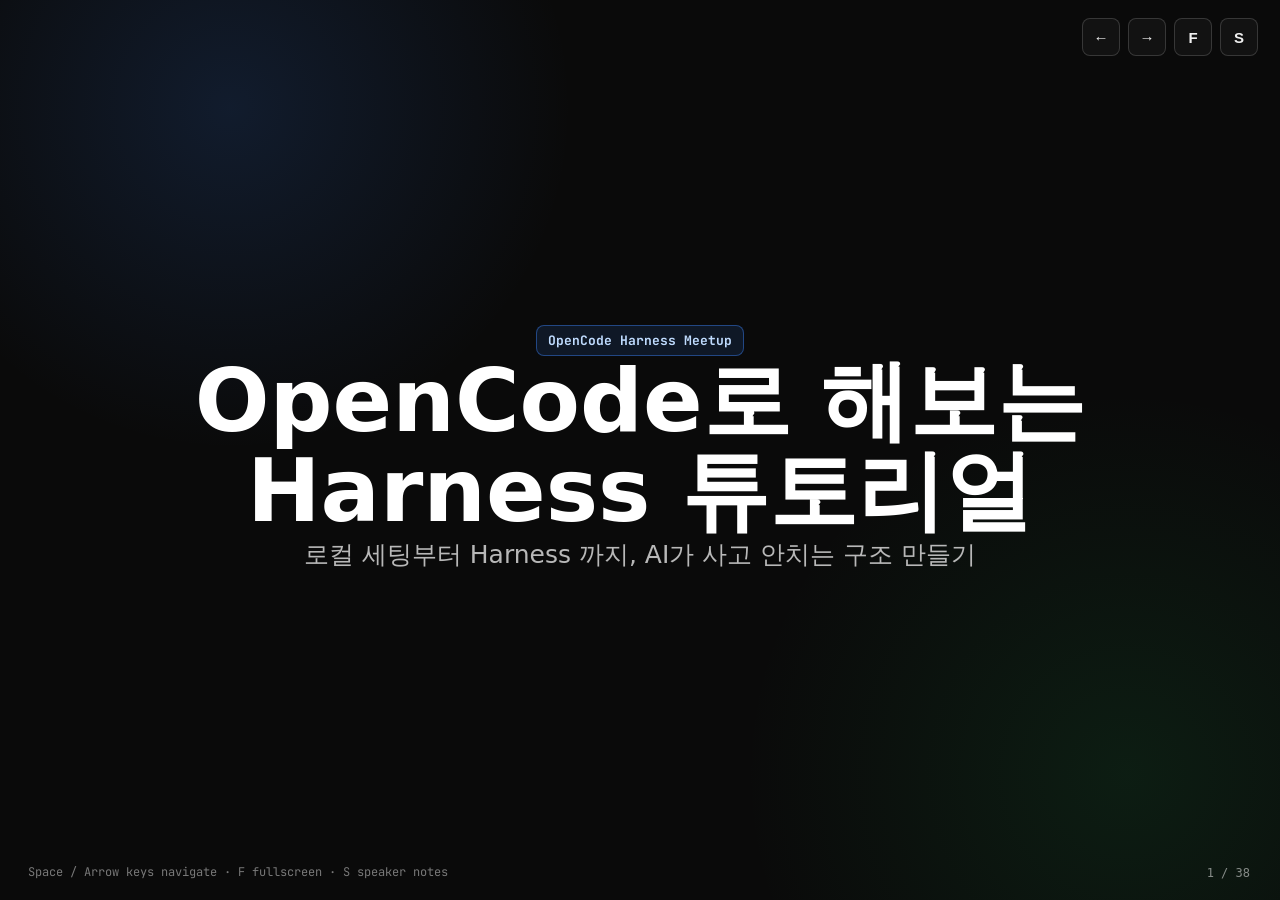
==== slides/index.html @ 9f8519ff "Balance slide layout and humanize copy" ====
<!doctype html>
<html lang="ko">
<head>
  <meta charset="utf-8">
  <meta name="viewport" content="width=device-width, initial-scale=1">
  <title>Phase 기반 OpenCode Harness</title>
  <link rel="preconnect" href="https://fonts.googleapis.com">
  <link rel="preconnect" href="https://fonts.gstatic.com" crossorigin>
  <link href="https://fonts.googleapis.com/css2?family=JetBrains+Mono:wght@400;600;700&family=Pretendard:wght@400;500;600;700;800;900&display=swap" rel="stylesheet">
  <style>
    :root {
      --bg: #0a0a0a;
      --surface: #151515;
      --surface-2: #1f1f1f;
      --border: #2a2a2a;
      --text: #f0f0f0;
      --muted: #909090;
      --muted-2: #b8b8b8;
      --accent: #3b82f6;
      --accent-2: #22c55e;
      --accent-3: #f59e0b;
      --danger: #ef4444;
      --code: #111111;
      --shadow: rgba(0, 0, 0, 0.46);
      color-scheme: dark;
    }

    * {
      box-sizing: border-box;
    }

    html,
    body {
      width: 100%;
      height: 100%;
      margin: 0;
      overflow: hidden;
      background: var(--bg);
      color: var(--text);
      font-family: Pretendard, "Noto Sans KR", "Malgun Gothic", system-ui, sans-serif;
    }

    body::before {
      content: "";
      position: fixed;
      inset: 0;
      pointer-events: none;
      background:
        linear-gradient(rgba(255, 255, 255, 0.018) 1px, transparent 1px),
        linear-gradient(90deg, rgba(255, 255, 255, 0.018) 1px, transparent 1px);
      background-size: 56px 56px;
      mask-image: linear-gradient(to bottom, rgba(0, 0, 0, 0.85), transparent 82%);
      z-index: 0;
    }

    .deck {
      position: relative;
      width: 100vw;
      height: 100vh;
      background:
        radial-gradient(circle at 18% 12%, rgba(59, 130, 246, 0.15), transparent 26%),
        radial-gradient(circle at 88% 86%, rgba(34, 197, 94, 0.1), transparent 28%),
        var(--bg);
      isolation: isolate;
    }

    .progress {
      position: fixed;
      top: 0;
      left: 0;
      height: 3px;
      background: var(--accent, #0066cc);
      z-index: 100;
      transition: width 0.3s ease;
    }

    .counter {
      position: fixed;
      bottom: 20px;
      right: 30px;
      font-size: 12px;
      color: rgba(255,255,255,0.5);
      font-family: monospace;
      z-index: 100;
    }

    .controls {
      position: fixed;
      top: 18px;
      right: 22px;
      z-index: 80;
      display: flex;
      gap: 8px;
      align-items: center;
    }

    .control-btn {
      width: 38px;
      height: 38px;
      border: 1px solid rgba(255, 255, 255, 0.16);
      border-radius: 8px;
      background: rgba(21, 21, 21, 0.78);
      color: var(--text);
      font-size: 15px;
      font-weight: 800;
      cursor: pointer;
      backdrop-filter: blur(12px);
    }

    .control-btn:hover {
      border-color: var(--accent);
      color: #ffffff;
    }

    .hint {
      position: fixed;
      left: 28px;
      bottom: 20px;
      z-index: 80;
      color: rgba(255, 255, 255, 0.45);
      font-family: "JetBrains Mono", monospace;
      font-size: 12px;
    }

    .slide {
      position: absolute;
      inset: 0;
      display: flex;
      flex-direction: column;
      justify-content: center;
      align-items: center;
      text-align: center;
      padding: 60px 80px;
      opacity: 0;
      pointer-events: none;
      transition: opacity 0.3s ease;
    }

    .slide.active {
      opacity: 1;
      pointer-events: auto;
      z-index: 2;
    }

    .slide.active .a {
      opacity: 0;
      animation: fadeInUp 0.4s ease forwards;
    }

    .a:nth-child(1) { animation-delay: 0.05s; }
    .a:nth-child(2) { animation-delay: 0.1s; }
    .a:nth-child(3) { animation-delay: 0.15s; }
    .a:nth-child(4) { animation-delay: 0.2s; }
    .a:nth-child(5) { animation-delay: 0.25s; }
    .a:nth-child(6) { animation-delay: 0.3s; }

    @keyframes fadeInUp {
      from { opacity: 0; transform: translateY(16px); }
      to { opacity: 1; transform: translateY(0); }
    }

    .slide.wide {
      align-items: flex-start;
      text-align: left;
      padding: 72px 86px 64px;
    }

    .slide.center {
      text-align: center;
    }

    .slide.balanced {
      align-items: center;
    }

    .slide.balanced h2,
    .slide.balanced .lead {
      text-align: center;
    }

    .slide.balanced .content {
      margin-left: auto;
      margin-right: auto;
    }

    .slide.section {
      align-items: flex-start;
      text-align: left;
      justify-content: center;
      padding-top: 82px;
      padding-bottom: 82px;
    }

    .slide h1,
    .slide h2,
    .slide h3,
    .slide p {
      margin: 0;
    }

    .eyebrow {
      display: inline-flex;
      align-items: center;
      min-height: 30px;
      padding: 6px 11px;
      border: 1px solid rgba(59, 130, 246, 0.45);
      border-radius: 8px;
      color: #bfdbfe;
      background: rgba(59, 130, 246, 0.12);
      font-family: "JetBrains Mono", monospace;
      font-size: 13px;
      font-weight: 700;
      letter-spacing: 0;
    }

    h1 {
      max-width: 980px;
      color: #ffffff;
      font-size: clamp(52px, 7vw, 88px);
      font-weight: 900;
      line-height: 1.02;
      letter-spacing: 0;
    }

    h2 {
      width: 100%;
      color: #ffffff;
      font-size: clamp(38px, 5vw, 64px);
      font-weight: 850;
      line-height: 1.12;
      letter-spacing: 0;
    }

    h3 {
      color: #ffffff;
      font-size: 28px;
      font-weight: 800;
      line-height: 1.2;
      letter-spacing: 0;
    }

    .subtitle {
      max-width: 860px;
      margin-top: 24px;
      color: var(--muted-2);
      font-size: 25px;
      line-height: 1.55;
      font-weight: 500;
    }

    .meta {
      margin-top: 38px;
      color: var(--muted);
      font-family: "JetBrains Mono", monospace;
      font-size: 15px;
    }

    .content {
      width: min(1120px, 100%);
      margin-top: 34px;
    }

    .lead {
      max-width: 980px;
      color: var(--muted-2);
      font-size: 27px;
      line-height: 1.5;
    }

    .big {
      font-size: 36px;
      line-height: 1.35;
      font-weight: 800;
    }

    .accent {
      color: #93c5fd;
    }

    .ok {
      color: #86efac;
    }

    .warn {
      color: #fcd34d;
    }

    .bad {
      color: #fca5a5;
    }

    .grid {
      display: grid;
      gap: 18px;
      width: 100%;
    }

    .cols-2 {
      grid-template-columns: repeat(2, minmax(0, 1fr));
    }

    .cols-3 {
      grid-template-columns: repeat(3, minmax(0, 1fr));
    }

    .cols-4 {
      grid-template-columns: repeat(4, minmax(0, 1fr));
    }

    .card {
      min-height: 150px;
      padding: 24px;
      border: 1px solid var(--border);
      border-radius: 8px;
      background: linear-gradient(180deg, rgba(255, 255, 255, 0.035), rgba(255, 255, 255, 0.012));
      box-shadow: 0 18px 36px var(--shadow);
    }

    .card.compact {
      min-height: 112px;
      padding: 20px;
    }

    .card strong {
      display: block;
      margin-bottom: 10px;
      color: #ffffff;
      font-size: 23px;
      line-height: 1.25;
    }

    .card span,
    .card p {
      color: var(--muted-2);
      font-size: 19px;
      line-height: 1.5;
    }

    .number {
      display: inline-grid;
      place-items: center;
      width: 42px;
      height: 42px;
      margin-bottom: 14px;
      border-radius: 8px;
      background: var(--accent);
      color: #ffffff;
      font-family: "JetBrains Mono", monospace;
      font-size: 17px;
      font-weight: 800;
    }

    .section-num {
      color: var(--accent);
      font-family: "JetBrains Mono", monospace;
      font-size: clamp(88px, 13vw, 168px);
      font-weight: 800;
      line-height: 0.82;
    }

    .bullets {
      display: grid;
      gap: 14px;
      margin: 0;
      padding: 0;
      list-style: none;
    }

    .bullets li {
      position: relative;
      min-height: 34px;
      padding-left: 31px;
      color: var(--text);
      font-size: 25px;
      line-height: 1.45;
    }

    .bullets li::before {
      content: "";
      position: absolute;
      left: 0;
      top: 14px;
      width: 11px;
      height: 11px;
      border-radius: 999px;
      background: var(--accent);
    }

    .bullets.small li {
      font-size: 21px;
    }

    .flow {
      display: flex;
      align-items: stretch;
      gap: 12px;
      width: 100%;
    }

    .flow .step {
      flex: 1;
      min-width: 0;
      padding: 20px 16px;
      border: 1px solid var(--border);
      border-radius: 8px;
      background: var(--surface);
      text-align: center;
    }

    .flow .step strong {
      display: block;
      color: #ffffff;
      font-size: 21px;
      line-height: 1.25;
    }

    .flow .step span {
      display: block;
      margin-top: 8px;
      color: var(--muted);
      font-size: 16px;
      line-height: 1.35;
    }

    .flow.control-flow {
      width: min(1260px, 100%);
      margin: 46px auto 0;
      gap: 16px;
    }

    .flow.control-flow .step {
      position: relative;
      min-height: 230px;
      display: grid;
      align-content: center;
      padding: 34px 28px;
      border-color: rgba(59, 130, 246, 0.42);
      background:
        linear-gradient(180deg, rgba(59, 130, 246, 0.12), rgba(255, 255, 255, 0.025)),
        var(--surface);
      box-shadow: 0 18px 42px rgba(0, 0, 0, 0.38);
    }

    .flow.control-flow .step::before {
      content: "";
      position: absolute;
      inset: -1px -1px auto -1px;
      height: 3px;
      border-radius: 8px 8px 0 0;
      background: var(--accent);
    }

    .flow.control-flow .step:nth-of-type(3)::before {
      background: #8b5cf6;
    }

    .flow.control-flow .step:nth-of-type(5)::before {
      background: var(--accent-2);
    }

    .flow.control-flow .step:nth-of-type(7)::before {
      background: var(--accent-3);
    }

    .flow.control-flow .phase-label {
      display: block;
      margin-bottom: 13px;
      color: #93c5fd;
      font-family: "JetBrains Mono", monospace;
      font-size: 14px;
      font-weight: 800;
      text-transform: uppercase;
    }

    .flow.control-flow .step strong {
      font-size: 30px;
    }

    .flow.control-flow .step span {
      margin-top: 12px;
      color: var(--muted-2);
      font-size: 19px;
      line-height: 1.45;
    }

    .flow.control-flow .step em {
      display: block;
      margin-top: 8px;
      color: var(--muted);
      font-size: 16px;
      font-style: normal;
      line-height: 1.45;
    }

    .flow.control-flow .arrow {
      font-size: 32px;
    }

    .control-evolution-slide h2 {
      text-align: center;
    }

    .control-evolution-slide .lead {
      width: 100%;
      margin-top: 20px;
      text-align: center;
    }

    .arrow {
      display: grid;
      place-items: center;
      color: var(--muted);
      font-size: 24px;
      font-weight: 800;
    }

    pre {
      width: 100%;
      margin: 0;
      padding: 24px 26px;
      border: 1px solid var(--border);
      border-left: 4px solid var(--accent);
      border-radius: 8px;
      background: var(--code);
      color: #e5e7eb;
      box-shadow: 0 18px 36px var(--shadow);
      overflow: hidden;
    }

    code {
      font-family: "JetBrains Mono", "D2Coding", Consolas, monospace;
      font-size: 19px;
      line-height: 1.55;
      white-space: pre-wrap;
    }

    table {
      width: 100%;
      border-collapse: collapse;
      overflow: hidden;
      border: 1px solid var(--border);
      border-radius: 8px;
      background: var(--surface);
      box-shadow: 0 18px 36px var(--shadow);
    }

    th,
    td {
      padding: 17px 18px;
      border-bottom: 1px solid var(--border);
      color: var(--muted-2);
      font-size: 20px;
      line-height: 1.42;
      vertical-align: top;
    }

    th {
      color: #ffffff;
      font-size: 18px;
      font-weight: 800;
      text-align: left;
      background: rgba(59, 130, 246, 0.12);
    }

    tr:last-child td {
      border-bottom: 0;
    }

    .compare {
      display: grid;
      grid-template-columns: repeat(2, minmax(0, 1fr));
      gap: 22px;
      width: 100%;
    }

    .compare .pane {
      padding: 28px;
      border: 1px solid var(--border);
      border-radius: 8px;
      background: var(--surface);
    }

    .pane h3 {
      margin-bottom: 18px;
    }

    .harness-choice {
      position: relative;
      display: grid;
      grid-template-columns: minmax(0, 1fr) 64px minmax(0, 1fr);
      gap: 22px;
      width: min(1180px, 100%);
      align-items: stretch;
    }

    .harness-option {
      position: relative;
      min-height: 420px;
      padding: 34px;
      border: 1px solid var(--border);
      border-radius: 8px;
      background:
        linear-gradient(180deg, rgba(255, 255, 255, 0.035), rgba(255, 255, 255, 0.012)),
        var(--surface);
      box-shadow: 0 20px 44px var(--shadow);
    }

    .harness-option.focused {
      border-color: rgba(139, 92, 246, 0.78);
      background:
        linear-gradient(180deg, rgba(139, 92, 246, 0.16), rgba(59, 130, 246, 0.05)),
        #121225;
    }

    .harness-badge {
      position: absolute;
      top: -18px;
      right: 24px;
      padding: 8px 14px;
      border-radius: 999px;
      background: #7c3aed;
      color: #ffffff;
      font-size: 13px;
      font-weight: 900;
    }

    .harness-icon {
      display: grid;
      place-items: center;
      width: 52px;
      height: 52px;
      margin-bottom: 24px;
      border-radius: 8px;
      background: rgba(59, 130, 246, 0.15);
      color: #bfdbfe;
      font-size: 28px;
      font-weight: 900;
    }

    .harness-option.focused .harness-icon {
      background: rgba(139, 92, 246, 0.24);
      color: #ddd6fe;
    }

    .harness-option h3 {
      margin: 0 0 10px;
      color: #ffffff;
      font-size: 30px;
      line-height: 1.22;
    }

    .harness-option p {
      margin: 0 0 22px;
      color: var(--muted);
      font-size: 18px;
      line-height: 1.45;
    }

    .harness-list {
      display: grid;
      gap: 14px;
      margin: 0;
      padding: 0;
      list-style: none;
    }

    .harness-list li {
      color: var(--muted-2);
      font-size: 19px;
      line-height: 1.45;
    }

    .harness-list li::before {
      content: "✓";
      margin-right: 10px;
      color: #86efac;
      font-weight: 900;
    }

    .harness-list li.tradeoff::before {
      content: "–";
      color: var(--muted);
    }

    .vs-mark {
      display: grid;
      place-items: center;
      color: var(--muted);
      font-family: "JetBrains Mono", monospace;
      font-size: 22px;
      font-weight: 900;
      text-transform: uppercase;
    }

    .image-compare .pane {
      display: flex;
      min-height: 540px;
      flex-direction: column;
      gap: 18px;
    }

    .slide-image {
      width: 100%;
      height: 320px;
      display: block;
      object-fit: contain;
      border: 1px solid var(--border);
      border-radius: 8px;
      background: #ffffff;
    }

    .image-caption {
      margin: 0;
      color: var(--muted-2);
      font-size: 21px;
      line-height: 1.5;
    }

    .image-caption strong {
      color: #ffffff;
      font-weight: 800;
    }

    .reference-link {
      display: block;
      min-height: 172px;
      padding: 24px;
      border: 1px solid var(--border);
      border-radius: 8px;
      background:
        linear-gradient(135deg, rgba(59, 130, 246, 0.18), rgba(34, 197, 94, 0.08)),
        var(--surface);
      color: inherit;
      text-decoration: none;
      box-shadow: 0 18px 36px var(--shadow);
    }

    .reference-link:hover {
      border-color: var(--accent);
      text-decoration: none;
    }

    .reference-link strong {
      display: block;
      color: #ffffff;
      font-size: 25px;
      line-height: 1.25;
    }

    .reference-link span {
      display: block;
      margin-top: 12px;
      color: var(--muted-2);
      font-size: 19px;
      line-height: 1.45;
    }

    .source-grid {
      display: grid;
      grid-template-columns: repeat(2, minmax(0, 1fr));
      gap: 22px;
      width: 100%;
      align-items: stretch;
    }

    .source-grid.three {
      grid-template-columns: repeat(3, minmax(0, 1fr));
      gap: 16px;
    }

    .source-link {
      display: flex;
      min-height: 424px;
      flex-direction: column;
      gap: 16px;
      padding: 22px;
      border: 1px solid var(--border);
      border-radius: 8px;
      background: var(--surface);
      color: inherit;
      text-decoration: none;
      box-shadow: 0 18px 36px var(--shadow);
    }

    .source-grid.three .source-link {
      min-height: 364px;
      padding: 19px;
    }

    .source-link:hover {
      border-color: var(--accent);
      text-decoration: none;
    }

    .source-link img {
      width: 100%;
      height: 228px;
      display: block;
      object-fit: cover;
      object-position: left top;
      border: 1px solid var(--border);
      border-radius: 8px;
      background: #ffffff;
    }

    .source-grid.three .source-link img {
      height: 164px;
    }

    .source-text {
      display: grid;
      min-height: 164px;
      align-content: center;
      gap: 10px;
      padding: 18px;
      border: 1px solid var(--border);
      border-radius: 8px;
      background:
        linear-gradient(135deg, rgba(59, 130, 246, 0.22), rgba(34, 197, 94, 0.1)),
        #111111;
    }

    .source-text em {
      color: var(--muted-2);
      font-family: "JetBrains Mono", monospace;
      font-size: 13px;
      font-style: normal;
      font-weight: 700;
      text-transform: uppercase;
    }

    .source-text b {
      color: #ffffff;
      font-size: 24px;
      line-height: 1.18;
    }

    .source-link strong {
      color: #ffffff;
      font-size: 25px;
      line-height: 1.25;
    }

    .source-grid.three .source-link strong {
      font-size: 21px;
    }

    .source-link span {
      color: var(--muted-2);
      font-size: 20px;
      line-height: 1.45;
    }

    .source-grid.three .source-link span {
      font-size: 17px;
    }

    .overlap-wall {
      position: relative;
      width: min(1040px, 100%);
      height: 460px;
      margin-top: 34px;
    }

    .stack-shot {
      position: absolute;
      width: 640px;
      border: 1px solid rgba(255, 255, 255, 0.2);
      border-radius: 8px;
      background: #ffffff;
      box-shadow: 0 24px 54px rgba(0, 0, 0, 0.48);
      overflow: hidden;
    }

    .stack-shot img {
      width: 100%;
      height: 100%;
      display: block;
      object-fit: cover;
      object-position: left top;
    }

    .stack-shot.one {
      top: 0;
      left: 0;
      height: 246px;
      transform: rotate(-1.5deg);
      z-index: 1;
    }

    .stack-shot.two {
      top: 86px;
      right: 0;
      height: 270px;
      transform: rotate(1deg);
      z-index: 3;
    }

    .stack-shot.three {
      left: 128px;
      bottom: 0;
      height: 258px;
      transform: rotate(-0.6deg);
      z-index: 2;
    }

    .spread-note {
      width: min(1040px, 100%);
      margin-top: 4px;
      color: var(--muted-2);
      font-size: 23px;
      line-height: 1.45;
    }

    .quote {
      max-width: 1060px;
      color: #ffffff;
      font-size: 48px;
      font-weight: 800;
      line-height: 1.25;
    }

    .quote small {
      display: block;
      margin-top: 28px;
      color: var(--muted);
      font-size: 20px;
      font-weight: 600;
    }

    .timeline {
      display: grid;
      gap: 16px;
      width: 100%;
    }

    .timeline-row {
      display: grid;
      grid-template-columns: 190px minmax(0, 1fr);
      gap: 22px;
      align-items: start;
    }

    .timeline-row strong {
      padding-top: 5px;
      color: #ffffff;
      font-family: "JetBrains Mono", monospace;
      font-size: 20px;
    }

    .timeline-row span {
      padding: 17px 20px;
      border: 1px solid var(--border);
      border-radius: 8px;
      background: var(--surface);
      color: var(--muted-2);
      font-size: 22px;
      line-height: 1.45;
    }

    .footer-note {
      position: absolute;
      left: 86px;
      bottom: 34px;
      color: rgba(255, 255, 255, 0.42);
      font-family: "JetBrains Mono", monospace;
      font-size: 12px;
    }

    @media print {
      .progress, .counter, .controls, nav, button, [class*="hint"], [class*="btn"] {
        display: none !important;
      }
      .slide {
        page-break-after: always;
        position: relative !important;
        opacity: 1 !important;
        display: flex !important;
        width: 100vw;
        height: 100vh;
      }
      @page {
        size: landscape;
        margin: 0;
      }
    }

    @media (max-width: 920px) {
      .slide,
      .slide.wide,
      .slide.section {
        padding: 52px 30px;
      }

      h1 {
        font-size: 48px;
      }

      h2 {
        font-size: 36px;
      }

      .cols-4,
      .cols-3,
      .cols-2,
      .compare,
      .source-grid,
      .harness-choice {
        grid-template-columns: 1fr;
      }

      .flow {
        display: grid;
      }

      .arrow {
        display: none;
      }

      .vs-mark {
        min-height: 30px;
      }

      .bullets li,
      .lead {
        font-size: 20px;
      }

      .hint {
        display: none;
      }

      .source-link {
        min-height: 0;
      }

      .overlap-wall {
        display: grid;
        height: auto;
        gap: 14px;
      }

      .stack-shot,
      .stack-shot.one,
      .stack-shot.two,
      .stack-shot.three {
        position: relative;
        inset: auto;
        width: 100%;
        height: auto;
        transform: none;
      }
    }
  </style>
</head>
<body>
  <div class="deck">
    <div id="progress" class="progress"></div>
    <div class="controls" aria-label="Slide controls">
      <button class="control-btn" type="button" onclick="goTo(current - 1)" aria-label="Previous slide">←</button>
      <button class="control-btn" type="button" onclick="goTo(current + 1)" aria-label="Next slide">→</button>
      <button class="control-btn" type="button" onclick="toggleFullscreen()" aria-label="Fullscreen">F</button>
      <button class="control-btn" type="button" onclick="toggleNotes()" aria-label="Speaker notes">S</button>
    </div>
    <div class="hint">Space / Arrow keys navigate · F fullscreen · S speaker notes</div>
    <div id="counter" class="counter"></div>

    <section class="slide active center" data-notes="오늘 발표의 큰 질문은 단순합니다. AI Agent를 더 많이 쓰는 시대에, 결과를 어떻게 믿을 수 있게 만들 것인가입니다. 이 덱은 Chapter 1부터 3까지의 내용을 하나의 발표 흐름으로 묶었습니다.">
      <div class="eyebrow a">OpenCode Harness Meetup</div>
      <h1 class="a">OpenCode로 해보는<br>Harness 튜토리얼</h1>
      <p class="subtitle a">로컬 세팅부터 Harness 까지, AI가 사고 안치는 구조 만들기</p>
    </section>

    <section class="slide wide" data-notes="먼저 전체 지도를 잡고 시작합니다. 첫 장은 왜 Harness가 필요한지, 두 번째는 OpenCode를 구성하는 기본 부품, 세 번째는 그 부품을 Phase 방식으로 연결하는 방법입니다.">
      <div class="eyebrow a">Agenda</div>
      <h2 class="a">오늘의 흐름</h2>
      <div class="content grid cols-3 a">
        <div class="card">
          <div class="number">01</div>
          <strong>AI Agent의 진화</strong>
          <span>프롬프트를 넘어 통제와 검증이 필요한 이유</span>
        </div>
        <div class="card">
          <div class="number">02</div>
          <strong>OpenCode 핵심 기능</strong>
          <span>Agent, Skill, Command, Tool, Permission의 역할</span>
        </div>
        <div class="card">
          <div class="number">03</div>
          <strong>Phase 기반 Harness</strong>
          <span>Phase 문서, 승인, 실행, 검증, 상태 기록</span>
        </div>
      </div>
    </section>

    <section class="slide section" data-notes="Chapter 1은 배경입니다. AI가 코드를 답하는 도구에서 개발 환경 안에서 행동하는 Agent로 이동했다는 점을 먼저 분명히 하겠습니다.">
      <div class="section-num a">01</div>
      <h2 class="a">AI Agent의 진화와<br>새로운 과제</h2>
      <p class="lead a">AI가 코드를 알려주는 단계에서, 개발환경 안에서 일을 수행하는 단계로.</p>
      <div class="footer-note">Chapter 1 · 13 min</div>
    </section>

    <section class="slide wide" data-notes="과거에는 AI의 답을 사람이 복사하고 실행하고 검증했습니다. 지금의 Code Agent는 저장소를 탐색하고, 파일을 바꾸고, 빌드와 테스트를 돌립니다. 그래서 통제면이 완전히 달라집니다.">
      <div class="eyebrow a">From generator to agent</div>
      <h2 class="a">무엇이 달라졌는가</h2>
      <div class="content compare image-compare a">
        <div class="pane">
          <h3>과거의 AI 코딩 지원</h3>
          <img class="slide-image" src="../meetup_source/img/ch1_img_1.JPG" alt="ChatGPT가 TypeScript 코드 예시를 답변하는 화면">
          <p class="image-caption"><strong>ChatGPT 사용:</strong> AI가 코드 예시를 답하면, 개발자가 복사하고 실행하고 검증한다.</p>
        </div>
        <div class="pane">
          <h3>현재의 Code Agent</h3>
          <img class="slide-image" src="../meetup_source/img/ch1_img_2.JPG" alt="Codex가 프로젝트 파일 변경과 검증 결과를 보여주는 화면">
          <p class="image-caption"><strong>Codex 사용:</strong> Agent가 저장소를 이해하고 파일을 수정하며 Build/Test 결과까지 확인한다.</p>
        </div>
      </div>
    </section>

    <section class="slide wide control-evolution-slide" data-notes="AI 시스템을 다루는 관심사는 점점 확장되었습니다. 좋은 질문만으로는 부족하고, 필요한 맥락과 실행 규칙, 그리고 반복 구조까지 함께 설계해야 합니다.">
      <div class="eyebrow a">Evolution of control</div>
      <h2 class="a">Prompt에서 Loop까지</h2>
      <div class="content flow control-flow a">
        <div class="step"><b class="phase-label">1단계</b><strong>프롬프트<br>엔지니어링</strong><span>“어떻게 말해봐”</span><em>질문을 잘 다듬으면 답이 좋아진다.</em></div>
        <div class="arrow">→</div>
        <div class="step"><b class="phase-label">2단계</b><strong>컨텍스트<br>엔지니어링</strong><span>“이 배경을 알아둬”</span><em>알아야 할 맥락을 미리 제공한다.</em></div>
        <div class="arrow">→</div>
        <div class="step"><b class="phase-label">3단계</b><strong>하네스<br>엔지니어링</strong><span>“환경 자체를 설계하자”</span><em>도구·규칙·검증·흐름까지 체계화한다.</em></div>
        <div class="arrow">→</div>
        <div class="step"><b class="phase-label">4단계</b><strong>루프<br>엔지니어링</strong><span>“목표까지 반복하자”</span><em>평가와 피드백으로 재계획한다.</em></div>
      </div>
    </section>

    <section class="slide wide" data-notes="Harness는 문서 하나나 프롬프트 하나가 아닙니다. Agent가 알아야 할 것, 하면 안 되는 것, 일하는 순서, 완료 판단 기준이 결합된 작업 환경입니다.">
      <div class="eyebrow a">Harness model</div>
      <h2 class="a">Harness의 4대 구성요소</h2>
      <div class="content grid cols-4 a">
        <div class="card compact"><strong>Context</strong><span>Agent가 무엇을 알아야 하는가</span></div>
        <div class="card compact"><strong>Constraints</strong><span>Agent가 무엇을 하면 안 되는가</span></div>
        <div class="card compact"><strong>Workflow</strong><span>어떤 순서로 일해야 하는가</span></div>
        <div class="card compact"><strong>Validation</strong><span>제대로 끝났는지 어떻게 확인하는가</span></div>
      </div>
      <div class="content a">
        <pre><code>AGENTS.md / docs  → Context
Permission / Hook → Constraints
Phase / Runner    → Workflow
Build / Test      → Validation</code></pre>
      </div>
    </section>

    <section class="slide center" data-notes="AI를 막는 방식은 오래 가지 않습니다. AI를 쓰느냐 마느냐보다, 어떤 경계 안에서 일하게 하고 어떤 증거로 완료를 판단할지가 더 중요합니다.">
      <p class="quote a">AI를 막는 것이 아니라,<br><span class="accent">AI가 올바르게 일할 수 있는 환경</span>을 설계해야 한다.</p>
      <p class="subtitle a">생산성은 활용하되, 결과는 검증 가능해야 한다.</p>
    </section>

    <section class="slide wide" data-notes="cURL은 커맨드라인에서 URL로 데이터를 주고받는 도구이자, libcurl이라는 라이브러리로 수많은 제품과 서비스 안에 들어가는 핵심 오픈소스 인프라입니다. 2024년 1월에는 LLM이 만들어낸 그럴듯하지만 틀린 취약점 보고서 문제가 이미 지적됐고, 2025년에는 이것을 AI slop이라는 이름으로 다시 설명했습니다. 2026년 1월에는 16시간 동안 7건, 그 달에 20건이 넘는 제보가 있었지만 실제 취약점은 0건이었다고 공개했습니다. 보고서에 덤프와 재현처럼 보이는 자료가 붙어 있어 유지보수자는 그냥 무시하지 못하고 모두 검수해야 했고, 결국 curl 버그바운티 종료로 이어졌습니다.">
      <div class="eyebrow a">AI slop in security reports</div>
      <h2 class="a">AI SLOP 과 AI 판타지로 고통 받는 현업자들</h2>
      <p class="lead a">cURL 프로젝트는 AI가 만든 저품질 보안 신고가 유지보수자를 소진시키는 과정을 공개했고, 결국 버그바운티 종료를 발표했다.</p>
      <div class="content source-grid three a">
        <a class="source-link" href="https://daniel.haxx.se/blog/2024/01/02/the-i-in-llm-stands-for-intelligence/" target="_blank" rel="noreferrer">
          <img src="../meetup_source/img/ch1_AISlop_0.JPG" alt="The I in LLM stands for intelligence blog screenshot">
          <strong>The I in LLM stands for intelligence</strong>
          <span>그럴듯하지만 틀린 AI 취약점 보고서가 유지보수자를 속이고 검증 시간을 빼앗는다는 초기 경고</span>
        </a>
        <a class="source-link" href="https://daniel.haxx.se/blog/2025/07/14/death-by-a-thousand-slops/" target="_blank" rel="noreferrer">
          <img src="../meetup_source/img/ch1_AISlop_1.JPG" alt="Death by a thousand slops blog screenshot">
          <strong>Death by a thousand slops</strong>
          <span>AI slop 취약점 보고가 curl 팀을 지치게 만든다는 문제 제기</span>
        </a>
        <a class="source-link" href="https://daniel.haxx.se/blog/2026/01/26/the-end-of-the-curl-bug-bounty/" target="_blank" rel="noreferrer">
          <img src="../meetup_source/img/ch1_AISlop_2.JPG" alt="The end of the curl bug-bounty blog screenshot">
          <strong>The end of the curl bug-bounty</strong>
          <span>16시간 동안 7건, 1월에 20건 이상 제보됐지만 실제 취약점은 0건. 덤프까지 첨부된 보고서를 모두 검수해야 했다.</span>
        </a>
      </div>
    </section>

    <section class="slide wide balanced" data-notes="이 문제는 cURL만의 특수한 사건이 아닙니다. Log4j도 AI slop 보안 보고서 문제를 공개적으로 논의했고, Node.js Security WG도 AI 생성 취약점 보고의 높은 볼륨을 다뤘습니다. OSSF에서는 오픈소스 유지보수자를 위한 대응 관행을 논의할 정도로 문제의 범위가 생태계와 플랫폼 차원으로 커졌습니다.">
      <div class="eyebrow a">Not only cURL</div>
      <h2 class="a">cURL만의 특수한 문제가 아니다</h2>
      <p class="lead a">Log4j와 Node.js도 같은 피해를 공개했고, 생태계·플랫폼 차원의 대응을 논의할 정도로 확산된 문제다.</p>
      <div class="overlap-wall a" aria-label="AI slop 피해 사례 스크린샷 모음">
        <div class="stack-shot one">
          <img src="../meetup_source/img/ch1_AISlop_3.JPG" alt="Log4j AI-slop security reports discussion screenshot">
        </div>
        <div class="stack-shot two">
          <img src="../meetup_source/img/ch1_AISlop_4.JPG" alt="OSSF AI-SLOP best current practises issue screenshot">
        </div>
        <div class="stack-shot three">
          <img src="../meetup_source/img/ch1_AISlop_5.JPG" alt="Node.js AI-generated vulnerability reports issue screenshot">
        </div>
      </div>
      <p class="spread-note a">AI가 결과를 만드는 속도보다, 사람이 검증해야 하는 비용이 더 큰 병목이 된다.</p>
    </section>

    <section class="slide wide" data-notes="Chapter 1의 결론입니다. 이 이야기는 AI를 배척하자는 말이 절대 아닙니다. AI가 중요하고 좋은 도구라는 점은 분명합니다. 다만 AI가 모든 문제를 다 해결해 줄 거라는 판타지에 기대면, 현업자는 AI가 만든 보안 부채와 검증 부채를 치우게 됩니다. 앞으로 각광받는 사람은 AI가 모든 걸 해결해 준다고 말하는 사람이 아니라, AI도 잘 쓰고 자기 전문 영역의 지식도 갖춘 사람일 가능성이 큽니다. 그래서 AI를 잘 쓴다는 말은 많이 생성한다는 뜻이 아니라, 검증 가능한 결과를 만들게 한다는 뜻에 가깝습니다.">
      <div class="eyebrow a">Chapter 1 takeaway</div>
      <h2 class="a">AI를 배척하자는 이야기가 아니다</h2>
      <p class="lead a">AI는 정말 중요하고 강력한 도구다. 문제는 도구의 가능성을 넘어, 모든 것을 해결해 줄 거라는 <span class="warn">AI 판타지</span>에 빠지는 순간이다.</p>
      <div class="content grid cols-3 a">
        <div class="card compact">
          <strong>AI는 활용해야 한다</strong>
          <span>생성 속도와 보조 능력은 이미 현업의 중요한 생산성 도구다.</span>
        </div>
        <div class="card compact">
          <strong>부채는 누군가 치운다</strong>
          <span>AI가 만든 보안 부채와 검증 부채는 결국 사람이 확인한다.</span>
        </div>
        <div class="card compact">
          <strong>전문성이 차이를 만든다</strong>
          <span>AI를 잘 쓰면서 자기 영역의 지식을 갖춘 사람이 문제를 해결한다.</span>
        </div>
      </div>
      <p class="quote a" style="margin-top: 34px; font-size: 38px;">AI를 잘 쓴다는 것은 많이 생성하는 것이 아니라<br><span class="ok">검증 가능한 결과</span>를 만들게 하는 것이다.</p>
    </section>

    <section class="slide section" data-notes="Chapter 2에서는 OpenCode의 핵심 구성요소를 빠르게 잡습니다. Phase Harness를 이해하려면 Agent가 어떤 부품으로 움직이는지 알아야 합니다.">
      <div class="section-num a">02</div>
      <h2 class="a">OpenCode의 핵심 구성요소</h2>
      <p class="lead a">Phase기반 Harness를 이해하려면 OpenCode의 구성요소와 운영 원칙을 알아야 한다.</p>
      <div class="footer-note">Chapter 2 · 10 min</div>
    </section>

    <section class="slide wide balanced" data-notes="각 구성요소가 Harness에서 어떤 역할을 하는지 한 장으로 정리합니다. 특히 AGENTS.md는 지식과 규칙, Permission과 Hook은 통제와 검증에 가깝습니다.">
      <div class="eyebrow a">Core components</div>
      <h2 class="a">OpenCode 주요 구성요소</h2>
      <div class="content a">
        <table>
          <thead>
            <tr><th>구성요소</th><th>역할</th><th>Harness 활용</th></tr>
          </thead>
          <tbody>
            <tr><td>AGENTS.md</td><td>프로젝트 지식과 작업 규칙</td><td>개발 표준, 금지사항, 빌드 방법</td></tr>
            <tr><td>Agent</td><td>역할과 권한을 가진 작업자</td><td>분석, 구현, 리뷰 역할 분리</td></tr>
            <tr><td>Skill / Command</td><td>재사용 지침과 반복 작업 진입점</td><td>Phase 생성, 실행, 검토</td></tr>
            <tr><td>Tool / Permission</td><td>실제 작업 수단과 허용 범위</td><td>파일 수정, Shell 실행, 위험 명령 제한</td></tr>
            <tr><td>Plugin / Hook</td><td>이벤트 기반 확장과 검증</td><td>실행 전후 검사, Build/Test</td></tr>
          </tbody>
        </table>
      </div>
      <p class="quote a" style="margin-top: 34px; font-size: 20px;">더 자세한 내용은 <a href="https://opencode.ai/docs" target="_blank" rel="noreferrer">OpenCode docs</a>에서 확인할 수 있습니다.</p>
    </section>


    <section class="slide wide" data-notes="여기서 빠뜨리면 안 되는 문서가 AGENTS.md입니다. OpenCode에서는 AGENTS.md가 Agent에게 프로젝트 지식과 작업 규칙을 전달하는 가장 앞단의 문서입니다. Claude Code 생태계에서는 CLAUDE.md가 비슷한 역할을 합니다. 예시로 multica-ai의 andrej-karpathy-skills 저장소에 있는 CLAUDE.md를 보면, LLM 코딩 실수를 줄이기 위한 행동 지침을 프로젝트 지침으로 정리합니다. 핵심은 가정 드러내기, 단순하게 구현하기, 필요한 부분만 바꾸기, 검증 가능한 목표로 실행하기입니다.">
      <div class="eyebrow a">Project instructions</div>
      <h2 class="a">AGENTS.md는 <br>Agent가 먼저 읽는 프로젝트 헌법</h2>
      <p class="lead a">Agent에게 “이 프로젝트에서는 어떻게 생각하고, 어디까지 바꾸고, 무엇으로 완료를 판단할지”를 알려주는 문서다.</p>
      <div class="content compare a">
        <div class="pane">
          <h3>AGENTS.md에 담을 것</h3>
          <ul class="bullets small">
            <li>프로젝트 구조와 주요 문서 위치</li>
            <li>작업 원칙과 금지사항</li>
            <li>빌드·테스트·검증 명령</li>
            <li>변경 범위와 완료 기준</li>
          </ul>
        </div>
        <div class="pane">
          <h3>참고 사례</h3>
          <a class="reference-link" href="https://github.com/multica-ai/andrej-karpathy-skills/blob/main/CLAUDE.md" target="_blank" rel="noreferrer">
            <strong>andrej-karpathy-skills / CLAUDE.md</strong>
            <span>Andrej Karpathy의 LLM 코딩 통찰에서 영감을 받아, 흔한 LLM 코딩 실수를 줄이는 행동 지침을 정리한 대표 예시</span>
          </a>
        </div>
      </div>
    </section>

    <section class="slide wide" data-notes="Agent는 하나의 만능 작업자가 아니라 책임을 가진 역할로 나눌 수 있습니다. 이 분리가 나중에 생성 Agent와 검증 Agent를 분리하는 기반이 됩니다.">
      <div class="eyebrow a">Agent roles</div>
      <h2 class="a">Agent는 역할과 권한을 가진 작업자</h2>
      <div class="content grid cols-3 a">
        <div class="card"><strong>Analyst Agent</strong><span>영향 범위 분석과 요구사항 정제</span></div>
        <div class="card"><strong>Developer Agent</strong><span>승인된 범위 안에서 구현</span></div>
        <div class="card"><strong>Reviewer Agent</strong><span>변경사항과 위험을 독립 검토</span></div>
      </div>
      <p class="lead a" style="margin-top: 30px;">책임이 분리될수록 실행 결과를 더 냉정하게 검증할 수 있다.</p>
    </section>

    <section class="slide wide" data-notes="Skill은 개인과 팀의 업무 방식을 재사용 가능한 형태로 묶어 둔 것입니다. outline에서는 grill-me, make-phase, run-phase가 연결됩니다. grill-me는 모호한 요구사항에서 빠진 조건과 예외를 먼저 질문하게 하고, make-phase는 명확해진 요구사항을 Phase 문서로 만들며, run-phase는 승인된 Phase를 정해진 절차로 실행하게 합니다.">
      <div class="eyebrow a">Reusable workflow</div>
      <h2 class="a">Skill은 반복 가능한 업무 방식을 제공한다</h2>
      <div class="content grid cols-3 a">
        <div class="card">
          <div class="number">Q</div>
          <strong>grill-me</strong>
          <span>모호한 요구사항의 누락 조건, 범위, 예외를 먼저 질문한다.</span>
        </div>
        <div class="card">
          <div class="number" style="background: var(--accent-3);">P</div>
          <strong>make-phase</strong>
          <span>명확해진 요구사항을 Goal, Scope, Done Criteria가 있는 Phase로 바꾼다.</span>
        </div>
        <div class="card">
          <div class="number" style="background: var(--accent-2);">R</div>
          <strong>run-phase</strong>
          <span>승인된 Phase를 실행 규칙, 검증, 상태 기록 흐름에 맞춰 수행한다.</span>
        </div>
      </div>
      <div class="content a">
        <pre><code>모호한 요청 → grill-me → 명확한 요구사항 → make-phase → 승인된 Phase → run-phase / Runner → Verify</code></pre>
      </div>
    </section>

    <section class="slide wide" data-notes="전역 설정은 개인의 습관을 담고, 프로젝트 설정은 팀의 합의를 담습니다. Harness 관점에서는 저장소와 함께 공유되는 프로젝트 설정이 특히 중요합니다.">
      <div class="eyebrow a">Configuration boundary</div>
      <h2 class="a">전역 설정과 프로젝트 설정</h2>
      <div class="content compare a">
        <div class="pane">
          <h3>전역 설정</h3>
          <pre><code>~/.config/opencode/
├─ opencode.json
├─ AGENTS.md
├─ agents/
├─ commands/
└─ skills/</code></pre>
        </div>
        <div class="pane">
          <h3>프로젝트 설정</h3>
          <pre><code>project/
├─ opencode.json
├─ AGENTS.md
└─ .opencode/
   ├─ agents/
   ├─ commands/
   ├─ skills/
   └─ plugins/</code></pre>
        </div>
      </div>
    </section>

    <section class="slide section" data-notes="Chapter 3이 발표의 중심입니다. 핵심 질문은 Phase 문서를 기반으로 Agent 작업을 어떻게 제한하고, 순서대로 실행하며, 독립적으로 검증하느냐입니다.">
      <div class="section-num a">03</div>
      <h2 class="a">Phase 기반<br>OpenCode Harness</h2>
      <p class="lead a">Agent 작업을 제한하고, 순서대로 실행하며, 독립적으로 검증하는 구조</p>
      <div class="footer-note">Chapter 3 · 33 min</div>
    </section>

    <section class="slide wide" data-notes="자유로운 AI실행은 편하지만 위험합니다. 범위를 AI가 해석하고, 완료 기준도 AI가 판단하면 사용자는 마지막에야 결과를 확인하게 됩니다.">
      <div class="eyebrow a">Problem</div>
      <h2 class="a">자유로운 AI실행의 문제</h2>
      <div class="content a">
        <pre><code>“기능을 구현해줘”
        ↓
AI가 범위 해석
        ↓
여러 파일 수정
        ↓
완료 기준을 자체 판단
        ↓
사용자는 결과가 맞는지 나중에 확인</code></pre>
      </div>
      <div class="content grid cols-4 a">
        <div class="card compact"><strong>범위 과대</strong><span>필요 이상의 파일 수정</span></div>
        <div class="card compact"><strong>기준 모호</strong><span>완료 판단이 불명확</span></div>
        <div class="card compact"><strong>과정 소실</strong><span>대화에 실행 과정이 묻힘</span></div>
        <div class="card compact"><strong>재현 어려움</strong><span>실패 지점 추적 불가</span></div>
      </div>
    </section>

    <section class="slide wide" data-notes="자유로운 실행을 줄이고 하네스를 올리는 방법은 크게 두 가지입니다. 첫 번째는 oh-my-opencode 같은 범용 하네스를 가져와 공통 Agent, 파이프라인, 모니터링, 기본 세팅을 한 번에 얹는 방식입니다. 빠르게 출발할 수 있지만 내 프로젝트의 규칙과 맥락은 모를 수 있고, 초기 세팅이 무겁게 느껴질 수 있습니다. 두 번째는 커스텀 하네스입니다. 내 프로젝트에 맞게 AGENTS.md나 CLAUDE.md에 규칙을 쓰고, docs에 기획과 아키텍처를 정리하고, hooks로 검증을 붙이는 방식입니다. 오늘 발표는 이 커스텀 하네스를 Phase 방식으로 작게 시작하는 흐름에 가깝습니다.">
      <div class="eyebrow a">Harness strategy</div>
      <h2 class="a" style="text-align: center;">하네스를 올리는 두 가지 방법</h2>
      <p class="lead a" style="width: 100%; margin-top: 16px; text-align: center;">둘 다 내장된 AI 실행 위에 통제와 검증을 한 겹 더 얹는 방식이다.</p>
      <div class="content harness-choice a">
        <div class="harness-option">
          <div class="harness-icon">G</div>
          <h3>범용 하네스<br></h3>
          <p> claude code / oh-my-opencode </p>
          <ul class="harness-list">
            <li>Agent 분리, 파이프라인, 모니터링</li>
            <li>한 번에 풀 세팅</li>
            <li class="tradeoff">내 프로젝트 규칙은 모름</li>
            <li class="tradeoff">초기 세팅이 복잡할 수 있음</li>
          </ul>
        </div>
        <div class="vs-mark">vs</div>
        <div class="harness-option focused">
          <div class="harness-badge">오늘의 이야기</div>
          <div class="harness-icon">C</div>
          <h3>커스텀 하네스</h3>
          <p>내 프로젝트에 딱 맞게 직접 구성</p>
          <ul class="harness-list">
            <li>AGENTS.md / CLAUDE.md에 프로젝트 규칙</li>
            <li>docs/에 기획서와 아키텍처</li>
            <li>hooks로 자동 검증</li>
            <li>가볍고 바로 시작 가능</li>
          </ul>
        </div>
      </div>
    </section>

    <section class="slide wide" data-notes="Phase는 Agent에게 주는 작은 작업 단위입니다. 요구사항을 바로 실행하지 않고 Phase 문서로 나누어, 무엇을 어디까지 할지, 무엇은 하지 않을지, 어떤 조건으로 완료할지를 미리 명확히 합니다.">
      <div class="eyebrow a">Phase as contract</div>
      <h2 class="a">Phase 방식</h2>
      <div class="content flow a">
        <div class="step"><strong>요구사항</strong><span>작업 요청</span></div>
        <div class="arrow">→</div>
        <div class="step"><strong>Phase 문서로 분할</strong><span>범위와 기준 명시</span></div>
        <div class="arrow">→</div>
        <div class="step"><strong>승인</strong><span>범위와 완료 기준 검토</span></div>
        <div class="arrow">→</div>
        <div class="step"><strong>실행·검증</strong><span>상태 기록</span></div>
      </div>
      <div class="content grid cols-3 a">
        <div class="card compact"><strong>Goal / Inputs</strong><span>무엇을 근거로 할 것인가</span></div>
        <div class="card compact"><strong>Instructions / Out of Scope</strong><span>무엇을 하고, 하지 않을 것인가</span></div>
        <div class="card compact"><strong>Done Criteria / Verification</strong><span>어떻게 완료를 판정할 것인가</span></div>
      </div>
    </section>

    <section class="slide wide balanced" data-notes="튜토리얼 Harness는 문서, Skill, Phase, Runner, Hook을 함께 둔 구조입니다. build-opencode-harness는 기존 프로젝트를 보존하면서 필요한 파일을 추가하거나 병합합니다. 단수 skill 폴더나 특정 도구 전용 command 폴더가 아니라, OpenCode가 읽는 .opencode/skills와 실행 스크립트, phase 템플릿을 프로젝트 안에 둡니다.">
      <div class="eyebrow a">Project structure</div>
      <h2 class="a">튜토리얼 Harness 구조</h2>
      <div class="content a">
        <pre><code>project/
├─ AGENTS.md
├─ docs/
│  ├─ PRD.md              : 뭘 만드는지
│  ├─ ARCHITECTURE.md     : 어떻게 만드는지
│  ├─ ADR.md              : 왜 만드는지
│  └─ UI_GUIDE.md         :
├─ .opencode/skills/
│  ├─ make-phase/
│  └─ run-phase/
├─ phases/
│  └─ _template/
│     ├─ index.json
│     └─ state.json
└─ scripts/
   ├─ execute.py
   ├─ hooks/
   └─ success/</code></pre>
      </div>
    </section>

    <section class="slide wide" data-notes="이 튜토리얼의 Harness 구조는 build-opencode-harness skill로 생성하거나 보강합니다. 설치가 끝났다는 말은 파일이 생겼다는 뜻만은 아닙니다. 실제로 runner가 도움말을 출력하는지, Python 파일이 컴파일되는지, hook이 현재 환경에서 실행되는지를 확인해야 합니다. 여기서는 튜토리얼 사용자가 따라 할 수 있는 최소 검증 명령만 보여줍니다.">
      <div class="eyebrow a">Install check</div>
      <h2 class="a"><span class="ok">build-opencode-harness</span>로 만들고 확인한다</h2>
      <div class="content compare a">
        <div class="pane">
          <h3>Skill이 만드는 구조</h3>
          <ul class="bullets small">
            <li><code>AGENTS.md</code>와 <code>docs/</code>가 있는가</li>
            <li><code>.opencode/skills/</code>에 skill이 있는가</li>
            <li><code>scripts/execute.py</code>와 hook이 있는가</li>
            <li><code>phases/_template/</code>이 있는가</li>
          </ul>
        </div>
        <div class="pane">
          <h3>동작 확인</h3>
          <pre><code>python scripts/execute.py --help
python -m py_compile scripts/execute.py scripts/hooks/*.py
powershell -NoProfile -ExecutionPolicy Bypass \
  -File scripts/hooks/check.ps1</code></pre>
        </div>
      </div>
    </section>

    <section class="slide wide" data-notes="docs 폴더는 보기 좋은 문서 보관함이 아니라 Agent가 작업 전에 읽고 판단 기준으로 삼는 프로젝트의 뇌입니다. 특히 레거시 시스템 운영에서는 현재 코드만 보고 의도를 추측하면 위험합니다. PRD는 무엇을 지키고 어디까지 바꿀지, ARCHITECTURE는 어떤 구조와 모듈 경계를 건드려도 되는지, ADR은 왜 과거에 그런 결정을 했는지, UI_GUIDE는 운영자가 익숙한 화면과 상호작용 기준을 알려줍니다. UI가 없는 프로젝트라면 UI_GUIDE는 생략하거나 not applicable로 둘 수 있습니다.">
      <div class="eyebrow a">Layer 1: docs/</div>
      <h2 class="a">docs/는 프로젝트의 뇌</h2>
      <p class="lead a">Agent가 추측하지 않아도 될 만큼의 판단 기준을 남긴다.</p>
      <div class="content grid cols-4 a">
        <div class="card compact">
          <strong>PRD.md</strong>
          <span>목표, 사용자, MVP 범위, 이번에 만들지 않을 것을 정의한다.</span>
        </div>
        <div class="card compact">
          <strong>ARCHITECTURE.md</strong>
          <span>모듈 경계, 데이터 흐름, 빌드·테스트 명령, 선호/금지 패턴을 정리한다.</span>
        </div>
        <div class="card compact">
          <strong>ADR.md</strong>
          <span>과거 의사결정의 이유, 대안, tradeoff를 남겨 함부로 되돌리지 않게 한다.</span>
        </div>
        <div class="card compact">
          <strong>UI_GUIDE.md</strong>
          <span>화면, 컴포넌트, 상호작용 기준을 정리한다. UI가 없으면 생략한다.</span>
        </div>
      </div>
    </section>

    <section class="slide section" data-notes="여기서부터는 make-phase 구간입니다. make-phase는 요구사항을 바로 실행하지 않고, 프로젝트 문서와 사용자 입력을 바탕으로 검토 가능한 Phase 문서와 실행 manifest를 만드는 역할을 합니다.">
      <div class="eyebrow a">Part A</div>
      <h2 class="a"><span class="ok">make-phase</span><br>Phase 문서를 만든다</h2>
      <p class="lead a">요구사항, docs, 제외 범위, 완료 기준을 실행 전 검토 가능한 문서로 바꾼다.</p>
    </section>

    <section class="slide wide" data-notes="Phase 문서는 긴 프롬프트가 아닙니다. make-phase 기준의 Phase 문서에는 Goal, Inputs, Instructions, Out of Scope, Done Criteria, Verification이 들어갑니다. 지금 무엇을 요청하는지보다 더 중요하게, 어디까지 어떤 조건으로 완료할 것인지를 정의합니다.">
      <div class="eyebrow a">Phase document</div>
      <h2 class="a">Phase 문서 예시</h2>
      <div class="content compare a">
        <div class="pane">
          <h3>Prompt</h3>
          <p class="lead">지금 무엇을 요청하는가</p>
          <pre><code>Todo 완료 상태 변경 기능을
구현해줘.</code></pre>
        </div>
        <div class="pane">
          <h3>Phase</h3>
          <p class="lead">make-phase template 기준 항목</p>
          <pre><code># Goal
Todo 항목 완료 상태 변경

# Inputs
docs/PRD.md, docs/ARCHITECTURE.md

# Instructions
상태 변경 로직과 테스트를 추가한다.

# Out of Scope
삭제 기능, UI 스타일 변경

# Done Criteria
완료/미완료 상태가 저장되고 조회된다.

# Verification
ant compile
ant test</code></pre>
        </div>
      </div>
    </section>

    <section class="slide wide" data-notes="Phase 생성 과정은 요구사항을 바로 실행하는 것이 아닙니다. 프로젝트 문서를 확인하고, 범위를 나누고, 완료 기준과 검증 명령을 정의한 뒤 사용자 검토를 거칩니다. 요구사항이 흐릿하면 바로 구현하지 않고, 사용자, 성공 기준, 제외 범위, 자동 검증과 수동 검증, 보안과 데이터 손실 위험을 먼저 질문으로 채웁니다.">
      <div class="eyebrow a">make-phase workflow</div>
      <h2 class="a">Phase 생성 과정</h2>
      <div class="content timeline a">
        <div class="timeline-row"><strong>1</strong><span>사용자 요구사항을 받는다.</span></div>
        <div class="timeline-row"><strong>2</strong><span>PRD, Architecture, ADR에서 판단 기준을 확인한다.</span></div>
        <div class="timeline-row"><strong>3</strong><span>빠진 조건은 질문으로 채우고, 만들지 않을 범위를 분리한다.</span></div>
        <div class="timeline-row"><strong>4</strong><span>작업을 작은 Phase와 Step으로 나누고 Done Criteria를 쓴다.</span></div>
        <div class="timeline-row"><strong>5</strong><span>Verification을 정의한 뒤 실행 전에 사용자가 검토한다.</span></div>
      </div>
    </section>

    <section class="slide section" data-notes="여기서부터는 run-phase 구간입니다. run-phase는 이미 승인된 Phase를 대상으로 execute.py 실행 흐름을 안내합니다. 핵심은 다음 Step 선택, Agent 또는 command 실행, hook 검증, state.json 기록입니다.">
      <div class="eyebrow a">Part B</div>
      <h2 class="a"><span class="ok">run-phase</span><br>승인된 Phase를 실행한다</h2>
      <p class="lead a">manifest, state, hook을 사용해 실행 순서와 검증 결과를 파일로 남긴다.</p>
    </section>

    <section class="slide wide" data-notes="Manifest는 실행 순서를 명시합니다. Agent의 즉흥적인 판단이 아니라, 어떤 Step을 어떤 순서와 의존관계로 실행할지 파일로 관리합니다.">
      <div class="eyebrow a">Manifest</div>
      <h2 class="a"><span class="ok">index.json</span>은 실행 순서를 관리한다</h2>
      <div class="content a">
        <pre><code>{
  "steps": [
    {
      "id": "20-implement",
      "file": "20-implement.md",
      "type": "agent",
      "requires": ["10-plan"],
      "commit_after": true
    }
  ]
}</code></pre>
      </div>
      <div class="content grid cols-4 a">
        <div class="card compact"><strong>순서</strong><span>Step 실행 순서</span></div>
        <div class="card compact"><strong>의존성</strong><span>requires 관계</span></div>
        <div class="card compact"><strong>유형</strong><span>agent / command / verify</span></div>
        <div class="card compact"><strong>정책</strong><span>commit 조건과 실패 처리</span></div>
      </div>
    </section>

    <section class="slide wide" data-notes="State 파일은 대화가 아니라 파일에 작업 상태를 남깁니다. 중단 후 재개, 실패 지점 확인, 감사와 추적이 쉬워집니다.">
      <div class="eyebrow a">State</div>
      <h2 class="a"><span class="ok">state.json</span>은 작업 상태를 기억한다</h2>
      <div class="content grid cols-4 a">
        <div class="card compact"><strong>승인 여부</strong><span>실행 가능한 상태인가</span></div>
        <div class="card compact"><strong>현재 Step</strong><span>어디까지 왔는가</span></div>
        <div class="card compact"><strong>실패 Step</strong><span>어디서 멈췄는가</span></div>
        <div class="card compact"><strong>재개 지점</strong><span>다음에 어디서 시작할까</span></div>
      </div>
      <p class="lead a" style="margin-top: 34px;">대화의 기억에 상태를 맡기지 않고, 파일로 명시적으로 관리한다.</p>
    </section>

    <section class="slide wide" data-notes="Step 유형은 판단, 실행, 검증의 책임을 나누는 핵심 장치입니다. Agent는 유연하게 판단하고, Command는 정해진 일을 실행하고, Verify는 완료 여부를 판정합니다.">
      <div class="eyebrow a">Step types</div>
      <h2 class="a">판단·실행·검증의 책임 분리</h2>
      <div class="content grid cols-3 a">
        <div class="card">
          <div class="number">A</div>
          <strong>Agent Step</strong>
          <span>복잡한 코드 분석, 영향 범위 판단, 구현, 문서 작성</span>
        </div>
        <div class="card">
          <div class="number" style="background: var(--accent-3);">C</div>
          <strong>Command Step</strong>
          <span>Build, Test, Lint, 정해진 Script 실행</span>
        </div>
        <div class="card">
          <div class="number" style="background: var(--accent-2);">V</div>
          <strong>Verify Step</strong>
          <span>Done Criteria 충족과 결과 파일 확인</span>
        </div>
      </div>
    </section>

    <section class="slide wide" data-notes="생성한 Agent가 스스로 결과를 평가하고 완료 선언까지 하면 검증 누락이 발생하기 쉽습니다. 생성 주체와 검증 주체를 분리해야 합니다.">
      <div class="eyebrow a">Independent validation</div>
      <h2 class="a">생성 Agent와 검증 주체를 분리한다</h2>
      <div class="content compare a">
        <div class="pane">
          <h3 class="bad">피해야 할 구조</h3>
          <pre><code>Developer Agent
→ 코드 작성
→ 스스로 결과 평가
→ 스스로 완료 선언</code></pre>
        </div>
        <div class="pane">
          <h3 class="ok">권장 구조</h3>
          <pre><code>Developer Agent
→ 코드 작성

Build / Test / Lint
→ 결정적 검증

Reviewer Agent
→ 독립적 품질 평가</code></pre>
        </div>
      </div>
    </section>

    <section class="slide wide" data-notes="전체 실행 흐름입니다. 요구사항에서 Phase를 만들고, 사람이 검토 승인한 뒤, execute.py가 다음 Step을 선택하고 Hook과 검증을 거쳐 상태를 기록합니다.">
      <div class="eyebrow a">Execution loop</div>
      <h2 class="a">전체 실행 흐름</h2>
      <div class="content a">
        <pre><code>요구사항 입력
        ↓
make-phase
        ↓
Phase 문서 생성
        ↓
사용자 검토·승인
        ↓
execute.py
        ↓
다음 미완료 Step 선택
        ↓
Pre Hook
        ↓
Agent / Command / Verify
        ↓
Post Hook
        ↓
state.json 기록
        ↓
다음 Step 또는 중단</code></pre>
      </div>
    </section>

    <section class="slide wide" data-notes="승인은 실행을 막는 절차가 아닙니다. 중요한 실행 전에 사람이 Phase 문서를 확인하는 절차입니다. Hook은 그 문서와 시스템 상태를 실행 전후에 검사합니다.">
      <div class="eyebrow a">Approval and hooks</div>
      <h2 class="a">승인 절차와 안전장치</h2>
      <div class="content compare a">
        <div class="pane">
          <h3>승인 전</h3>
          <ul class="bullets small">
            <li>Phase 내용 검토</li>
            <li>작업 범위와 Out of Scope 확인</li>
            <li>Done Criteria와 Verification 확인</li>
            <li>변경 위험 검토</li>
          </ul>
        </div>
        <div class="pane">
          <h3>Hook</h3>
          <ul class="bullets small">
            <li>허용되지 않은 파일 접근 검사</li>
            <li>필수 문서와 이전 Step 상태 확인</li>
            <li>Build/Test 수행</li>
            <li>검증 실패 시 완료 처리 금지</li>
          </ul>
        </div>
      </div>
    </section>

    <section class="slide wide" data-notes="OpenCode permission과 Harness hook은 서로 경쟁하는 장치가 아닙니다. OpenCode permission은 도구 호출을 승인하거나 거부하는 실행 정책이고, Harness hook은 phase 파일과 프로젝트 상태가 팀 규칙에 맞는지 검사하는 프로젝트 정책입니다. 둘을 나누어 설명해야 사용자가 어느 레이어에서 무엇을 막는지 이해합니다.">
      <div class="eyebrow a">Permission vs Hook</div>
      <h2 class="a">권한 정책과 프로젝트 검증은 레이어가 다르다</h2>
      <div class="content a">
        <table>
          <thead>
            <tr><th>구분</th><th>OpenCode permission</th><th>Harness hook</th></tr>
          </thead>
          <tbody>
            <tr><td>위치</td><td>OpenCode 실행 정책</td><td>프로젝트 Harness 정책</td></tr>
            <tr><td>목적</td><td>도구 호출 승인과 차단</td><td>phase 안전성과 완료 조건 검증</td></tr>
            <tr><td>예시</td><td><code>rm *</code>, <code>git reset --hard</code> ask/deny</td><td>validate_phase, tdd_guard, dangerous_cmd_guard</td></tr>
            <tr><td>실패 시</td><td>사용자 승인 요청 또는 실행 거부</td><td>Step 중단, 실패 기록, 완료 처리 금지</td></tr>
          </tbody>
        </table>
      </div>
    </section>

    <section class="slide wide" data-notes="실패가 나면 같은 명령을 계속 반복하지 않습니다. 어떤 Step에서 실패했는지, hook 실패인지 OpenCode 실행 실패인지 검증 명령 실패인지 구분합니다. Credential, destructive approval, 문서 충돌, CRITICAL 규칙 충돌은 Agent가 임의로 우회하지 않고 사용자에게 돌아와야 합니다.">
      <div class="eyebrow a">Failure handling</div>
      <h2 class="a">실패하면 반복보다 상태를 먼저 본다</h2>
      <div class="content timeline a">
        <div class="timeline-row"><strong>1</strong><span><code>state.json</code>에서 실패 Step과 blocked 상태를 확인한다.</span></div>
        <div class="timeline-row"><strong>2</strong><span>Hook 실패, OpenCode 실행 실패, 검증 명령 실패를 구분한다.</span></div>
        <div class="timeline-row"><strong>3</strong><span>Done Criteria가 현실적인지, 문서와 phase가 충돌하는지 확인한다.</span></div>
        <div class="timeline-row"><strong>4</strong><span>필요하면 phase를 수정하고 다시 승인받은 뒤 재개한다.</span></div>
      </div>
      <p class="lead a" style="margin-top: 30px;">Harness의 목적은 실패를 숨기는 데 있지 않다. 실패를 <span class="ok">다음 판단 가능한 상태</span>로 남기는 데 있다.</p>
    </section>

    <section class="slide wide" data-notes="Chapter 1에서 본 오픈소스 문제는 Phase Harness의 각 대응과 연결됩니다. 범위 제한, 검증 필수화, 상태 기록, 재시도 제한 같은 장치가 필요합니다.">
      <div class="eyebrow a">Problem to response</div>
      <h2 class="a">오픈소스 사례와 Harness 대응</h2>
      <div class="content a">
        <table>
          <thead>
            <tr><th>발생한 문제</th><th>Harness의 대응</th></tr>
          </thead>
          <tbody>
            <tr><td>AI 산출물 대량 생성</td><td>Phase 단위로 작업 범위 제한</td></tr>
            <tr><td>검증되지 않은 결과 제출</td><td>Done Criteria와 Verify 필수화</td></tr>
            <tr><td>허위 또는 과장된 설명</td><td>실행 결과와 테스트 근거 요구</td></tr>
            <tr><td>무단 또는 과도한 변경</td><td>사용자 승인과 Permission</td></tr>
            <tr><td>실패 상태 추적 불가</td><td><code>state.json</code> 기록</td></tr>
            <tr><td>같은 오류 반복</td><td>재시도 제한</td></tr>
          </tbody>
        </table>
      </div>
    </section>

    <section class="slide wide" data-notes="데모에서는 큰 기능 구현보다 Harness가 작동하는 모습을 보여주는 것이 중요합니다. Phase 생성, 범위 확인, 승인, 실행, 검증, 실패 또는 재개 지점을 보여주면 됩니다.">
      <div class="eyebrow a">Demo scenario</div>
      <h2 class="a">데모에서 보여줄 핵심</h2>
      <div class="content timeline a">
        <div class="timeline-row"><strong>1-3</strong><span>요구사항 제시 → make-phase 실행 → 생성된 Phase 확인</span></div>
        <div class="timeline-row"><strong>4-7</strong><span>Goal, Inputs, Out of Scope, Done Criteria, Verification 검토 후 승인</span></div>
        <div class="timeline-row"><strong>8-10</strong><span>Runner 실행 → Agent 변경 → Build/Test/Verify 수행</span></div>
        <div class="timeline-row"><strong>11-12</strong><span><code>state.json</code> 확인 → 실패 또는 중단 후 재개</span></div>
      </div>
      <p class="lead a" style="margin-top: 30px;">생성 속도가 아니라 <span class="ok">통제와 검증의 흔적</span>을 보여준다.</p>
    </section>

    <section class="slide center" data-notes="마지막 메시지입니다. Harness는 AI를 느리게 만드는 장치가 아니라, 조직과 프로젝트가 AI의 속도를 안전하게 받아내기 위한 실행 구조입니다.">
      <p class="quote a">Harness는 AI를 묶는 장치가 아니라,<br><span class="accent">AI의 속도를 검증 가능한 결과로 바꾸는 실행 구조</span>다.</p>
      <p class="subtitle a">Context · Constraints · Workflow · Validation</p>
    </section>
  </div>

  <script>
    // Slide navigation
    const slides = [...document.querySelectorAll('.slide')];
    let current = 0;
    function goTo(index) {
      if (index < 0 || index >= slides.length) return;
      slides[current].classList.remove('active');
      slides[index].classList.add('active');
      current = index;
      updateProgress();
      updateCounter();
      updateNotes();
    }
    document.addEventListener('keydown', (e) => {
      if (e.key === 'ArrowRight' || e.key === ' ') {
        e.preventDefault();
        goTo(current + 1);
      }
      if (e.key === 'ArrowLeft') {
        e.preventDefault();
        goTo(current - 1);
      }
      if (e.key.toLowerCase() === 'f') toggleFullscreen();
      if (e.key.toLowerCase() === 's') toggleNotes();
    });
    // Touch/swipe
    let touchStartX = 0;
    document.addEventListener('touchstart', (e) => {
      touchStartX = e.touches[0].clientX;
    });
    document.addEventListener('touchend', (e) => {
      const diff = touchStartX - e.changedTouches[0].clientX;
      if (Math.abs(diff) > 50) diff > 0 ? goTo(current + 1) : goTo(current - 1);
    });

    function updateProgress() {
      document.getElementById('progress').style.width = (current / (slides.length - 1) * 100) + '%';
    }

    function updateCounter() {
      document.getElementById('counter').textContent = (current + 1) + ' / ' + slides.length;
    }

    function toggleFullscreen() {
      if (!document.fullscreenElement) {
        document.documentElement.requestFullscreen();
      } else {
        document.exitFullscreen();
      }
    }

    let notesWindow = null;
    function toggleNotes() {
      if (notesWindow && !notesWindow.closed) {
        notesWindow.close();
        notesWindow = null;
        return;
      }
      notesWindow = window.open('', 'SpeakerNotes', 'width=520,height=420,top=80,left=80');
      notesWindow.document.write(`
        <!doctype html>
        <html>
          <head>
            <meta charset="utf-8">
            <title>Speaker Notes</title>
            <style>
              body { margin: 0; padding: 22px; background: #111; color: #f0f0f0; font: 18px/1.6 system-ui, sans-serif; }
              #sn { color: #60a5fa; font: 700 13px/1.4 monospace; letter-spacing: .04em; text-transform: uppercase; }
              #nt { white-space: pre-wrap; margin-top: 18px; }
            </style>
          </head>
          <body>
            <div id="sn">Slide</div>
            <div id="nt"></div>
          </body>
        </html>
      `);
      notesWindow.document.close();
      updateNotes();
    }

    function updateNotes() {
      if (!notesWindow || notesWindow.closed) return;
      try {
        const note = slides[current].dataset.notes || '(No notes)';
        notesWindow.document.getElementById('nt').textContent = note;
        notesWindow.document.getElementById('sn').textContent = 'Slide ' + (current + 1) + ' / ' + slides.length;
      } catch(e) {}
    }

    updateProgress();
    updateCounter();
  </script>
</body>
</html>
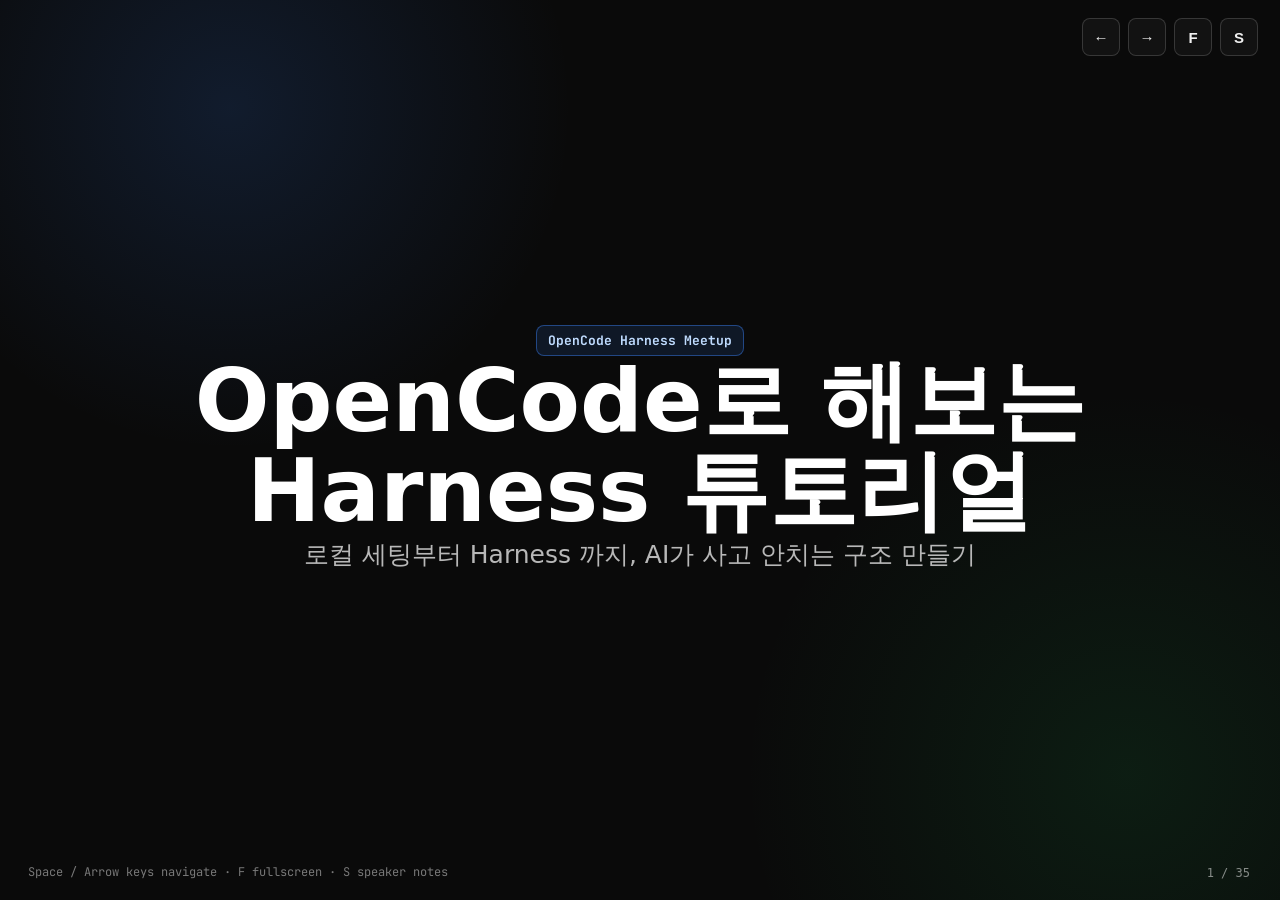
==== commit 30b3657f: "slide update" ====
--- a/slides/index.html
+++ b/slides/index.html
@@ -336,6 +336,31 @@
       line-height: 1.5;
     }
 
+    .mini-video {
+      display: block;
+      margin-top: 16px;
+      padding: 0;
+      border: 1px solid rgba(59, 130, 246, 0.32);
+      border-radius: 8px;
+      background: rgba(59, 130, 246, 0.08);
+      color: inherit;
+      text-decoration: none;
+      overflow: hidden;
+    }
+
+    .mini-video:hover {
+      border-color: var(--accent);
+      text-decoration: none;
+    }
+
+    .mini-video img {
+      width: 100%;
+      aspect-ratio: 16 / 9;
+      display: block;
+      object-fit: cover;
+      background: #111;
+    }
+
     .number {
       display: inline-grid;
       place-items: center;
@@ -642,6 +667,108 @@
       color: #ddd6fe;
     }
 
+    .harness-diagram {
+      position: relative;
+      width: min(980px, 100%);
+      height: 500px;
+      margin: 28px auto 0;
+    }
+
+    .harness-center {
+      position: absolute;
+      left: 50%;
+      top: 52%;
+      width: 190px;
+      height: 190px;
+      display: grid;
+      place-items: center;
+      padding: 22px;
+      border: 1px solid rgba(59, 130, 246, 0.48);
+      border-radius: 999px;
+      background:
+        radial-gradient(circle at 45% 35%, rgba(34, 197, 94, 0.18), transparent 44%),
+        linear-gradient(180deg, rgba(59, 130, 246, 0.22), rgba(139, 92, 246, 0.14)),
+        var(--surface);
+      box-shadow: 0 0 60px rgba(59, 130, 246, 0.24);
+      transform: translate(-50%, -50%);
+      text-align: center;
+    }
+
+    .harness-center strong {
+      display: block;
+      color: #93c5fd;
+      font-size: 34px;
+      line-height: 1.1;
+    }
+
+    .harness-center span {
+      display: block;
+      margin-top: 8px;
+      color: var(--muted-2);
+      font-size: 19px;
+      line-height: 1.35;
+    }
+
+    .harness-node {
+      position: absolute;
+      width: 260px;
+      min-height: 132px;
+      display: grid;
+      align-content: center;
+      padding: 22px 24px;
+      border: 1px solid var(--border);
+      border-top: 3px solid var(--accent);
+      border-radius: 8px;
+      background:
+        linear-gradient(180deg, rgba(255, 255, 255, 0.045), rgba(255, 255, 255, 0.012)),
+        var(--surface);
+      box-shadow: 0 20px 44px rgba(0, 0, 0, 0.38);
+      text-align: center;
+    }
+
+    .harness-node strong {
+      display: block;
+      color: #ffffff;
+      font-size: 28px;
+      line-height: 1.16;
+    }
+
+    .harness-node span {
+      display: block;
+      margin-top: 9px;
+      color: var(--muted-2);
+      font-size: 18px;
+      line-height: 1.38;
+    }
+
+    .harness-node.context {
+      left: 50%;
+      top: 0;
+      transform: translateX(-50%);
+      border-top-color: #2dd4bf;
+    }
+
+    .harness-node.boundary {
+      left: 0;
+      top: 48%;
+      transform: translateY(-50%);
+      border-top-color: #fb923c;
+    }
+
+    .harness-node.workflow {
+      right: 0;
+      top: 48%;
+      transform: translateY(-50%);
+      border-top-color: #f472b6;
+    }
+
+    .harness-node.validation {
+      left: 50%;
+      bottom: 0;
+      transform: translateX(-50%);
+      border-top-color: #facc15;
+    }
+
     .harness-option h3 {
       margin: 0 0 10px;
       color: #ffffff;
@@ -753,6 +880,44 @@
       color: var(--muted-2);
       font-size: 19px;
       line-height: 1.45;
+    }
+
+    .link-list {
+      display: grid;
+      gap: 12px;
+      margin-top: 18px;
+    }
+
+    .link-item {
+      display: block;
+      padding: 16px 18px;
+      border: 1px solid var(--border);
+      border-radius: 8px;
+      background: rgba(255, 255, 255, 0.025);
+      color: inherit;
+      text-decoration: none;
+    }
+
+    .link-item:hover {
+      border-color: var(--accent);
+      text-decoration: none;
+    }
+
+    .link-item strong {
+      display: block;
+      color: #ffffff;
+      font-size: 20px;
+      line-height: 1.2;
+    }
+
+    .link-item span {
+      display: block;
+      margin-top: 7px;
+      color: var(--muted-2);
+      font-family: "JetBrains Mono", monospace;
+      font-size: 12px;
+      line-height: 1.35;
+      overflow-wrap: anywhere;
     }
 
     .source-grid {
@@ -1013,6 +1178,20 @@
         display: grid;
       }
 
+      .harness-diagram {
+        height: auto;
+        display: grid;
+        gap: 14px;
+      }
+
+      .harness-center,
+      .harness-node {
+        position: static;
+        width: 100%;
+        min-height: 110px;
+        transform: none;
+      }
+
       .arrow {
         display: none;
       }
@@ -1121,13 +1300,13 @@
       <div class="eyebrow a">Evolution of control</div>
       <h2 class="a">Prompt에서 Loop까지</h2>
       <div class="content flow control-flow a">
-        <div class="step"><b class="phase-label">1단계</b><strong>프롬프트<br>엔지니어링</strong><span>“어떻게 말해봐”</span><em>질문을 잘 다듬으면 답이 좋아진다.</em></div>
+        <div class="step"><b class="phase-label">1단계</b><strong>프롬프트<br>엔지니어링</strong><span>“어떻게 말해봐”</span><em>질문을 잘 다듬으면 답이 좋아짐.</em></div>
         <div class="arrow">→</div>
-        <div class="step"><b class="phase-label">2단계</b><strong>컨텍스트<br>엔지니어링</strong><span>“이 배경을 알아둬”</span><em>알아야 할 맥락을 미리 제공한다.</em></div>
+        <div class="step"><b class="phase-label">2단계</b><strong>컨텍스트<br>엔지니어링</strong><span>“이 배경을 알아둬”</span><em>알아야 할 맥락을 미리 제공.</em></div>
         <div class="arrow">→</div>
-        <div class="step"><b class="phase-label">3단계</b><strong>하네스<br>엔지니어링</strong><span>“환경 자체를 설계하자”</span><em>도구·규칙·검증·흐름까지 체계화한다.</em></div>
+        <div class="step"><b class="phase-label">3단계</b><strong>하네스<br>엔지니어링</strong><span>“환경 자체를 설계하자”</span><em>도구·규칙·검증·흐름까지 체계화.</em></div>
         <div class="arrow">→</div>
-        <div class="step"><b class="phase-label">4단계</b><strong>루프<br>엔지니어링</strong><span>“목표까지 반복하자”</span><em>평가와 피드백으로 재계획한다.</em></div>
+        <div class="step"><b class="phase-label">4단계</b><strong>루프<br>엔지니어링</strong><span>“목표까지 반복하자”</span><em>트리거와 검증 가능한 목표</em></div>
       </div>
     </section>
 
@@ -1179,7 +1358,7 @@
     <section class="slide wide balanced" data-notes="이 문제는 cURL만의 특수한 사건이 아닙니다. Log4j도 AI slop 보안 보고서 문제를 공개적으로 논의했고, Node.js Security WG도 AI 생성 취약점 보고의 높은 볼륨을 다뤘습니다. OSSF에서는 오픈소스 유지보수자를 위한 대응 관행을 논의할 정도로 문제의 범위가 생태계와 플랫폼 차원으로 커졌습니다.">
       <div class="eyebrow a">Not only cURL</div>
       <h2 class="a">cURL만의 특수한 문제가 아니다</h2>
-      <p class="lead a">Log4j와 Node.js도 같은 피해를 공개했고, 생태계·플랫폼 차원의 대응을 논의할 정도로 확산된 문제다.</p>
+      <p class="lead a">Log4j와 Node.js도 같은 피해를 공개했고, <br>생태계·플랫폼 차원의 대응을 논의할 정도로 확산된 문제다.</p>
       <div class="overlap-wall a" aria-label="AI slop 피해 사례 스크린샷 모음">
         <div class="stack-shot one">
           <img src="../meetup_source/img/ch1_AISlop_3.JPG" alt="Log4j AI-slop security reports discussion screenshot">
@@ -1196,8 +1375,8 @@
 
     <section class="slide wide" data-notes="Chapter 1의 결론입니다. 이 이야기는 AI를 배척하자는 말이 절대 아닙니다. AI가 중요하고 좋은 도구라는 점은 분명합니다. 다만 AI가 모든 문제를 다 해결해 줄 거라는 판타지에 기대면, 현업자는 AI가 만든 보안 부채와 검증 부채를 치우게 됩니다. 앞으로 각광받는 사람은 AI가 모든 걸 해결해 준다고 말하는 사람이 아니라, AI도 잘 쓰고 자기 전문 영역의 지식도 갖춘 사람일 가능성이 큽니다. 그래서 AI를 잘 쓴다는 말은 많이 생성한다는 뜻이 아니라, 검증 가능한 결과를 만들게 한다는 뜻에 가깝습니다.">
       <div class="eyebrow a">Chapter 1 takeaway</div>
-      <h2 class="a">AI를 배척하자는 이야기가 아니다</h2>
-      <p class="lead a">AI는 정말 중요하고 강력한 도구다. 문제는 도구의 가능성을 넘어, 모든 것을 해결해 줄 거라는 <span class="warn">AI 판타지</span>에 빠지는 순간이다.</p>
+      <h2 class="a">AI를 배척하자는 이야기가 아닙니다!</h2>
+      <p class="lead a">AI는 정말 중요하고 강력한 도구입니다. 문제는 도구의 가능성을 넘어, 모든 것을 해결해 줄 거라는 <span class="warn">AI 판타지</span>에 빠지면 안된다는 점입니다.</p>
       <div class="content grid cols-3 a">
         <div class="card compact">
           <strong>AI는 활용해야 한다</strong>
@@ -1219,7 +1398,7 @@
       <div class="section-num a">02</div>
       <h2 class="a">OpenCode의 핵심 구성요소</h2>
       <p class="lead a">Phase기반 Harness를 이해하려면 OpenCode의 구성요소와 운영 원칙을 알아야 한다.</p>
-      <div class="footer-note">Chapter 2 · 10 min</div>
+      <div class="footer-note">Chapter 2 · 11 min</div>
     </section>
 
     <section class="slide wide balanced" data-notes="각 구성요소가 Harness에서 어떤 역할을 하는지 한 장으로 정리합니다. 특히 AGENTS.md는 지식과 규칙, Permission과 Hook은 통제와 검증에 가깝습니다.">
@@ -1278,7 +1457,7 @@
       <p class="lead a" style="margin-top: 30px;">책임이 분리될수록 실행 결과를 더 냉정하게 검증할 수 있다.</p>
     </section>
 
-    <section class="slide wide" data-notes="Skill은 개인과 팀의 업무 방식을 재사용 가능한 형태로 묶어 둔 것입니다. outline에서는 grill-me, make-phase, run-phase가 연결됩니다. grill-me는 모호한 요구사항에서 빠진 조건과 예외를 먼저 질문하게 하고, make-phase는 명확해진 요구사항을 Phase 문서로 만들며, run-phase는 승인된 Phase를 정해진 절차로 실행하게 합니다.">
+    <section class="slide wide" data-notes="Skill은 개인과 팀의 업무 방식을 재사용 가능한 형태로 묶어 둔 것입니다. outline에서는 grill-me, make-phase, run-phase가 연결됩니다. grill-me는 모호한 요구사항에서 빠진 조건과 예외를 먼저 질문하게 합니다. 이 부분은 참고 영상과 함께 보면 왜 질문으로 요구사항을 좁히는지가 더 잘 보입니다. make-phase는 명확해진 요구사항을 Phase 문서로 만들며, run-phase는 승인된 Phase를 정해진 절차로 실행하게 합니다.">
       <div class="eyebrow a">Reusable workflow</div>
       <h2 class="a">Skill은 반복 가능한 업무 방식을 제공한다</h2>
       <div class="content grid cols-3 a">
@@ -1286,6 +1465,9 @@
           <div class="number">Q</div>
           <strong>grill-me</strong>
           <span>모호한 요구사항의 누락 조건, 범위, 예외를 먼저 질문한다.</span>
+          <a class="mini-video" href="https://youtu.be/HFT_1CF2SR4?si=NpQYRSmZkTCbn27x" target="_blank" rel="noreferrer" aria-label="grill-me 참고 영상 열기">
+            <img src="https://img.youtube.com/vi/HFT_1CF2SR4/hqdefault.jpg" alt="grill-me 참고 영상 썸네일">
+          </a>
         </div>
         <div class="card">
           <div class="number" style="background: var(--accent-3);">P</div>
@@ -1300,6 +1482,47 @@
       </div>
       <div class="content a">
         <pre><code>모호한 요청 → grill-me → 명확한 요구사항 → make-phase → 승인된 Phase → run-phase / Runner → Verify</code></pre>
+      </div>
+    </section>
+
+    <section class="slide wide" data-notes="실제 생태계에는 Plugin과 Skill 예제가 이미 많이 있습니다. Plugin은 실행 환경을 확장하는 묶음에 가깝고, Skill은 반복 가능한 업무 절차를 문서화한 단위에 가깝습니다. 여기서는 superpowers와 gstack 같은 plugin 예시, 그리고 grill-me, skill-creator, pdf, pptx 같은 skill 예시를 참고 자료로 남깁니다.">
+      <div class="eyebrow a">References</div>
+      <h2 class="a">Plugin과 Skill 참고 자료</h2>
+      <div class="content compare a">
+        <div class="pane">
+          <h3>Plugin</h3>
+          <div class="link-list">
+            <a class="link-item" href="https://github.com/obra/superpowers" target="_blank" rel="noreferrer">
+              <strong>superpowers</strong>
+              <span>github.com/obra/superpowers</span>
+            </a>
+            <a class="link-item" href="https://github.com/garrytan/gstack" target="_blank" rel="noreferrer">
+              <strong>gstack</strong>
+              <span>github.com/garrytan/gstack</span>
+            </a>
+          </div>
+        </div>
+        <div class="pane">
+          <h3>Skill</h3>
+          <div class="link-list">
+            <a class="link-item" href="https://github.com/mattpocock/skills/blob/main/skills/productivity/grill-me/SKILL.md" target="_blank" rel="noreferrer">
+              <strong>grill-me</strong>
+              <span>mattpocock/skills/.../grill-me/SKILL.md</span>
+            </a>
+            <a class="link-item" href="https://github.com/anthropics/skills/blob/main/skills/skill-creator/SKILL.md" target="_blank" rel="noreferrer">
+              <strong>skill-creator</strong>
+              <span>anthropics/skills/.../skill-creator/SKILL.md</span>
+            </a>
+            <a class="link-item" href="https://github.com/anthropics/skills/blob/main/skills/pdf/SKILL.md" target="_blank" rel="noreferrer">
+              <strong>pdf</strong>
+              <span>anthropics/skills/.../pdf/SKILL.md</span>
+            </a>
+            <a class="link-item" href="https://github.com/anthropics/skills/blob/main/skills/pptx/SKILL.md" target="_blank" rel="noreferrer">
+              <strong>pptx</strong>
+              <span>anthropics/skills/.../pptx/SKILL.md</span>
+            </a>
+          </div>
+        </div>
       </div>
     </section>
 
@@ -1334,7 +1557,7 @@
       <div class="section-num a">03</div>
       <h2 class="a">Phase 기반<br>OpenCode Harness</h2>
       <p class="lead a">Agent 작업을 제한하고, 순서대로 실행하며, 독립적으로 검증하는 구조</p>
-      <div class="footer-note">Chapter 3 · 33 min</div>
+      <div class="footer-note">Chapter 3 · 29 min</div>
     </section>
 
     <section class="slide wide" data-notes="자유로운 AI실행은 편하지만 위험합니다. 범위를 AI가 해석하고, 완료 기준도 AI가 판단하면 사용자는 마지막에야 결과를 확인하게 됩니다.">
@@ -1359,15 +1582,15 @@
       </div>
     </section>
 
-    <section class="slide wide" data-notes="자유로운 실행을 줄이고 하네스를 올리는 방법은 크게 두 가지입니다. 첫 번째는 oh-my-opencode 같은 범용 하네스를 가져와 공통 Agent, 파이프라인, 모니터링, 기본 세팅을 한 번에 얹는 방식입니다. 빠르게 출발할 수 있지만 내 프로젝트의 규칙과 맥락은 모를 수 있고, 초기 세팅이 무겁게 느껴질 수 있습니다. 두 번째는 커스텀 하네스입니다. 내 프로젝트에 맞게 AGENTS.md나 CLAUDE.md에 규칙을 쓰고, docs에 기획과 아키텍처를 정리하고, hooks로 검증을 붙이는 방식입니다. 오늘 발표는 이 커스텀 하네스를 Phase 방식으로 작게 시작하는 흐름에 가깝습니다.">
+    <section class="slide wide" data-notes="자유로운 실행을 줄이고 하네스를 올리는 방법은 크게 두 가지입니다. 첫 번째는 Claude Code나 OpenCode 같은 실행 환경 위에 oh-my-opencode 같은 메타 하네스, 범용 하네스를 얹는 방식입니다. 공통 Agent, 파이프라인, 모니터링, 기본 세팅을 빠르게 가져올 수 있지만 내 프로젝트의 규칙과 맥락은 모를 수 있고, 초기 세팅이 무겁게 느껴질 수 있습니다. 두 번째는 커스텀 하네스입니다. 내 프로젝트에 맞게 AGENTS.md나 CLAUDE.md에 규칙을 쓰고, docs에 기획과 아키텍처를 정리하고, hooks로 검증을 붙이는 방식입니다. 오늘 발표는 이 커스텀 하네스를 Phase 방식으로 작게 시작하는 흐름에 가깝습니다.">
       <div class="eyebrow a">Harness strategy</div>
       <h2 class="a" style="text-align: center;">하네스를 올리는 두 가지 방법</h2>
       <p class="lead a" style="width: 100%; margin-top: 16px; text-align: center;">둘 다 내장된 AI 실행 위에 통제와 검증을 한 겹 더 얹는 방식이다.</p>
       <div class="content harness-choice a">
         <div class="harness-option">
           <div class="harness-icon">G</div>
-          <h3>범용 하네스<br></h3>
-          <p> claude code / oh-my-opencode </p>
+          <h3>메타 하네스<br>범용 하네스</h3>
+          <p>oh-my-opencode 같은 상위 워크플로우</p>
           <ul class="harness-list">
             <li>Agent 분리, 파이프라인, 모니터링</li>
             <li>한 번에 풀 세팅</li>
@@ -1391,7 +1614,38 @@
       </div>
     </section>
 
-    <section class="slide wide" data-notes="Phase는 Agent에게 주는 작은 작업 단위입니다. 요구사항을 바로 실행하지 않고 Phase 문서로 나누어, 무엇을 어디까지 할지, 무엇은 하지 않을지, 어떤 조건으로 완료할지를 미리 명확히 합니다.">
+    <section class="slide wide balanced center" data-notes="여기서 말하는 Harness는 AI Agent가 마음대로 달리지 않게 붙잡는 단순 제한 장치가 아닙니다. 모델이 엔진이라면, Harness는 그 엔진을 받쳐 주는 차체 전체에 가깝습니다. Agent에게 필요한 맥락, 작업 경계, 실행 순서, 검증 기준을 한데 묶어 AI가 혼자서도 안정적으로 일할 수 있는 작업 환경을 만듭니다.">
+      <div class="eyebrow a">Harness</div>
+      <h2 class="a">Harness = AI가 혼자서도<br>잘 일하는 작업 환경</h2>
+      <p class="lead a">모델은 엔진, Harness는 엔진을 받쳐주는 차체 전체</p>
+      <div class="harness-diagram a">
+        <div class="harness-node context">
+          <strong>맥락</strong>
+          <span>무엇을 알아야 하나</span>
+        </div>
+        <div class="harness-node boundary">
+          <strong>제한</strong>
+          <span>무엇을 하면 안 되나</span>
+        </div>
+        <div class="harness-center">
+          <div>
+            <strong>모델</strong>
+            <span>엔진</span>
+          </div>
+        </div>
+        <div class="harness-node workflow">
+          <strong>작업 흐름</strong>
+          <span>어떤 순서로 할까</span>
+        </div>
+        <div class="harness-node validation">
+          <strong>검증</strong>
+          <span>어떻게 믿나</span>
+        </div>
+      </div>
+      <p class="lead a" style="margin-top: 22px;">반복되는 지식 노동이라면 코딩이 아니어도 똑같이 설계할 수 있다.</p>
+    </section>
+
+    <section class="slide wide" data-notes="Phase는 Agent에게 주는 작은 작업 단위입니다. 요구사항을 바로 실행하지 않고 Phase 문서로 나누어, 무엇을 어디까지 할지, 무엇은 하지 않을지, 어떤 조건으로 완료할지를 미리 명확히 합니다. Task를 작게 나누면 한 번에 처리해야 할 판단량이 줄어들고, 고성능 모델에만 의존하지 않아도 더 안정적인 결과를 얻을 수 있습니다.">
       <div class="eyebrow a">Phase as contract</div>
       <h2 class="a">Phase 방식</h2>
       <div class="content flow a">
@@ -1408,11 +1662,12 @@
         <div class="card compact"><strong>Instructions / Out of Scope</strong><span>무엇을 하고, 하지 않을 것인가</span></div>
         <div class="card compact"><strong>Done Criteria / Verification</strong><span>어떻게 완료를 판정할 것인가</span></div>
       </div>
-    </section>
-
-    <section class="slide wide balanced" data-notes="튜토리얼 Harness는 문서, Skill, Phase, Runner, Hook을 함께 둔 구조입니다. build-opencode-harness는 기존 프로젝트를 보존하면서 필요한 파일을 추가하거나 병합합니다. 단수 skill 폴더나 특정 도구 전용 command 폴더가 아니라, OpenCode가 읽는 .opencode/skills와 실행 스크립트, phase 템플릿을 프로젝트 안에 둡니다.">
+      <p class="lead a" style="margin-top: 28px;">Task를 작게 만들수록 모델이 처리해야 할 판단량도 줄어든다.</p>
+    </section>
+
+    <section class="slide wide balanced" data-notes="OpenCode 튜토리얼용 Harness는 문서, Skill, Phase, Runner, Hook을 함께 둔 구조입니다. build-opencode-harness는 기존 프로젝트를 보존하면서 필요한 파일을 추가하거나 병합합니다. 단수 skill 폴더나 특정 도구 전용 command 폴더가 아니라, OpenCode가 읽는 .opencode/skills와 실행 스크립트, phase 템플릿을 프로젝트 안에 둡니다.">
       <div class="eyebrow a">Project structure</div>
-      <h2 class="a">튜토리얼 Harness 구조</h2>
+      <h2 class="a">OpenCode 튜토리얼용<br>Harness 구조</h2>
       <div class="content a">
         <pre><code>project/
 ├─ AGENTS.md
@@ -1458,10 +1713,10 @@
       </div>
     </section>
 
-    <section class="slide wide" data-notes="docs 폴더는 보기 좋은 문서 보관함이 아니라 Agent가 작업 전에 읽고 판단 기준으로 삼는 프로젝트의 뇌입니다. 특히 레거시 시스템 운영에서는 현재 코드만 보고 의도를 추측하면 위험합니다. PRD는 무엇을 지키고 어디까지 바꿀지, ARCHITECTURE는 어떤 구조와 모듈 경계를 건드려도 되는지, ADR은 왜 과거에 그런 결정을 했는지, UI_GUIDE는 운영자가 익숙한 화면과 상호작용 기준을 알려줍니다. UI가 없는 프로젝트라면 UI_GUIDE는 생략하거나 not applicable로 둘 수 있습니다.">
+    <section class="slide wide" data-notes="docs 폴더는 보기 좋은 문서 보관함이 아니라 Agent가 작업 전에 읽고 판단 기준으로 삼는 프로젝트의 뇌입니다. 특히 레거시 시스템 운영에서는 현재 코드만 보고 의도를 추측하면 위험합니다. PRD는 무엇을 지키고 어디까지 바꿀지, ARCHITECTURE는 어떤 구조와 모듈 경계를 건드려도 되는지, ADR은 왜 과거에 그런 결정을 했는지, UI_GUIDE는 운영자가 익숙한 화면과 상호작용 기준을 알려줍니다. AI 코딩에서는 DDD, Domain-Driven Design으로 도메인과 용어를 잡고, SDD, Specification-Driven Development로 기능 명세와 제약을 고정해 두면 Agent가 추측할 여지가 줄어듭니다. UI가 없는 프로젝트라면 UI_GUIDE는 생략하거나 not applicable로 둘 수 있습니다.">
       <div class="eyebrow a">Layer 1: docs/</div>
       <h2 class="a">docs/는 프로젝트의 뇌</h2>
-      <p class="lead a">Agent가 추측하지 않아도 될 만큼의 판단 기준을 남긴다.</p>
+      <p class="lead a">DDD는 도메인과 용어를 잡고, SDD는 기능 명세와 제약을 고정한다.</p>
       <div class="content grid cols-4 a">
         <div class="card compact">
           <strong>PRD.md</strong>
@@ -1541,11 +1796,13 @@
       <p class="lead a">manifest, state, hook을 사용해 실행 순서와 검증 결과를 파일로 남긴다.</p>
     </section>
 
-    <section class="slide wide" data-notes="Manifest는 실행 순서를 명시합니다. Agent의 즉흥적인 판단이 아니라, 어떤 Step을 어떤 순서와 의존관계로 실행할지 파일로 관리합니다.">
-      <div class="eyebrow a">Manifest</div>
-      <h2 class="a"><span class="ok">index.json</span>은 실행 순서를 관리한다</h2>
-      <div class="content a">
-        <pre><code>{
+    <section class="slide wide" data-notes="Manifest와 State는 run-phase의 두 축입니다. index.json은 어떤 Step을 어떤 순서와 의존관계로 실행할지 관리하고, state.json은 승인 여부와 진행 상태, 실패 지점을 기록합니다.">
+      <div class="eyebrow a">Manifest and state</div>
+      <h2 class="a"><span class="ok">index.json</span>과 <span class="ok">state.json</span></h2>
+      <div class="content compare a">
+        <div class="pane">
+          <h3>index.json</h3>
+          <pre><code>{
   "steps": [
     {
       "id": "20-implement",
@@ -1556,47 +1813,19 @@
     }
   ]
 }</code></pre>
-      </div>
-      <div class="content grid cols-4 a">
-        <div class="card compact"><strong>순서</strong><span>Step 실행 순서</span></div>
-        <div class="card compact"><strong>의존성</strong><span>requires 관계</span></div>
-        <div class="card compact"><strong>유형</strong><span>agent / command / verify</span></div>
-        <div class="card compact"><strong>정책</strong><span>commit 조건과 실패 처리</span></div>
-      </div>
-    </section>
-
-    <section class="slide wide" data-notes="State 파일은 대화가 아니라 파일에 작업 상태를 남깁니다. 중단 후 재개, 실패 지점 확인, 감사와 추적이 쉬워집니다.">
-      <div class="eyebrow a">State</div>
-      <h2 class="a"><span class="ok">state.json</span>은 작업 상태를 기억한다</h2>
-      <div class="content grid cols-4 a">
-        <div class="card compact"><strong>승인 여부</strong><span>실행 가능한 상태인가</span></div>
-        <div class="card compact"><strong>현재 Step</strong><span>어디까지 왔는가</span></div>
-        <div class="card compact"><strong>실패 Step</strong><span>어디서 멈췄는가</span></div>
-        <div class="card compact"><strong>재개 지점</strong><span>다음에 어디서 시작할까</span></div>
-      </div>
-      <p class="lead a" style="margin-top: 34px;">대화의 기억에 상태를 맡기지 않고, 파일로 명시적으로 관리한다.</p>
-    </section>
-
-    <section class="slide wide" data-notes="Step 유형은 판단, 실행, 검증의 책임을 나누는 핵심 장치입니다. Agent는 유연하게 판단하고, Command는 정해진 일을 실행하고, Verify는 완료 여부를 판정합니다.">
-      <div class="eyebrow a">Step types</div>
-      <h2 class="a">판단·실행·검증의 책임 분리</h2>
-      <div class="content grid cols-3 a">
-        <div class="card">
-          <div class="number">A</div>
-          <strong>Agent Step</strong>
-          <span>복잡한 코드 분석, 영향 범위 판단, 구현, 문서 작성</span>
-        </div>
-        <div class="card">
-          <div class="number" style="background: var(--accent-3);">C</div>
-          <strong>Command Step</strong>
-          <span>Build, Test, Lint, 정해진 Script 실행</span>
-        </div>
-        <div class="card">
-          <div class="number" style="background: var(--accent-2);">V</div>
-          <strong>Verify Step</strong>
-          <span>Done Criteria 충족과 결과 파일 확인</span>
-        </div>
-      </div>
+        </div>
+        <div class="pane">
+          <h3>state.json</h3>
+          <pre><code>{
+  "approved_by_user": true,
+  "current_step": "20-implement",
+  "completed_steps": ["10-plan"],
+  "failed_step": null,
+  "blocked": false
+}</code></pre>
+        </div>
+      </div>
+      <p class="lead a" style="margin-top: 28px;">실행 순서와 작업 상태를 대화가 아니라 파일에 남긴다.</p>
     </section>
 
     <section class="slide wide" data-notes="생성한 Agent가 스스로 결과를 평가하고 완료 선언까지 하면 검증 누락이 발생하기 쉽습니다. 생성 주체와 검증 주체를 분리해야 합니다.">
@@ -1675,24 +1904,7 @@
           </ul>
         </div>
       </div>
-    </section>
-
-    <section class="slide wide" data-notes="OpenCode permission과 Harness hook은 서로 경쟁하는 장치가 아닙니다. OpenCode permission은 도구 호출을 승인하거나 거부하는 실행 정책이고, Harness hook은 phase 파일과 프로젝트 상태가 팀 규칙에 맞는지 검사하는 프로젝트 정책입니다. 둘을 나누어 설명해야 사용자가 어느 레이어에서 무엇을 막는지 이해합니다.">
-      <div class="eyebrow a">Permission vs Hook</div>
-      <h2 class="a">권한 정책과 프로젝트 검증은 레이어가 다르다</h2>
-      <div class="content a">
-        <table>
-          <thead>
-            <tr><th>구분</th><th>OpenCode permission</th><th>Harness hook</th></tr>
-          </thead>
-          <tbody>
-            <tr><td>위치</td><td>OpenCode 실행 정책</td><td>프로젝트 Harness 정책</td></tr>
-            <tr><td>목적</td><td>도구 호출 승인과 차단</td><td>phase 안전성과 완료 조건 검증</td></tr>
-            <tr><td>예시</td><td><code>rm *</code>, <code>git reset --hard</code> ask/deny</td><td>validate_phase, tdd_guard, dangerous_cmd_guard</td></tr>
-            <tr><td>실패 시</td><td>사용자 승인 요청 또는 실행 거부</td><td>Step 중단, 실패 기록, 완료 처리 금지</td></tr>
-          </tbody>
-        </table>
-      </div>
+      <p class="lead a" style="margin-top: 28px;">이제 IntelliJ 화면에서 Hook이 실제로 어디서 막고, 무엇을 남기는지 확인한다.</p>
     </section>
 
     <section class="slide wide" data-notes="실패가 나면 같은 명령을 계속 반복하지 않습니다. 어떤 Step에서 실패했는지, hook 실패인지 OpenCode 실행 실패인지 검증 명령 실패인지 구분합니다. Credential, destructive approval, 문서 충돌, CRITICAL 규칙 충돌은 Agent가 임의로 우회하지 않고 사용자에게 돌아와야 합니다.">
@@ -1705,38 +1917,6 @@
         <div class="timeline-row"><strong>4</strong><span>필요하면 phase를 수정하고 다시 승인받은 뒤 재개한다.</span></div>
       </div>
       <p class="lead a" style="margin-top: 30px;">Harness의 목적은 실패를 숨기는 데 있지 않다. 실패를 <span class="ok">다음 판단 가능한 상태</span>로 남기는 데 있다.</p>
-    </section>
-
-    <section class="slide wide" data-notes="Chapter 1에서 본 오픈소스 문제는 Phase Harness의 각 대응과 연결됩니다. 범위 제한, 검증 필수화, 상태 기록, 재시도 제한 같은 장치가 필요합니다.">
-      <div class="eyebrow a">Problem to response</div>
-      <h2 class="a">오픈소스 사례와 Harness 대응</h2>
-      <div class="content a">
-        <table>
-          <thead>
-            <tr><th>발생한 문제</th><th>Harness의 대응</th></tr>
-          </thead>
-          <tbody>
-            <tr><td>AI 산출물 대량 생성</td><td>Phase 단위로 작업 범위 제한</td></tr>
-            <tr><td>검증되지 않은 결과 제출</td><td>Done Criteria와 Verify 필수화</td></tr>
-            <tr><td>허위 또는 과장된 설명</td><td>실행 결과와 테스트 근거 요구</td></tr>
-            <tr><td>무단 또는 과도한 변경</td><td>사용자 승인과 Permission</td></tr>
-            <tr><td>실패 상태 추적 불가</td><td><code>state.json</code> 기록</td></tr>
-            <tr><td>같은 오류 반복</td><td>재시도 제한</td></tr>
-          </tbody>
-        </table>
-      </div>
-    </section>
-
-    <section class="slide wide" data-notes="데모에서는 큰 기능 구현보다 Harness가 작동하는 모습을 보여주는 것이 중요합니다. Phase 생성, 범위 확인, 승인, 실행, 검증, 실패 또는 재개 지점을 보여주면 됩니다.">
-      <div class="eyebrow a">Demo scenario</div>
-      <h2 class="a">데모에서 보여줄 핵심</h2>
-      <div class="content timeline a">
-        <div class="timeline-row"><strong>1-3</strong><span>요구사항 제시 → make-phase 실행 → 생성된 Phase 확인</span></div>
-        <div class="timeline-row"><strong>4-7</strong><span>Goal, Inputs, Out of Scope, Done Criteria, Verification 검토 후 승인</span></div>
-        <div class="timeline-row"><strong>8-10</strong><span>Runner 실행 → Agent 변경 → Build/Test/Verify 수행</span></div>
-        <div class="timeline-row"><strong>11-12</strong><span><code>state.json</code> 확인 → 실패 또는 중단 후 재개</span></div>
-      </div>
-      <p class="lead a" style="margin-top: 30px;">생성 속도가 아니라 <span class="ok">통제와 검증의 흔적</span>을 보여준다.</p>
     </section>
 
     <section class="slide center" data-notes="마지막 메시지입니다. Harness는 AI를 느리게 만드는 장치가 아니라, 조직과 프로젝트가 AI의 속도를 안전하게 받아내기 위한 실행 구조입니다.">
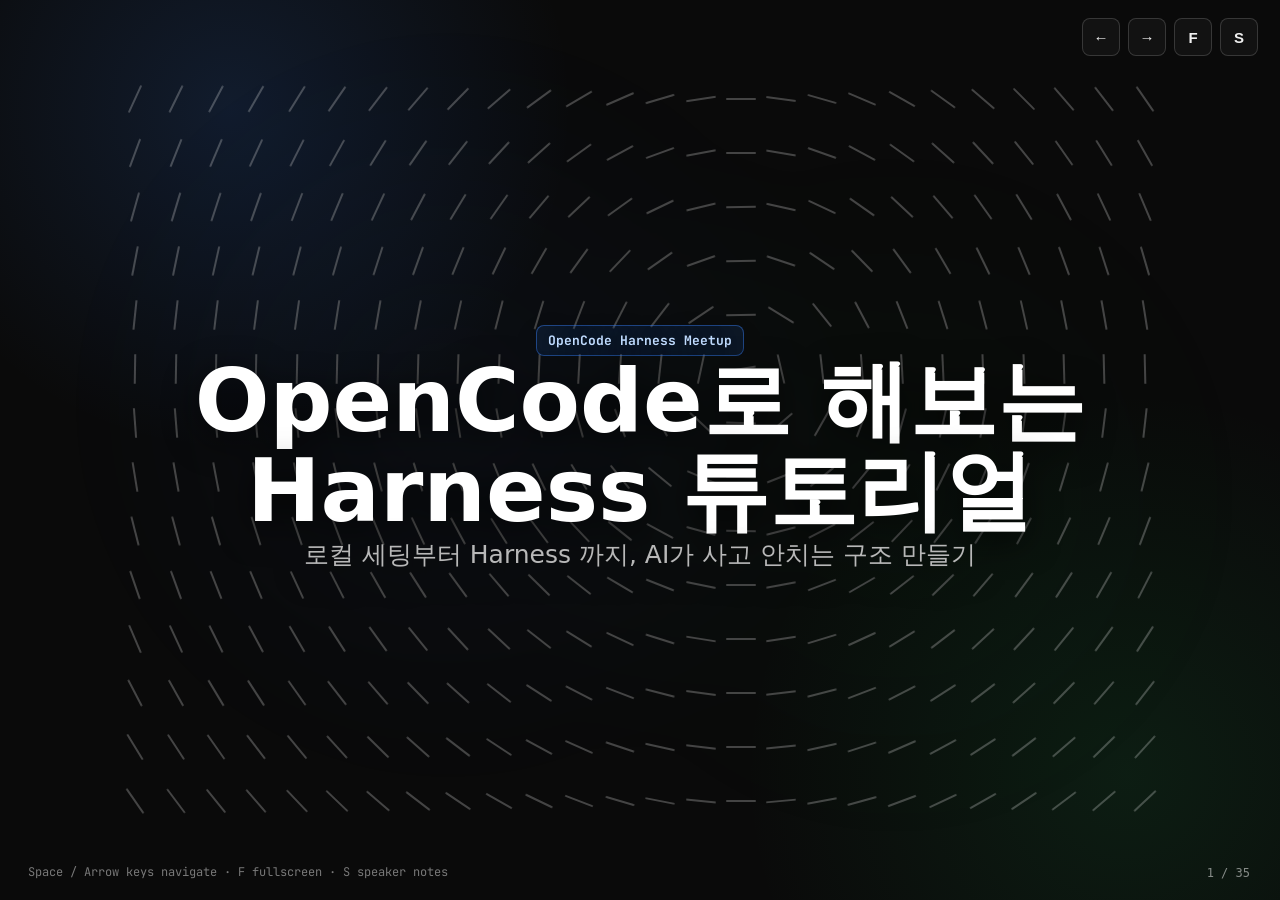
==== commit c28a560b: "Polish slide visuals and references" ====
--- a/slides/index.html
+++ b/slides/index.html
@@ -169,6 +169,57 @@
       text-align: center;
     }
 
+    .slide.title-slide {
+      overflow: hidden;
+    }
+
+    .title-copy {
+      position: relative;
+      z-index: 3;
+      display: grid;
+      justify-items: center;
+      text-shadow: 0 8px 34px rgba(0, 0, 0, 0.72);
+    }
+
+    .magnet-lines {
+      position: absolute;
+      inset: 0;
+      z-index: 1;
+      display: grid;
+      width: 100%;
+      height: 100%;
+      padding: 8vh 9vw;
+      justify-items: center;
+      align-items: center;
+      opacity: 0.28;
+      pointer-events: none;
+    }
+
+    .magnet-lines::before {
+      content: "";
+      position: absolute;
+      inset: 0;
+      border-radius: 999px;
+      background:
+        radial-gradient(circle at 35% 45%, rgba(59, 130, 246, 0.16), transparent 42%),
+        radial-gradient(circle at 70% 55%, rgba(34, 197, 94, 0.1), transparent 38%);
+      filter: blur(16px);
+    }
+
+    .magnet-lines span {
+      position: relative;
+      z-index: 1;
+      display: block;
+      width: 2px;
+      height: 30px;
+      border-radius: 999px;
+      background: rgba(239, 239, 239, 0.92);
+      transform: rotate(var(--rotate, -10deg));
+      transform-origin: center;
+      will-change: transform;
+      transition: opacity 0.2s ease;
+    }
+
     .slide.balanced {
       align-items: center;
     }
@@ -1244,10 +1295,13 @@
     <div class="hint">Space / Arrow keys navigate · F fullscreen · S speaker notes</div>
     <div id="counter" class="counter"></div>
 
-    <section class="slide active center" data-notes="오늘 발표의 큰 질문은 단순합니다. AI Agent를 더 많이 쓰는 시대에, 결과를 어떻게 믿을 수 있게 만들 것인가입니다. 이 덱은 Chapter 1부터 3까지의 내용을 하나의 발표 흐름으로 묶었습니다.">
-      <div class="eyebrow a">OpenCode Harness Meetup</div>
-      <h1 class="a">OpenCode로 해보는<br>Harness 튜토리얼</h1>
-      <p class="subtitle a">로컬 세팅부터 Harness 까지, AI가 사고 안치는 구조 만들기</p>
+    <section class="slide active center title-slide" data-notes="오늘 발표의 큰 질문은 단순합니다. AI Agent를 더 많이 쓰는 시대에, 결과를 어떻게 믿을 수 있게 만들 것인가입니다. 이 덱은 Chapter 1부터 3까지의 내용을 하나의 발표 흐름으로 묶었습니다.">
+      <div class="magnet-lines" data-rows="14" data-columns="26" data-base-angle="-5" aria-hidden="true"></div>
+      <div class="title-copy">
+        <div class="eyebrow a">OpenCode Harness Meetup</div>
+        <h1 class="a">OpenCode로 해보는<br>Harness 튜토리얼</h1>
+        <p class="subtitle a">로컬 세팅부터 Harness 까지, AI가 사고 안치는 구조 만들기</p>
+      </div>
     </section>
 
     <section class="slide wide" data-notes="먼저 전체 지도를 잡고 시작합니다. 첫 장은 왜 Harness가 필요한지, 두 번째는 OpenCode를 구성하는 기본 부품, 세 번째는 그 부품을 Phase 방식으로 연결하는 방법입니다.">
@@ -1675,7 +1729,7 @@
 │  ├─ PRD.md              : 뭘 만드는지
 │  ├─ ARCHITECTURE.md     : 어떻게 만드는지
 │  ├─ ADR.md              : 왜 만드는지
-│  └─ UI_GUIDE.md         :
+│  └─ UI_GUIDE.md         
 ├─ .opencode/skills/
 │  ├─ make-phase/
 │  └─ run-phase/
@@ -2015,6 +2069,43 @@
       } catch(e) {}
     }
 
+    function initMagnetLines() {
+      const containers = [...document.querySelectorAll('.magnet-lines')];
+      containers.forEach((container) => {
+        const rows = Number(container.dataset.rows || 10);
+        const columns = Number(container.dataset.columns || 12);
+        const baseAngle = Number(container.dataset.baseAngle || -10);
+        container.style.gridTemplateColumns = `repeat(${columns}, 1fr)`;
+        container.style.gridTemplateRows = `repeat(${rows}, 1fr)`;
+        container.replaceChildren(...Array.from({ length: rows * columns }, () => {
+          const line = document.createElement('span');
+          line.style.setProperty('--rotate', `${baseAngle}deg`);
+          return line;
+        }));
+
+        const items = [...container.querySelectorAll('span')];
+        const rotateToPointer = (pointer) => {
+          items.forEach((item) => {
+            const rect = item.getBoundingClientRect();
+            const centerX = rect.x + rect.width / 2;
+            const centerY = rect.y + rect.height / 2;
+            const b = pointer.x - centerX;
+            const a = pointer.y - centerY;
+            const c = Math.sqrt(a * a + b * b) || 1;
+            const angle = ((Math.acos(b / c) * 180) / Math.PI) * (pointer.y > centerY ? 1 : -1);
+            item.style.setProperty('--rotate', `${angle}deg`);
+          });
+        };
+
+        window.addEventListener('pointermove', rotateToPointer);
+        requestAnimationFrame(() => {
+          const rect = container.getBoundingClientRect();
+          rotateToPointer({ x: rect.left + rect.width * 0.58, y: rect.top + rect.height * 0.42 });
+        });
+      });
+    }
+
+    initMagnetLines();
     updateProgress();
     updateCounter();
   </script>
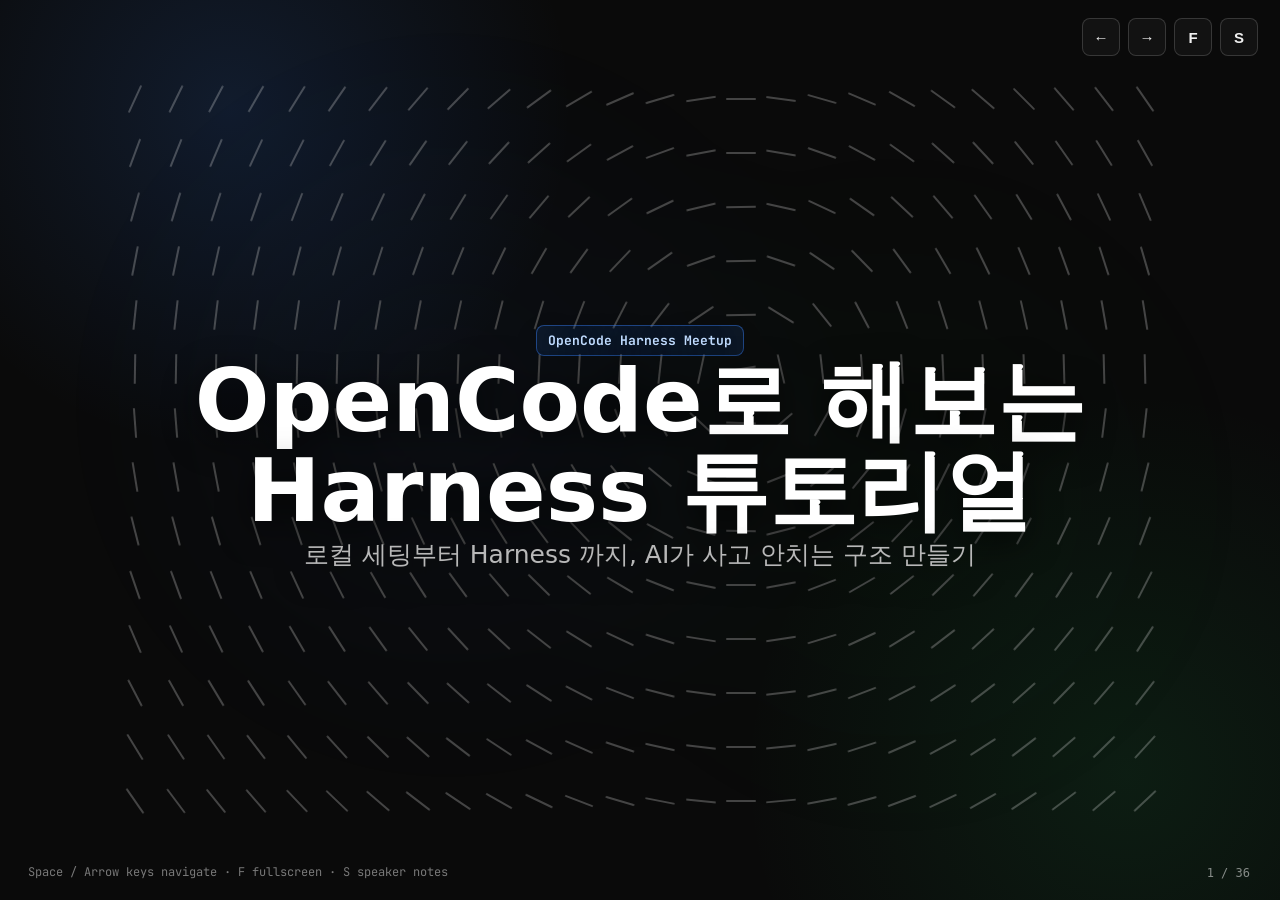
==== commit 7bf48ba1: "update" ====
--- a/slides/index.html
+++ b/slides/index.html
@@ -7,1281 +7,8 @@
   <link rel="preconnect" href="https://fonts.googleapis.com">
   <link rel="preconnect" href="https://fonts.gstatic.com" crossorigin>
   <link href="https://fonts.googleapis.com/css2?family=JetBrains+Mono:wght@400;600;700&family=Pretendard:wght@400;500;600;700;800;900&display=swap" rel="stylesheet">
-  <style>
-    :root {
-      --bg: #0a0a0a;
-      --surface: #151515;
-      --surface-2: #1f1f1f;
-      --border: #2a2a2a;
-      --text: #f0f0f0;
-      --muted: #909090;
-      --muted-2: #b8b8b8;
-      --accent: #3b82f6;
-      --accent-2: #22c55e;
-      --accent-3: #f59e0b;
-      --danger: #ef4444;
-      --code: #111111;
-      --shadow: rgba(0, 0, 0, 0.46);
-      color-scheme: dark;
-    }
-
-    * {
-      box-sizing: border-box;
-    }
-
-    html,
-    body {
-      width: 100%;
-      height: 100%;
-      margin: 0;
-      overflow: hidden;
-      background: var(--bg);
-      color: var(--text);
-      font-family: Pretendard, "Noto Sans KR", "Malgun Gothic", system-ui, sans-serif;
-    }
-
-    body::before {
-      content: "";
-      position: fixed;
-      inset: 0;
-      pointer-events: none;
-      background:
-        linear-gradient(rgba(255, 255, 255, 0.018) 1px, transparent 1px),
-        linear-gradient(90deg, rgba(255, 255, 255, 0.018) 1px, transparent 1px);
-      background-size: 56px 56px;
-      mask-image: linear-gradient(to bottom, rgba(0, 0, 0, 0.85), transparent 82%);
-      z-index: 0;
-    }
-
-    .deck {
-      position: relative;
-      width: 100vw;
-      height: 100vh;
-      background:
-        radial-gradient(circle at 18% 12%, rgba(59, 130, 246, 0.15), transparent 26%),
-        radial-gradient(circle at 88% 86%, rgba(34, 197, 94, 0.1), transparent 28%),
-        var(--bg);
-      isolation: isolate;
-    }
-
-    .progress {
-      position: fixed;
-      top: 0;
-      left: 0;
-      height: 3px;
-      background: var(--accent, #0066cc);
-      z-index: 100;
-      transition: width 0.3s ease;
-    }
-
-    .counter {
-      position: fixed;
-      bottom: 20px;
-      right: 30px;
-      font-size: 12px;
-      color: rgba(255,255,255,0.5);
-      font-family: monospace;
-      z-index: 100;
-    }
-
-    .controls {
-      position: fixed;
-      top: 18px;
-      right: 22px;
-      z-index: 80;
-      display: flex;
-      gap: 8px;
-      align-items: center;
-    }
-
-    .control-btn {
-      width: 38px;
-      height: 38px;
-      border: 1px solid rgba(255, 255, 255, 0.16);
-      border-radius: 8px;
-      background: rgba(21, 21, 21, 0.78);
-      color: var(--text);
-      font-size: 15px;
-      font-weight: 800;
-      cursor: pointer;
-      backdrop-filter: blur(12px);
-    }
-
-    .control-btn:hover {
-      border-color: var(--accent);
-      color: #ffffff;
-    }
-
-    .hint {
-      position: fixed;
-      left: 28px;
-      bottom: 20px;
-      z-index: 80;
-      color: rgba(255, 255, 255, 0.45);
-      font-family: "JetBrains Mono", monospace;
-      font-size: 12px;
-    }
-
-    .slide {
-      position: absolute;
-      inset: 0;
-      display: flex;
-      flex-direction: column;
-      justify-content: center;
-      align-items: center;
-      text-align: center;
-      padding: 60px 80px;
-      opacity: 0;
-      pointer-events: none;
-      transition: opacity 0.3s ease;
-    }
-
-    .slide.active {
-      opacity: 1;
-      pointer-events: auto;
-      z-index: 2;
-    }
-
-    .slide.active .a {
-      opacity: 0;
-      animation: fadeInUp 0.4s ease forwards;
-    }
-
-    .a:nth-child(1) { animation-delay: 0.05s; }
-    .a:nth-child(2) { animation-delay: 0.1s; }
-    .a:nth-child(3) { animation-delay: 0.15s; }
-    .a:nth-child(4) { animation-delay: 0.2s; }
-    .a:nth-child(5) { animation-delay: 0.25s; }
-    .a:nth-child(6) { animation-delay: 0.3s; }
-
-    @keyframes fadeInUp {
-      from { opacity: 0; transform: translateY(16px); }
-      to { opacity: 1; transform: translateY(0); }
-    }
-
-    .slide.wide {
-      align-items: flex-start;
-      text-align: left;
-      padding: 72px 86px 64px;
-    }
-
-    .slide.center {
-      text-align: center;
-    }
-
-    .slide.title-slide {
-      overflow: hidden;
-    }
-
-    .title-copy {
-      position: relative;
-      z-index: 3;
-      display: grid;
-      justify-items: center;
-      text-shadow: 0 8px 34px rgba(0, 0, 0, 0.72);
-    }
-
-    .magnet-lines {
-      position: absolute;
-      inset: 0;
-      z-index: 1;
-      display: grid;
-      width: 100%;
-      height: 100%;
-      padding: 8vh 9vw;
-      justify-items: center;
-      align-items: center;
-      opacity: 0.28;
-      pointer-events: none;
-    }
-
-    .magnet-lines::before {
-      content: "";
-      position: absolute;
-      inset: 0;
-      border-radius: 999px;
-      background:
-        radial-gradient(circle at 35% 45%, rgba(59, 130, 246, 0.16), transparent 42%),
-        radial-gradient(circle at 70% 55%, rgba(34, 197, 94, 0.1), transparent 38%);
-      filter: blur(16px);
-    }
-
-    .magnet-lines span {
-      position: relative;
-      z-index: 1;
-      display: block;
-      width: 2px;
-      height: 30px;
-      border-radius: 999px;
-      background: rgba(239, 239, 239, 0.92);
-      transform: rotate(var(--rotate, -10deg));
-      transform-origin: center;
-      will-change: transform;
-      transition: opacity 0.2s ease;
-    }
-
-    .slide.balanced {
-      align-items: center;
-    }
-
-    .slide.balanced h2,
-    .slide.balanced .lead {
-      text-align: center;
-    }
-
-    .slide.balanced .content {
-      margin-left: auto;
-      margin-right: auto;
-    }
-
-    .slide.section {
-      align-items: flex-start;
-      text-align: left;
-      justify-content: center;
-      padding-top: 82px;
-      padding-bottom: 82px;
-    }
-
-    .slide h1,
-    .slide h2,
-    .slide h3,
-    .slide p {
-      margin: 0;
-    }
-
-    .eyebrow {
-      display: inline-flex;
-      align-items: center;
-      min-height: 30px;
-      padding: 6px 11px;
-      border: 1px solid rgba(59, 130, 246, 0.45);
-      border-radius: 8px;
-      color: #bfdbfe;
-      background: rgba(59, 130, 246, 0.12);
-      font-family: "JetBrains Mono", monospace;
-      font-size: 13px;
-      font-weight: 700;
-      letter-spacing: 0;
-    }
-
-    h1 {
-      max-width: 980px;
-      color: #ffffff;
-      font-size: clamp(52px, 7vw, 88px);
-      font-weight: 900;
-      line-height: 1.02;
-      letter-spacing: 0;
-    }
-
-    h2 {
-      width: 100%;
-      color: #ffffff;
-      font-size: clamp(38px, 5vw, 64px);
-      font-weight: 850;
-      line-height: 1.12;
-      letter-spacing: 0;
-    }
-
-    h3 {
-      color: #ffffff;
-      font-size: 28px;
-      font-weight: 800;
-      line-height: 1.2;
-      letter-spacing: 0;
-    }
-
-    .subtitle {
-      max-width: 860px;
-      margin-top: 24px;
-      color: var(--muted-2);
-      font-size: 25px;
-      line-height: 1.55;
-      font-weight: 500;
-    }
-
-    .meta {
-      margin-top: 38px;
-      color: var(--muted);
-      font-family: "JetBrains Mono", monospace;
-      font-size: 15px;
-    }
-
-    .content {
-      width: min(1120px, 100%);
-      margin-top: 34px;
-    }
-
-    .lead {
-      max-width: 980px;
-      color: var(--muted-2);
-      font-size: 27px;
-      line-height: 1.5;
-    }
-
-    .big {
-      font-size: 36px;
-      line-height: 1.35;
-      font-weight: 800;
-    }
-
-    .accent {
-      color: #93c5fd;
-    }
-
-    .ok {
-      color: #86efac;
-    }
-
-    .warn {
-      color: #fcd34d;
-    }
-
-    .bad {
-      color: #fca5a5;
-    }
-
-    .grid {
-      display: grid;
-      gap: 18px;
-      width: 100%;
-    }
-
-    .cols-2 {
-      grid-template-columns: repeat(2, minmax(0, 1fr));
-    }
-
-    .cols-3 {
-      grid-template-columns: repeat(3, minmax(0, 1fr));
-    }
-
-    .cols-4 {
-      grid-template-columns: repeat(4, minmax(0, 1fr));
-    }
-
-    .card {
-      min-height: 150px;
-      padding: 24px;
-      border: 1px solid var(--border);
-      border-radius: 8px;
-      background: linear-gradient(180deg, rgba(255, 255, 255, 0.035), rgba(255, 255, 255, 0.012));
-      box-shadow: 0 18px 36px var(--shadow);
-    }
-
-    .card.compact {
-      min-height: 112px;
-      padding: 20px;
-    }
-
-    .card strong {
-      display: block;
-      margin-bottom: 10px;
-      color: #ffffff;
-      font-size: 23px;
-      line-height: 1.25;
-    }
-
-    .card span,
-    .card p {
-      color: var(--muted-2);
-      font-size: 19px;
-      line-height: 1.5;
-    }
-
-    .mini-video {
-      display: block;
-      margin-top: 16px;
-      padding: 0;
-      border: 1px solid rgba(59, 130, 246, 0.32);
-      border-radius: 8px;
-      background: rgba(59, 130, 246, 0.08);
-      color: inherit;
-      text-decoration: none;
-      overflow: hidden;
-    }
-
-    .mini-video:hover {
-      border-color: var(--accent);
-      text-decoration: none;
-    }
-
-    .mini-video img {
-      width: 100%;
-      aspect-ratio: 16 / 9;
-      display: block;
-      object-fit: cover;
-      background: #111;
-    }
-
-    .number {
-      display: inline-grid;
-      place-items: center;
-      width: 42px;
-      height: 42px;
-      margin-bottom: 14px;
-      border-radius: 8px;
-      background: var(--accent);
-      color: #ffffff;
-      font-family: "JetBrains Mono", monospace;
-      font-size: 17px;
-      font-weight: 800;
-    }
-
-    .section-num {
-      color: var(--accent);
-      font-family: "JetBrains Mono", monospace;
-      font-size: clamp(88px, 13vw, 168px);
-      font-weight: 800;
-      line-height: 0.82;
-    }
-
-    .bullets {
-      display: grid;
-      gap: 14px;
-      margin: 0;
-      padding: 0;
-      list-style: none;
-    }
-
-    .bullets li {
-      position: relative;
-      min-height: 34px;
-      padding-left: 31px;
-      color: var(--text);
-      font-size: 25px;
-      line-height: 1.45;
-    }
-
-    .bullets li::before {
-      content: "";
-      position: absolute;
-      left: 0;
-      top: 14px;
-      width: 11px;
-      height: 11px;
-      border-radius: 999px;
-      background: var(--accent);
-    }
-
-    .bullets.small li {
-      font-size: 21px;
-    }
-
-    .flow {
-      display: flex;
-      align-items: stretch;
-      gap: 12px;
-      width: 100%;
-    }
-
-    .flow .step {
-      flex: 1;
-      min-width: 0;
-      padding: 20px 16px;
-      border: 1px solid var(--border);
-      border-radius: 8px;
-      background: var(--surface);
-      text-align: center;
-    }
-
-    .flow .step strong {
-      display: block;
-      color: #ffffff;
-      font-size: 21px;
-      line-height: 1.25;
-    }
-
-    .flow .step span {
-      display: block;
-      margin-top: 8px;
-      color: var(--muted);
-      font-size: 16px;
-      line-height: 1.35;
-    }
-
-    .flow.control-flow {
-      width: min(1260px, 100%);
-      margin: 46px auto 0;
-      gap: 16px;
-    }
-
-    .flow.control-flow .step {
-      position: relative;
-      min-height: 230px;
-      display: grid;
-      align-content: center;
-      padding: 34px 28px;
-      border-color: rgba(59, 130, 246, 0.42);
-      background:
-        linear-gradient(180deg, rgba(59, 130, 246, 0.12), rgba(255, 255, 255, 0.025)),
-        var(--surface);
-      box-shadow: 0 18px 42px rgba(0, 0, 0, 0.38);
-    }
-
-    .flow.control-flow .step::before {
-      content: "";
-      position: absolute;
-      inset: -1px -1px auto -1px;
-      height: 3px;
-      border-radius: 8px 8px 0 0;
-      background: var(--accent);
-    }
-
-    .flow.control-flow .step:nth-of-type(3)::before {
-      background: #8b5cf6;
-    }
-
-    .flow.control-flow .step:nth-of-type(5)::before {
-      background: var(--accent-2);
-    }
-
-    .flow.control-flow .step:nth-of-type(7)::before {
-      background: var(--accent-3);
-    }
-
-    .flow.control-flow .phase-label {
-      display: block;
-      margin-bottom: 13px;
-      color: #93c5fd;
-      font-family: "JetBrains Mono", monospace;
-      font-size: 14px;
-      font-weight: 800;
-      text-transform: uppercase;
-    }
-
-    .flow.control-flow .step strong {
-      font-size: 30px;
-    }
-
-    .flow.control-flow .step span {
-      margin-top: 12px;
-      color: var(--muted-2);
-      font-size: 19px;
-      line-height: 1.45;
-    }
-
-    .flow.control-flow .step em {
-      display: block;
-      margin-top: 8px;
-      color: var(--muted);
-      font-size: 16px;
-      font-style: normal;
-      line-height: 1.45;
-    }
-
-    .flow.control-flow .arrow {
-      font-size: 32px;
-    }
-
-    .control-evolution-slide h2 {
-      text-align: center;
-    }
-
-    .control-evolution-slide .lead {
-      width: 100%;
-      margin-top: 20px;
-      text-align: center;
-    }
-
-    .arrow {
-      display: grid;
-      place-items: center;
-      color: var(--muted);
-      font-size: 24px;
-      font-weight: 800;
-    }
-
-    pre {
-      width: 100%;
-      margin: 0;
-      padding: 24px 26px;
-      border: 1px solid var(--border);
-      border-left: 4px solid var(--accent);
-      border-radius: 8px;
-      background: var(--code);
-      color: #e5e7eb;
-      box-shadow: 0 18px 36px var(--shadow);
-      overflow: hidden;
-    }
-
-    code {
-      font-family: "JetBrains Mono", "D2Coding", Consolas, monospace;
-      font-size: 19px;
-      line-height: 1.55;
-      white-space: pre-wrap;
-    }
-
-    table {
-      width: 100%;
-      border-collapse: collapse;
-      overflow: hidden;
-      border: 1px solid var(--border);
-      border-radius: 8px;
-      background: var(--surface);
-      box-shadow: 0 18px 36px var(--shadow);
-    }
-
-    th,
-    td {
-      padding: 17px 18px;
-      border-bottom: 1px solid var(--border);
-      color: var(--muted-2);
-      font-size: 20px;
-      line-height: 1.42;
-      vertical-align: top;
-    }
-
-    th {
-      color: #ffffff;
-      font-size: 18px;
-      font-weight: 800;
-      text-align: left;
-      background: rgba(59, 130, 246, 0.12);
-    }
-
-    tr:last-child td {
-      border-bottom: 0;
-    }
-
-    .compare {
-      display: grid;
-      grid-template-columns: repeat(2, minmax(0, 1fr));
-      gap: 22px;
-      width: 100%;
-    }
-
-    .compare .pane {
-      padding: 28px;
-      border: 1px solid var(--border);
-      border-radius: 8px;
-      background: var(--surface);
-    }
-
-    .pane h3 {
-      margin-bottom: 18px;
-    }
-
-    .harness-choice {
-      position: relative;
-      display: grid;
-      grid-template-columns: minmax(0, 1fr) 64px minmax(0, 1fr);
-      gap: 22px;
-      width: min(1180px, 100%);
-      align-items: stretch;
-    }
-
-    .harness-option {
-      position: relative;
-      min-height: 420px;
-      padding: 34px;
-      border: 1px solid var(--border);
-      border-radius: 8px;
-      background:
-        linear-gradient(180deg, rgba(255, 255, 255, 0.035), rgba(255, 255, 255, 0.012)),
-        var(--surface);
-      box-shadow: 0 20px 44px var(--shadow);
-    }
-
-    .harness-option.focused {
-      border-color: rgba(139, 92, 246, 0.78);
-      background:
-        linear-gradient(180deg, rgba(139, 92, 246, 0.16), rgba(59, 130, 246, 0.05)),
-        #121225;
-    }
-
-    .harness-badge {
-      position: absolute;
-      top: -18px;
-      right: 24px;
-      padding: 8px 14px;
-      border-radius: 999px;
-      background: #7c3aed;
-      color: #ffffff;
-      font-size: 13px;
-      font-weight: 900;
-    }
-
-    .harness-icon {
-      display: grid;
-      place-items: center;
-      width: 52px;
-      height: 52px;
-      margin-bottom: 24px;
-      border-radius: 8px;
-      background: rgba(59, 130, 246, 0.15);
-      color: #bfdbfe;
-      font-size: 28px;
-      font-weight: 900;
-    }
-
-    .harness-option.focused .harness-icon {
-      background: rgba(139, 92, 246, 0.24);
-      color: #ddd6fe;
-    }
-
-    .harness-diagram {
-      position: relative;
-      width: min(980px, 100%);
-      height: 500px;
-      margin: 28px auto 0;
-    }
-
-    .harness-center {
-      position: absolute;
-      left: 50%;
-      top: 52%;
-      width: 190px;
-      height: 190px;
-      display: grid;
-      place-items: center;
-      padding: 22px;
-      border: 1px solid rgba(59, 130, 246, 0.48);
-      border-radius: 999px;
-      background:
-        radial-gradient(circle at 45% 35%, rgba(34, 197, 94, 0.18), transparent 44%),
-        linear-gradient(180deg, rgba(59, 130, 246, 0.22), rgba(139, 92, 246, 0.14)),
-        var(--surface);
-      box-shadow: 0 0 60px rgba(59, 130, 246, 0.24);
-      transform: translate(-50%, -50%);
-      text-align: center;
-    }
-
-    .harness-center strong {
-      display: block;
-      color: #93c5fd;
-      font-size: 34px;
-      line-height: 1.1;
-    }
-
-    .harness-center span {
-      display: block;
-      margin-top: 8px;
-      color: var(--muted-2);
-      font-size: 19px;
-      line-height: 1.35;
-    }
-
-    .harness-node {
-      position: absolute;
-      width: 260px;
-      min-height: 132px;
-      display: grid;
-      align-content: center;
-      padding: 22px 24px;
-      border: 1px solid var(--border);
-      border-top: 3px solid var(--accent);
-      border-radius: 8px;
-      background:
-        linear-gradient(180deg, rgba(255, 255, 255, 0.045), rgba(255, 255, 255, 0.012)),
-        var(--surface);
-      box-shadow: 0 20px 44px rgba(0, 0, 0, 0.38);
-      text-align: center;
-    }
-
-    .harness-node strong {
-      display: block;
-      color: #ffffff;
-      font-size: 28px;
-      line-height: 1.16;
-    }
-
-    .harness-node span {
-      display: block;
-      margin-top: 9px;
-      color: var(--muted-2);
-      font-size: 18px;
-      line-height: 1.38;
-    }
-
-    .harness-node.context {
-      left: 50%;
-      top: 0;
-      transform: translateX(-50%);
-      border-top-color: #2dd4bf;
-    }
-
-    .harness-node.boundary {
-      left: 0;
-      top: 48%;
-      transform: translateY(-50%);
-      border-top-color: #fb923c;
-    }
-
-    .harness-node.workflow {
-      right: 0;
-      top: 48%;
-      transform: translateY(-50%);
-      border-top-color: #f472b6;
-    }
-
-    .harness-node.validation {
-      left: 50%;
-      bottom: 0;
-      transform: translateX(-50%);
-      border-top-color: #facc15;
-    }
-
-    .harness-option h3 {
-      margin: 0 0 10px;
-      color: #ffffff;
-      font-size: 30px;
-      line-height: 1.22;
-    }
-
-    .harness-option p {
-      margin: 0 0 22px;
-      color: var(--muted);
-      font-size: 18px;
-      line-height: 1.45;
-    }
-
-    .harness-list {
-      display: grid;
-      gap: 14px;
-      margin: 0;
-      padding: 0;
-      list-style: none;
-    }
-
-    .harness-list li {
-      color: var(--muted-2);
-      font-size: 19px;
-      line-height: 1.45;
-    }
-
-    .harness-list li::before {
-      content: "✓";
-      margin-right: 10px;
-      color: #86efac;
-      font-weight: 900;
-    }
-
-    .harness-list li.tradeoff::before {
-      content: "–";
-      color: var(--muted);
-    }
-
-    .vs-mark {
-      display: grid;
-      place-items: center;
-      color: var(--muted);
-      font-family: "JetBrains Mono", monospace;
-      font-size: 22px;
-      font-weight: 900;
-      text-transform: uppercase;
-    }
-
-    .image-compare .pane {
-      display: flex;
-      min-height: 540px;
-      flex-direction: column;
-      gap: 18px;
-    }
-
-    .slide-image {
-      width: 100%;
-      height: 320px;
-      display: block;
-      object-fit: contain;
-      border: 1px solid var(--border);
-      border-radius: 8px;
-      background: #ffffff;
-    }
-
-    .image-caption {
-      margin: 0;
-      color: var(--muted-2);
-      font-size: 21px;
-      line-height: 1.5;
-    }
-
-    .image-caption strong {
-      color: #ffffff;
-      font-weight: 800;
-    }
-
-    .reference-link {
-      display: block;
-      min-height: 172px;
-      padding: 24px;
-      border: 1px solid var(--border);
-      border-radius: 8px;
-      background:
-        linear-gradient(135deg, rgba(59, 130, 246, 0.18), rgba(34, 197, 94, 0.08)),
-        var(--surface);
-      color: inherit;
-      text-decoration: none;
-      box-shadow: 0 18px 36px var(--shadow);
-    }
-
-    .reference-link:hover {
-      border-color: var(--accent);
-      text-decoration: none;
-    }
-
-    .reference-link strong {
-      display: block;
-      color: #ffffff;
-      font-size: 25px;
-      line-height: 1.25;
-    }
-
-    .reference-link span {
-      display: block;
-      margin-top: 12px;
-      color: var(--muted-2);
-      font-size: 19px;
-      line-height: 1.45;
-    }
-
-    .link-list {
-      display: grid;
-      gap: 12px;
-      margin-top: 18px;
-    }
-
-    .link-item {
-      display: block;
-      padding: 16px 18px;
-      border: 1px solid var(--border);
-      border-radius: 8px;
-      background: rgba(255, 255, 255, 0.025);
-      color: inherit;
-      text-decoration: none;
-    }
-
-    .link-item:hover {
-      border-color: var(--accent);
-      text-decoration: none;
-    }
-
-    .link-item strong {
-      display: block;
-      color: #ffffff;
-      font-size: 20px;
-      line-height: 1.2;
-    }
-
-    .link-item span {
-      display: block;
-      margin-top: 7px;
-      color: var(--muted-2);
-      font-family: "JetBrains Mono", monospace;
-      font-size: 12px;
-      line-height: 1.35;
-      overflow-wrap: anywhere;
-    }
-
-    .source-grid {
-      display: grid;
-      grid-template-columns: repeat(2, minmax(0, 1fr));
-      gap: 22px;
-      width: 100%;
-      align-items: stretch;
-    }
-
-    .source-grid.three {
-      grid-template-columns: repeat(3, minmax(0, 1fr));
-      gap: 16px;
-    }
-
-    .source-link {
-      display: flex;
-      min-height: 424px;
-      flex-direction: column;
-      gap: 16px;
-      padding: 22px;
-      border: 1px solid var(--border);
-      border-radius: 8px;
-      background: var(--surface);
-      color: inherit;
-      text-decoration: none;
-      box-shadow: 0 18px 36px var(--shadow);
-    }
-
-    .source-grid.three .source-link {
-      min-height: 364px;
-      padding: 19px;
-    }
-
-    .source-link:hover {
-      border-color: var(--accent);
-      text-decoration: none;
-    }
-
-    .source-link img {
-      width: 100%;
-      height: 228px;
-      display: block;
-      object-fit: cover;
-      object-position: left top;
-      border: 1px solid var(--border);
-      border-radius: 8px;
-      background: #ffffff;
-    }
-
-    .source-grid.three .source-link img {
-      height: 164px;
-    }
-
-    .source-text {
-      display: grid;
-      min-height: 164px;
-      align-content: center;
-      gap: 10px;
-      padding: 18px;
-      border: 1px solid var(--border);
-      border-radius: 8px;
-      background:
-        linear-gradient(135deg, rgba(59, 130, 246, 0.22), rgba(34, 197, 94, 0.1)),
-        #111111;
-    }
-
-    .source-text em {
-      color: var(--muted-2);
-      font-family: "JetBrains Mono", monospace;
-      font-size: 13px;
-      font-style: normal;
-      font-weight: 700;
-      text-transform: uppercase;
-    }
-
-    .source-text b {
-      color: #ffffff;
-      font-size: 24px;
-      line-height: 1.18;
-    }
-
-    .source-link strong {
-      color: #ffffff;
-      font-size: 25px;
-      line-height: 1.25;
-    }
-
-    .source-grid.three .source-link strong {
-      font-size: 21px;
-    }
-
-    .source-link span {
-      color: var(--muted-2);
-      font-size: 20px;
-      line-height: 1.45;
-    }
-
-    .source-grid.three .source-link span {
-      font-size: 17px;
-    }
-
-    .overlap-wall {
-      position: relative;
-      width: min(1040px, 100%);
-      height: 460px;
-      margin-top: 34px;
-    }
-
-    .stack-shot {
-      position: absolute;
-      width: 640px;
-      border: 1px solid rgba(255, 255, 255, 0.2);
-      border-radius: 8px;
-      background: #ffffff;
-      box-shadow: 0 24px 54px rgba(0, 0, 0, 0.48);
-      overflow: hidden;
-    }
-
-    .stack-shot img {
-      width: 100%;
-      height: 100%;
-      display: block;
-      object-fit: cover;
-      object-position: left top;
-    }
-
-    .stack-shot.one {
-      top: 0;
-      left: 0;
-      height: 246px;
-      transform: rotate(-1.5deg);
-      z-index: 1;
-    }
-
-    .stack-shot.two {
-      top: 86px;
-      right: 0;
-      height: 270px;
-      transform: rotate(1deg);
-      z-index: 3;
-    }
-
-    .stack-shot.three {
-      left: 128px;
-      bottom: 0;
-      height: 258px;
-      transform: rotate(-0.6deg);
-      z-index: 2;
-    }
-
-    .spread-note {
-      width: min(1040px, 100%);
-      margin-top: 4px;
-      color: var(--muted-2);
-      font-size: 23px;
-      line-height: 1.45;
-    }
-
-    .quote {
-      max-width: 1060px;
-      color: #ffffff;
-      font-size: 48px;
-      font-weight: 800;
-      line-height: 1.25;
-    }
-
-    .quote small {
-      display: block;
-      margin-top: 28px;
-      color: var(--muted);
-      font-size: 20px;
-      font-weight: 600;
-    }
-
-    .timeline {
-      display: grid;
-      gap: 16px;
-      width: 100%;
-    }
-
-    .timeline-row {
-      display: grid;
-      grid-template-columns: 190px minmax(0, 1fr);
-      gap: 22px;
-      align-items: start;
-    }
-
-    .timeline-row strong {
-      padding-top: 5px;
-      color: #ffffff;
-      font-family: "JetBrains Mono", monospace;
-      font-size: 20px;
-    }
-
-    .timeline-row span {
-      padding: 17px 20px;
-      border: 1px solid var(--border);
-      border-radius: 8px;
-      background: var(--surface);
-      color: var(--muted-2);
-      font-size: 22px;
-      line-height: 1.45;
-    }
-
-    .footer-note {
-      position: absolute;
-      left: 86px;
-      bottom: 34px;
-      color: rgba(255, 255, 255, 0.42);
-      font-family: "JetBrains Mono", monospace;
-      font-size: 12px;
-    }
-
-    @media print {
-      .progress, .counter, .controls, nav, button, [class*="hint"], [class*="btn"] {
-        display: none !important;
-      }
-      .slide {
-        page-break-after: always;
-        position: relative !important;
-        opacity: 1 !important;
-        display: flex !important;
-        width: 100vw;
-        height: 100vh;
-      }
-      @page {
-        size: landscape;
-        margin: 0;
-      }
-    }
-
-    @media (max-width: 920px) {
-      .slide,
-      .slide.wide,
-      .slide.section {
-        padding: 52px 30px;
-      }
-
-      h1 {
-        font-size: 48px;
-      }
-
-      h2 {
-        font-size: 36px;
-      }
-
-      .cols-4,
-      .cols-3,
-      .cols-2,
-      .compare,
-      .source-grid,
-      .harness-choice {
-        grid-template-columns: 1fr;
-      }
-
-      .flow {
-        display: grid;
-      }
-
-      .harness-diagram {
-        height: auto;
-        display: grid;
-        gap: 14px;
-      }
-
-      .harness-center,
-      .harness-node {
-        position: static;
-        width: 100%;
-        min-height: 110px;
-        transform: none;
-      }
-
-      .arrow {
-        display: none;
-      }
-
-      .vs-mark {
-        min-height: 30px;
-      }
-
-      .bullets li,
-      .lead {
-        font-size: 20px;
-      }
-
-      .hint {
-        display: none;
-      }
-
-      .source-link {
-        min-height: 0;
-      }
-
-      .overlap-wall {
-        display: grid;
-        height: auto;
-        gap: 14px;
-      }
-
-      .stack-shot,
-      .stack-shot.one,
-      .stack-shot.two,
-      .stack-shot.three {
-        position: relative;
-        inset: auto;
-        width: 100%;
-        height: auto;
-        transform: none;
-      }
-    }
-  </style>
+  <link rel="stylesheet" href="./styles.css">
+
 </head>
 <body>
   <div class="deck">
@@ -1295,6 +22,8 @@
     <div class="hint">Space / Arrow keys navigate · F fullscreen · S speaker notes</div>
     <div id="counter" class="counter"></div>
 
+
+    <!-- Slide 01: Opening - Title -->
     <section class="slide active center title-slide" data-notes="오늘 발표의 큰 질문은 단순합니다. AI Agent를 더 많이 쓰는 시대에, 결과를 어떻게 믿을 수 있게 만들 것인가입니다. 이 덱은 Chapter 1부터 3까지의 내용을 하나의 발표 흐름으로 묶었습니다.">
       <div class="magnet-lines" data-rows="14" data-columns="26" data-base-angle="-5" aria-hidden="true"></div>
       <div class="title-copy">
@@ -1304,6 +33,8 @@
       </div>
     </section>
 
+
+    <!-- Slide 02: Opening - Agenda -->
     <section class="slide wide" data-notes="먼저 전체 지도를 잡고 시작합니다. 첫 장은 왜 Harness가 필요한지, 두 번째는 OpenCode를 구성하는 기본 부품, 세 번째는 그 부품을 Phase 방식으로 연결하는 방법입니다.">
       <div class="eyebrow a">Agenda</div>
       <h2 class="a">오늘의 흐름</h2>
@@ -1326,6 +57,8 @@
       </div>
     </section>
 
+
+    <!-- Slide 03: Chapter 1 - Section -->
     <section class="slide section" data-notes="Chapter 1은 배경입니다. AI가 코드를 답하는 도구에서 개발 환경 안에서 행동하는 Agent로 이동했다는 점을 먼저 분명히 하겠습니다.">
       <div class="section-num a">01</div>
       <h2 class="a">AI Agent의 진화와<br>새로운 과제</h2>
@@ -1333,6 +66,8 @@
       <div class="footer-note">Chapter 1 · 13 min</div>
     </section>
 
+
+    <!-- Slide 04: Chapter 1 - Code Agent shift -->
     <section class="slide wide" data-notes="과거에는 AI의 답을 사람이 복사하고 실행하고 검증했습니다. 지금의 Code Agent는 저장소를 탐색하고, 파일을 바꾸고, 빌드와 테스트를 돌립니다. 그래서 통제면이 완전히 달라집니다.">
       <div class="eyebrow a">From generator to agent</div>
       <h2 class="a">무엇이 달라졌는가</h2>
@@ -1350,6 +85,8 @@
       </div>
     </section>
 
+
+    <!-- Slide 05: Chapter 1 - Control surface evolution -->
     <section class="slide wide control-evolution-slide" data-notes="AI 시스템을 다루는 관심사는 점점 확장되었습니다. 좋은 질문만으로는 부족하고, 필요한 맥락과 실행 규칙, 그리고 반복 구조까지 함께 설계해야 합니다.">
       <div class="eyebrow a">Evolution of control</div>
       <h2 class="a">Prompt에서 Loop까지</h2>
@@ -1364,6 +101,8 @@
       </div>
     </section>
 
+
+    <!-- Slide 06: Chapter 1 - Harness definition -->
     <section class="slide wide" data-notes="Harness는 문서 하나나 프롬프트 하나가 아닙니다. Agent가 알아야 할 것, 하면 안 되는 것, 일하는 순서, 완료 판단 기준이 결합된 작업 환경입니다.">
       <div class="eyebrow a">Harness model</div>
       <h2 class="a">Harness의 4대 구성요소</h2>
@@ -1381,11 +120,15 @@
       </div>
     </section>
 
+
+    <!-- Slide 07: Chapter 1 - Guardrails over blocking -->
     <section class="slide center" data-notes="AI를 막는 방식은 오래 가지 않습니다. AI를 쓰느냐 마느냐보다, 어떤 경계 안에서 일하게 하고 어떤 증거로 완료를 판단할지가 더 중요합니다.">
       <p class="quote a">AI를 막는 것이 아니라,<br><span class="accent">AI가 올바르게 일할 수 있는 환경</span>을 설계해야 한다.</p>
       <p class="subtitle a">생산성은 활용하되, 결과는 검증 가능해야 한다.</p>
     </section>
 
+
+    <!-- Slide 08: Chapter 1 - curl AI slop case -->
     <section class="slide wide" data-notes="cURL은 커맨드라인에서 URL로 데이터를 주고받는 도구이자, libcurl이라는 라이브러리로 수많은 제품과 서비스 안에 들어가는 핵심 오픈소스 인프라입니다. 2024년 1월에는 LLM이 만들어낸 그럴듯하지만 틀린 취약점 보고서 문제가 이미 지적됐고, 2025년에는 이것을 AI slop이라는 이름으로 다시 설명했습니다. 2026년 1월에는 16시간 동안 7건, 그 달에 20건이 넘는 제보가 있었지만 실제 취약점은 0건이었다고 공개했습니다. 보고서에 덤프와 재현처럼 보이는 자료가 붙어 있어 유지보수자는 그냥 무시하지 못하고 모두 검수해야 했고, 결국 curl 버그바운티 종료로 이어졌습니다.">
       <div class="eyebrow a">AI slop in security reports</div>
       <h2 class="a">AI SLOP 과 AI 판타지로 고통 받는 현업자들</h2>
@@ -1409,6 +152,8 @@
       </div>
     </section>
 
+
+    <!-- Slide 09: Chapter 1 - Ecosystem signal -->
     <section class="slide wide balanced" data-notes="이 문제는 cURL만의 특수한 사건이 아닙니다. Log4j도 AI slop 보안 보고서 문제를 공개적으로 논의했고, Node.js Security WG도 AI 생성 취약점 보고의 높은 볼륨을 다뤘습니다. OSSF에서는 오픈소스 유지보수자를 위한 대응 관행을 논의할 정도로 문제의 범위가 생태계와 플랫폼 차원으로 커졌습니다.">
       <div class="eyebrow a">Not only cURL</div>
       <h2 class="a">cURL만의 특수한 문제가 아니다</h2>
@@ -1427,6 +172,8 @@
       <p class="spread-note a">AI가 결과를 만드는 속도보다, 사람이 검증해야 하는 비용이 더 큰 병목이 된다.</p>
     </section>
 
+
+    <!-- Slide 10: Chapter 1 - Takeaway -->
     <section class="slide wide" data-notes="Chapter 1의 결론입니다. 이 이야기는 AI를 배척하자는 말이 절대 아닙니다. AI가 중요하고 좋은 도구라는 점은 분명합니다. 다만 AI가 모든 문제를 다 해결해 줄 거라는 판타지에 기대면, 현업자는 AI가 만든 보안 부채와 검증 부채를 치우게 됩니다. 앞으로 각광받는 사람은 AI가 모든 걸 해결해 준다고 말하는 사람이 아니라, AI도 잘 쓰고 자기 전문 영역의 지식도 갖춘 사람일 가능성이 큽니다. 그래서 AI를 잘 쓴다는 말은 많이 생성한다는 뜻이 아니라, 검증 가능한 결과를 만들게 한다는 뜻에 가깝습니다.">
       <div class="eyebrow a">Chapter 1 takeaway</div>
       <h2 class="a">AI를 배척하자는 이야기가 아닙니다!</h2>
@@ -1448,6 +195,8 @@
       <p class="quote a" style="margin-top: 34px; font-size: 38px;">AI를 잘 쓴다는 것은 많이 생성하는 것이 아니라<br><span class="ok">검증 가능한 결과</span>를 만들게 하는 것이다.</p>
     </section>
 
+
+    <!-- Slide 11: Chapter 2 - Section -->
     <section class="slide section" data-notes="Chapter 2에서는 OpenCode의 핵심 구성요소를 빠르게 잡습니다. Phase Harness를 이해하려면 Agent가 어떤 부품으로 움직이는지 알아야 합니다.">
       <div class="section-num a">02</div>
       <h2 class="a">OpenCode의 핵심 구성요소</h2>
@@ -1455,6 +204,8 @@
       <div class="footer-note">Chapter 2 · 11 min</div>
     </section>
 
+
+    <!-- Slide 12: Chapter 2 - OpenCode components -->
     <section class="slide wide balanced" data-notes="각 구성요소가 Harness에서 어떤 역할을 하는지 한 장으로 정리합니다. 특히 AGENTS.md는 지식과 규칙, Permission과 Hook은 통제와 검증에 가깝습니다.">
       <div class="eyebrow a">Core components</div>
       <h2 class="a">OpenCode 주요 구성요소</h2>
@@ -1476,6 +227,8 @@
     </section>
 
 
+
+    <!-- Slide 13: Chapter 2 - AGENTS.md -->
     <section class="slide wide" data-notes="여기서 빠뜨리면 안 되는 문서가 AGENTS.md입니다. OpenCode에서는 AGENTS.md가 Agent에게 프로젝트 지식과 작업 규칙을 전달하는 가장 앞단의 문서입니다. Claude Code 생태계에서는 CLAUDE.md가 비슷한 역할을 합니다. 예시로 multica-ai의 andrej-karpathy-skills 저장소에 있는 CLAUDE.md를 보면, LLM 코딩 실수를 줄이기 위한 행동 지침을 프로젝트 지침으로 정리합니다. 핵심은 가정 드러내기, 단순하게 구현하기, 필요한 부분만 바꾸기, 검증 가능한 목표로 실행하기입니다.">
       <div class="eyebrow a">Project instructions</div>
       <h2 class="a">AGENTS.md는 <br>Agent가 먼저 읽는 프로젝트 헌법</h2>
@@ -1500,6 +253,8 @@
       </div>
     </section>
 
+
+    <!-- Slide 14: Chapter 2 - Agents -->
     <section class="slide wide" data-notes="Agent는 하나의 만능 작업자가 아니라 책임을 가진 역할로 나눌 수 있습니다. 이 분리가 나중에 생성 Agent와 검증 Agent를 분리하는 기반이 됩니다.">
       <div class="eyebrow a">Agent roles</div>
       <h2 class="a">Agent는 역할과 권한을 가진 작업자</h2>
@@ -1511,6 +266,8 @@
       <p class="lead a" style="margin-top: 30px;">책임이 분리될수록 실행 결과를 더 냉정하게 검증할 수 있다.</p>
     </section>
 
+
+    <!-- Slide 15: Chapter 2 - Skills workflow -->
     <section class="slide wide" data-notes="Skill은 개인과 팀의 업무 방식을 재사용 가능한 형태로 묶어 둔 것입니다. outline에서는 grill-me, make-phase, run-phase가 연결됩니다. grill-me는 모호한 요구사항에서 빠진 조건과 예외를 먼저 질문하게 합니다. 이 부분은 참고 영상과 함께 보면 왜 질문으로 요구사항을 좁히는지가 더 잘 보입니다. make-phase는 명확해진 요구사항을 Phase 문서로 만들며, run-phase는 승인된 Phase를 정해진 절차로 실행하게 합니다.">
       <div class="eyebrow a">Reusable workflow</div>
       <h2 class="a">Skill은 반복 가능한 업무 방식을 제공한다</h2>
@@ -1539,6 +296,8 @@
       </div>
     </section>
 
+
+    <!-- Slide 16: Chapter 2 - Plugin and Skill references -->
     <section class="slide wide" data-notes="실제 생태계에는 Plugin과 Skill 예제가 이미 많이 있습니다. Plugin은 실행 환경을 확장하는 묶음에 가깝고, Skill은 반복 가능한 업무 절차를 문서화한 단위에 가깝습니다. 여기서는 superpowers와 gstack 같은 plugin 예시, 그리고 grill-me, skill-creator, pdf, pptx 같은 skill 예시를 참고 자료로 남깁니다.">
       <div class="eyebrow a">References</div>
       <h2 class="a">Plugin과 Skill 참고 자료</h2>
@@ -1580,6 +339,8 @@
       </div>
     </section>
 
+
+    <!-- Slide 17: Chapter 2 - Settings -->
     <section class="slide wide" data-notes="전역 설정은 개인의 습관을 담고, 프로젝트 설정은 팀의 합의를 담습니다. Harness 관점에서는 저장소와 함께 공유되는 프로젝트 설정이 특히 중요합니다.">
       <div class="eyebrow a">Configuration boundary</div>
       <h2 class="a">전역 설정과 프로젝트 설정</h2>
@@ -1607,6 +368,8 @@
       </div>
     </section>
 
+
+    <!-- Slide 18: Chapter 3 - Section -->
     <section class="slide section" data-notes="Chapter 3이 발표의 중심입니다. 핵심 질문은 Phase 문서를 기반으로 Agent 작업을 어떻게 제한하고, 순서대로 실행하며, 독립적으로 검증하느냐입니다.">
       <div class="section-num a">03</div>
       <h2 class="a">Phase 기반<br>OpenCode Harness</h2>
@@ -1614,6 +377,8 @@
       <div class="footer-note">Chapter 3 · 29 min</div>
     </section>
 
+
+    <!-- Slide 19: Chapter 3 - Free execution risk -->
     <section class="slide wide" data-notes="자유로운 AI실행은 편하지만 위험합니다. 범위를 AI가 해석하고, 완료 기준도 AI가 판단하면 사용자는 마지막에야 결과를 확인하게 됩니다.">
       <div class="eyebrow a">Problem</div>
       <h2 class="a">자유로운 AI실행의 문제</h2>
@@ -1636,6 +401,8 @@
       </div>
     </section>
 
+
+    <!-- Slide 20: Chapter 3 - Meta vs custom harness -->
     <section class="slide wide" data-notes="자유로운 실행을 줄이고 하네스를 올리는 방법은 크게 두 가지입니다. 첫 번째는 Claude Code나 OpenCode 같은 실행 환경 위에 oh-my-opencode 같은 메타 하네스, 범용 하네스를 얹는 방식입니다. 공통 Agent, 파이프라인, 모니터링, 기본 세팅을 빠르게 가져올 수 있지만 내 프로젝트의 규칙과 맥락은 모를 수 있고, 초기 세팅이 무겁게 느껴질 수 있습니다. 두 번째는 커스텀 하네스입니다. 내 프로젝트에 맞게 AGENTS.md나 CLAUDE.md에 규칙을 쓰고, docs에 기획과 아키텍처를 정리하고, hooks로 검증을 붙이는 방식입니다. 오늘 발표는 이 커스텀 하네스를 Phase 방식으로 작게 시작하는 흐름에 가깝습니다.">
       <div class="eyebrow a">Harness strategy</div>
       <h2 class="a" style="text-align: center;">하네스를 올리는 두 가지 방법</h2>
@@ -1668,6 +435,8 @@
       </div>
     </section>
 
+
+    <!-- Slide 21: Chapter 3 - What harness means -->
     <section class="slide wide balanced center" data-notes="여기서 말하는 Harness는 AI Agent가 마음대로 달리지 않게 붙잡는 단순 제한 장치가 아닙니다. 모델이 엔진이라면, Harness는 그 엔진을 받쳐 주는 차체 전체에 가깝습니다. Agent에게 필요한 맥락, 작업 경계, 실행 순서, 검증 기준을 한데 묶어 AI가 혼자서도 안정적으로 일할 수 있는 작업 환경을 만듭니다.">
       <div class="eyebrow a">Harness</div>
       <h2 class="a">Harness = AI가 혼자서도<br>잘 일하는 작업 환경</h2>
@@ -1699,6 +468,8 @@
       <p class="lead a" style="margin-top: 22px;">반복되는 지식 노동이라면 코딩이 아니어도 똑같이 설계할 수 있다.</p>
     </section>
 
+
+    <!-- Slide 22: Chapter 3 - Phase overview -->
     <section class="slide wide" data-notes="Phase는 Agent에게 주는 작은 작업 단위입니다. 요구사항을 바로 실행하지 않고 Phase 문서로 나누어, 무엇을 어디까지 할지, 무엇은 하지 않을지, 어떤 조건으로 완료할지를 미리 명확히 합니다. Task를 작게 나누면 한 번에 처리해야 할 판단량이 줄어들고, 고성능 모델에만 의존하지 않아도 더 안정적인 결과를 얻을 수 있습니다.">
       <div class="eyebrow a">Phase as contract</div>
       <h2 class="a">Phase 방식</h2>
@@ -1719,6 +490,8 @@
       <p class="lead a" style="margin-top: 28px;">Task를 작게 만들수록 모델이 처리해야 할 판단량도 줄어든다.</p>
     </section>
 
+
+    <!-- Slide 23: Chapter 3 - Tutorial harness structure -->
     <section class="slide wide balanced" data-notes="OpenCode 튜토리얼용 Harness는 문서, Skill, Phase, Runner, Hook을 함께 둔 구조입니다. build-opencode-harness는 기존 프로젝트를 보존하면서 필요한 파일을 추가하거나 병합합니다. 단수 skill 폴더나 특정 도구 전용 command 폴더가 아니라, OpenCode가 읽는 .opencode/skills와 실행 스크립트, phase 템플릿을 프로젝트 안에 둡니다.">
       <div class="eyebrow a">Project structure</div>
       <h2 class="a">OpenCode 튜토리얼용<br>Harness 구조</h2>
@@ -1744,6 +517,8 @@
       </div>
     </section>
 
+
+    <!-- Slide 24: Chapter 3 - build-opencode-harness -->
     <section class="slide wide" data-notes="이 튜토리얼의 Harness 구조는 build-opencode-harness skill로 생성하거나 보강합니다. 설치가 끝났다는 말은 파일이 생겼다는 뜻만은 아닙니다. 실제로 runner가 도움말을 출력하는지, Python 파일이 컴파일되는지, hook이 현재 환경에서 실행되는지를 확인해야 합니다. 여기서는 튜토리얼 사용자가 따라 할 수 있는 최소 검증 명령만 보여줍니다.">
       <div class="eyebrow a">Install check</div>
       <h2 class="a"><span class="ok">build-opencode-harness</span>로 만들고 확인한다</h2>
@@ -1765,8 +540,15 @@
   -File scripts/hooks/check.ps1</code></pre>
         </div>
       </div>
-    </section>
-
+      <a class="reference-link harness-repo-link a" href="https://github.com/tell-me-W/opencode_hernes_tutorial/tree/main/.opencode/skills/build-opencode-harness" target="_blank" rel="noreferrer">
+        <strong>build-opencode-harness Repository</strong>
+        <span>OpenCode 프로젝트에 Phase, Runner, Hook, Skill 구조를 설치하는 Harness 생성 Skill</span>
+        <em>github.com/tell-me-W/opencode_hernes_tutorial/.../build-opencode-harness</em>
+      </a>
+    </section>
+
+
+    <!-- Slide 25: Chapter 3 - Docs as project brain -->
     <section class="slide wide" data-notes="docs 폴더는 보기 좋은 문서 보관함이 아니라 Agent가 작업 전에 읽고 판단 기준으로 삼는 프로젝트의 뇌입니다. 특히 레거시 시스템 운영에서는 현재 코드만 보고 의도를 추측하면 위험합니다. PRD는 무엇을 지키고 어디까지 바꿀지, ARCHITECTURE는 어떤 구조와 모듈 경계를 건드려도 되는지, ADR은 왜 과거에 그런 결정을 했는지, UI_GUIDE는 운영자가 익숙한 화면과 상호작용 기준을 알려줍니다. AI 코딩에서는 DDD, Domain-Driven Design으로 도메인과 용어를 잡고, SDD, Specification-Driven Development로 기능 명세와 제약을 고정해 두면 Agent가 추측할 여지가 줄어듭니다. UI가 없는 프로젝트라면 UI_GUIDE는 생략하거나 not applicable로 둘 수 있습니다.">
       <div class="eyebrow a">Layer 1: docs/</div>
       <h2 class="a">docs/는 프로젝트의 뇌</h2>
@@ -1791,12 +573,16 @@
       </div>
     </section>
 
+
+    <!-- Slide 26: Chapter 3 - make-phase section -->
     <section class="slide section" data-notes="여기서부터는 make-phase 구간입니다. make-phase는 요구사항을 바로 실행하지 않고, 프로젝트 문서와 사용자 입력을 바탕으로 검토 가능한 Phase 문서와 실행 manifest를 만드는 역할을 합니다.">
       <div class="eyebrow a">Part A</div>
       <h2 class="a"><span class="ok">make-phase</span><br>Phase 문서를 만든다</h2>
       <p class="lead a">요구사항, docs, 제외 범위, 완료 기준을 실행 전 검토 가능한 문서로 바꾼다.</p>
     </section>
 
+
+    <!-- Slide 27: Chapter 3 - Phase document template -->
     <section class="slide wide" data-notes="Phase 문서는 긴 프롬프트가 아닙니다. make-phase 기준의 Phase 문서에는 Goal, Inputs, Instructions, Out of Scope, Done Criteria, Verification이 들어갑니다. 지금 무엇을 요청하는지보다 더 중요하게, 어디까지 어떤 조건으로 완료할 것인지를 정의합니다.">
       <div class="eyebrow a">Phase document</div>
       <h2 class="a">Phase 문서 예시</h2>
@@ -1832,6 +618,8 @@
       </div>
     </section>
 
+
+    <!-- Slide 28: Chapter 3 - Phase generation flow -->
     <section class="slide wide" data-notes="Phase 생성 과정은 요구사항을 바로 실행하는 것이 아닙니다. 프로젝트 문서를 확인하고, 범위를 나누고, 완료 기준과 검증 명령을 정의한 뒤 사용자 검토를 거칩니다. 요구사항이 흐릿하면 바로 구현하지 않고, 사용자, 성공 기준, 제외 범위, 자동 검증과 수동 검증, 보안과 데이터 손실 위험을 먼저 질문으로 채웁니다.">
       <div class="eyebrow a">make-phase workflow</div>
       <h2 class="a">Phase 생성 과정</h2>
@@ -1844,12 +632,16 @@
       </div>
     </section>
 
+
+    <!-- Slide 29: Chapter 3 - run-phase section -->
     <section class="slide section" data-notes="여기서부터는 run-phase 구간입니다. run-phase는 이미 승인된 Phase를 대상으로 execute.py 실행 흐름을 안내합니다. 핵심은 다음 Step 선택, Agent 또는 command 실행, hook 검증, state.json 기록입니다.">
       <div class="eyebrow a">Part B</div>
       <h2 class="a"><span class="ok">run-phase</span><br>승인된 Phase를 실행한다</h2>
       <p class="lead a">manifest, state, hook을 사용해 실행 순서와 검증 결과를 파일로 남긴다.</p>
     </section>
 
+
+    <!-- Slide 30: Chapter 3 - Manifest and state -->
     <section class="slide wide" data-notes="Manifest와 State는 run-phase의 두 축입니다. index.json은 어떤 Step을 어떤 순서와 의존관계로 실행할지 관리하고, state.json은 승인 여부와 진행 상태, 실패 지점을 기록합니다.">
       <div class="eyebrow a">Manifest and state</div>
       <h2 class="a"><span class="ok">index.json</span>과 <span class="ok">state.json</span></h2>
@@ -1882,6 +674,8 @@
       <p class="lead a" style="margin-top: 28px;">실행 순서와 작업 상태를 대화가 아니라 파일에 남긴다.</p>
     </section>
 
+
+    <!-- Slide 31: Chapter 3 - Separate implementation and verification -->
     <section class="slide wide" data-notes="생성한 Agent가 스스로 결과를 평가하고 완료 선언까지 하면 검증 누락이 발생하기 쉽습니다. 생성 주체와 검증 주체를 분리해야 합니다.">
       <div class="eyebrow a">Independent validation</div>
       <h2 class="a">생성 Agent와 검증 주체를 분리한다</h2>
@@ -1907,34 +701,40 @@
       </div>
     </section>
 
-    <section class="slide wide" data-notes="전체 실행 흐름입니다. 요구사항에서 Phase를 만들고, 사람이 검토 승인한 뒤, execute.py가 다음 Step을 선택하고 Hook과 검증을 거쳐 상태를 기록합니다.">
+
+    <!-- Slide 32: Chapter 3 - Execution flow -->
+    <section class="slide wide" data-notes="전체 실행 흐름입니다. 요구사항에서 Phase를 만들고, 사람이 검토 승인한 뒤, execute.py가 state.json을 읽어 승인과 blocked 상태를 확인합니다. 이후 index.json에서 다음 미완료 Step을 고르고, pre와 validate hook을 통과한 뒤 step type에 따라 agent, command, verify 중 하나를 실행합니다. 성공 hook과 post hook 이후 완료, 실패, blocked 상태가 state.json에 기록되고 남은 Step이 있으면 같은 루프를 반복합니다.">
       <div class="eyebrow a">Execution loop</div>
       <h2 class="a">전체 실행 흐름</h2>
       <div class="content a">
-        <pre><code>요구사항 입력
-        ↓
+               <pre><code>
+요구사항 입력
+      ↓
 make-phase
-        ↓
+      ↓
 Phase 문서 생성
-        ↓
+      ↓
 사용자 검토·승인
-        ↓
+      ↓
 execute.py
-        ↓
+      ↓
 다음 미완료 Step 선택
-        ↓
+      ↓
 Pre Hook
-        ↓
+      ↓
 Agent / Command / Verify
-        ↓
+      ↓
 Post Hook
-        ↓
+      ↓
 state.json 기록
-        ↓
-다음 Step 또는 중단</code></pre>
-      </div>
-    </section>
-
+      ↓
+다음 Step 또는 중단
+</code></pre>
+      </div>
+    </section>
+
+
+    <!-- Slide 33: Chapter 3 - Approval and hooks -->
     <section class="slide wide" data-notes="승인은 실행을 막는 절차가 아닙니다. 중요한 실행 전에 사람이 Phase 문서를 확인하는 절차입니다. Hook은 그 문서와 시스템 상태를 실행 전후에 검사합니다.">
       <div class="eyebrow a">Approval and hooks</div>
       <h2 class="a">승인 절차와 안전장치</h2>
@@ -1961,6 +761,8 @@
       <p class="lead a" style="margin-top: 28px;">이제 IntelliJ 화면에서 Hook이 실제로 어디서 막고, 무엇을 남기는지 확인한다.</p>
     </section>
 
+
+    <!-- Slide 34: Chapter 3 - Failure handling -->
     <section class="slide wide" data-notes="실패가 나면 같은 명령을 계속 반복하지 않습니다. 어떤 Step에서 실패했는지, hook 실패인지 OpenCode 실행 실패인지 검증 명령 실패인지 구분합니다. Credential, destructive approval, 문서 충돌, CRITICAL 규칙 충돌은 Agent가 임의로 우회하지 않고 사용자에게 돌아와야 합니다.">
       <div class="eyebrow a">Failure handling</div>
       <h2 class="a">실패하면 반복보다 상태를 먼저 본다</h2>
@@ -1973,141 +775,69 @@
       <p class="lead a" style="margin-top: 30px;">Harness의 목적은 실패를 숨기는 데 있지 않다. 실패를 <span class="ok">다음 판단 가능한 상태</span>로 남기는 데 있다.</p>
     </section>
 
+
+    <!-- Slide 35: Internal OpenCode tips -->
+    <section class="slide wide" data-notes="사내에서 OpenCode를 쓸 때는 큰 구조보다 매일 반복되는 마찰을 줄이는 것이 먼저입니다. 터미널에서 자주 들어가는 프로젝트 위치는 alias로 고정하고, Windows 환경에서 glob이나 grep 계열 오류가 반복되면 ripgrep 설치 여부를 먼저 확인합니다. 예시 이미지와 troubleshooting 문서는 공유 링크로 가볍게 붙이면 됩니다.">
+      <div class="eyebrow a">Internal tips</div>
+      <h2 class="a">사내에서 OpenCode를 쓸 때 편해지는 것들</h2>
+      <div class="content compare internal-tips a">
+        <div class="pane">
+          <h3>Terminal alias</h3>
+          <p class="tip-copy">PowerShell에서 TUI를 자주 불러온다면, 프로젝트 진입점을 짧은 명령으로 고정한다.</p>
+          <div class="alias-list">
+            <code>gofdc</code>
+            <code>gogit</code>
+            <code>golog</code>
+          </div>
+          <div class="screenshot-slot">alias 예시 이미지</div>
+        </div>
+        <div class="pane">
+          <h3>Troubleshooting</h3>
+          <p class="tip-copy"><code>glob</code>, <code>grep</code> 오류가 반복되면 먼저 <span class="ok">ripgrep</span> 설치 여부를 확인한다.</p>
+          <ul class="bullets small">
+            <li>사내 Windows / 터미널 환경에서 탐색 도구 문제가 날 수 있다.</li>
+            <li><code>rg</code>를 수동 설치한 뒤 오류가 해결됐다.</li>
+            <li>설치 과정은 md 문서 링크로 공유한다.</li>
+          </ul>
+          <a class="link-item" href="#" aria-disabled="true">
+            <strong>ripgrep troubleshooting 문서</strong>
+            <span>md 링크 추가 예정</span>
+          </a>
+        </div>
+      </div>
+    </section>
+
+
+    <!-- Slide 36: Closing - Takeaway -->
     <section class="slide center" data-notes="마지막 메시지입니다. Harness는 AI를 느리게 만드는 장치가 아니라, 조직과 프로젝트가 AI의 속도를 안전하게 받아내기 위한 실행 구조입니다.">
       <p class="quote a">Harness는 AI를 묶는 장치가 아니라,<br><span class="accent">AI의 속도를 검증 가능한 결과로 바꾸는 실행 구조</span>다.</p>
       <p class="subtitle a">Context · Constraints · Workflow · Validation</p>
     </section>
   </div>
-
+  <script src="./vendor/mermaid.min.js"></script>
   <script>
-    // Slide navigation
-    const slides = [...document.querySelectorAll('.slide')];
-    let current = 0;
-    function goTo(index) {
-      if (index < 0 || index >= slides.length) return;
-      slides[current].classList.remove('active');
-      slides[index].classList.add('active');
-      current = index;
-      updateProgress();
-      updateCounter();
-      updateNotes();
-    }
-    document.addEventListener('keydown', (e) => {
-      if (e.key === 'ArrowRight' || e.key === ' ') {
-        e.preventDefault();
-        goTo(current + 1);
+    mermaid.initialize({
+      startOnLoad: true,
+      theme: 'dark',
+      securityLevel: 'loose',
+      flowchart: {
+        curve: 'basis',
+        htmlLabels: true,
+        nodeSpacing: 30,
+        rankSpacing: 34
+      },
+      themeVariables: {
+        background: '#0a0a0a',
+        primaryColor: '#151515',
+        primaryTextColor: '#f0f0f0',
+        primaryBorderColor: '#3b82f6',
+        lineColor: '#64748b',
+        secondaryColor: '#1f1f1f',
+        tertiaryColor: '#111111',
+        fontFamily: 'Pretendard, Noto Sans KR, Malgun Gothic, system-ui, sans-serif'
       }
-      if (e.key === 'ArrowLeft') {
-        e.preventDefault();
-        goTo(current - 1);
-      }
-      if (e.key.toLowerCase() === 'f') toggleFullscreen();
-      if (e.key.toLowerCase() === 's') toggleNotes();
     });
-    // Touch/swipe
-    let touchStartX = 0;
-    document.addEventListener('touchstart', (e) => {
-      touchStartX = e.touches[0].clientX;
-    });
-    document.addEventListener('touchend', (e) => {
-      const diff = touchStartX - e.changedTouches[0].clientX;
-      if (Math.abs(diff) > 50) diff > 0 ? goTo(current + 1) : goTo(current - 1);
-    });
-
-    function updateProgress() {
-      document.getElementById('progress').style.width = (current / (slides.length - 1) * 100) + '%';
-    }
-
-    function updateCounter() {
-      document.getElementById('counter').textContent = (current + 1) + ' / ' + slides.length;
-    }
-
-    function toggleFullscreen() {
-      if (!document.fullscreenElement) {
-        document.documentElement.requestFullscreen();
-      } else {
-        document.exitFullscreen();
-      }
-    }
-
-    let notesWindow = null;
-    function toggleNotes() {
-      if (notesWindow && !notesWindow.closed) {
-        notesWindow.close();
-        notesWindow = null;
-        return;
-      }
-      notesWindow = window.open('', 'SpeakerNotes', 'width=520,height=420,top=80,left=80');
-      notesWindow.document.write(`
-        <!doctype html>
-        <html>
-          <head>
-            <meta charset="utf-8">
-            <title>Speaker Notes</title>
-            <style>
-              body { margin: 0; padding: 22px; background: #111; color: #f0f0f0; font: 18px/1.6 system-ui, sans-serif; }
-              #sn { color: #60a5fa; font: 700 13px/1.4 monospace; letter-spacing: .04em; text-transform: uppercase; }
-              #nt { white-space: pre-wrap; margin-top: 18px; }
-            </style>
-          </head>
-          <body>
-            <div id="sn">Slide</div>
-            <div id="nt"></div>
-          </body>
-        </html>
-      `);
-      notesWindow.document.close();
-      updateNotes();
-    }
-
-    function updateNotes() {
-      if (!notesWindow || notesWindow.closed) return;
-      try {
-        const note = slides[current].dataset.notes || '(No notes)';
-        notesWindow.document.getElementById('nt').textContent = note;
-        notesWindow.document.getElementById('sn').textContent = 'Slide ' + (current + 1) + ' / ' + slides.length;
-      } catch(e) {}
-    }
-
-    function initMagnetLines() {
-      const containers = [...document.querySelectorAll('.magnet-lines')];
-      containers.forEach((container) => {
-        const rows = Number(container.dataset.rows || 10);
-        const columns = Number(container.dataset.columns || 12);
-        const baseAngle = Number(container.dataset.baseAngle || -10);
-        container.style.gridTemplateColumns = `repeat(${columns}, 1fr)`;
-        container.style.gridTemplateRows = `repeat(${rows}, 1fr)`;
-        container.replaceChildren(...Array.from({ length: rows * columns }, () => {
-          const line = document.createElement('span');
-          line.style.setProperty('--rotate', `${baseAngle}deg`);
-          return line;
-        }));
-
-        const items = [...container.querySelectorAll('span')];
-        const rotateToPointer = (pointer) => {
-          items.forEach((item) => {
-            const rect = item.getBoundingClientRect();
-            const centerX = rect.x + rect.width / 2;
-            const centerY = rect.y + rect.height / 2;
-            const b = pointer.x - centerX;
-            const a = pointer.y - centerY;
-            const c = Math.sqrt(a * a + b * b) || 1;
-            const angle = ((Math.acos(b / c) * 180) / Math.PI) * (pointer.y > centerY ? 1 : -1);
-            item.style.setProperty('--rotate', `${angle}deg`);
-          });
-        };
-
-        window.addEventListener('pointermove', rotateToPointer);
-        requestAnimationFrame(() => {
-          const rect = container.getBoundingClientRect();
-          rotateToPointer({ x: rect.left + rect.width * 0.58, y: rect.top + rect.height * 0.42 });
-        });
-      });
-    }
-
-    initMagnetLines();
-    updateProgress();
-    updateCounter();
   </script>
+  <script src="./app.js"></script>
 </body>
 </html>
--- a/slides/styles.css
+++ b/slides/styles.css
@@ -0,0 +1,1335 @@
+:root {
+      --bg: #0a0a0a;
+      --surface: #151515;
+      --surface-2: #1f1f1f;
+      --border: #2a2a2a;
+      --text: #f0f0f0;
+      --muted: #909090;
+      --muted-2: #b8b8b8;
+      --accent: #3b82f6;
+      --accent-2: #22c55e;
+      --accent-3: #f59e0b;
+      --danger: #ef4444;
+      --code: #111111;
+      --shadow: rgba(0, 0, 0, 0.46);
+      color-scheme: dark;
+    }
+
+    * {
+      box-sizing: border-box;
+    }
+
+    html,
+    body {
+      width: 100%;
+      height: 100%;
+      margin: 0;
+      overflow: hidden;
+      background: var(--bg);
+      color: var(--text);
+      font-family: Pretendard, "Noto Sans KR", "Malgun Gothic", system-ui, sans-serif;
+    }
+
+    body::before {
+      content: "";
+      position: fixed;
+      inset: 0;
+      pointer-events: none;
+      background:
+        linear-gradient(rgba(255, 255, 255, 0.018) 1px, transparent 1px),
+        linear-gradient(90deg, rgba(255, 255, 255, 0.018) 1px, transparent 1px);
+      background-size: 56px 56px;
+      mask-image: linear-gradient(to bottom, rgba(0, 0, 0, 0.85), transparent 82%);
+      z-index: 0;
+    }
+
+    .deck {
+      position: relative;
+      width: 100vw;
+      height: 100vh;
+      background:
+        radial-gradient(circle at 18% 12%, rgba(59, 130, 246, 0.15), transparent 26%),
+        radial-gradient(circle at 88% 86%, rgba(34, 197, 94, 0.1), transparent 28%),
+        var(--bg);
+      isolation: isolate;
+    }
+
+    .progress {
+      position: fixed;
+      top: 0;
+      left: 0;
+      height: 3px;
+      background: var(--accent, #0066cc);
+      z-index: 100;
+      transition: width 0.3s ease;
+    }
+
+    .counter {
+      position: fixed;
+      bottom: 20px;
+      right: 30px;
+      font-size: 12px;
+      color: rgba(255,255,255,0.5);
+      font-family: monospace;
+      z-index: 100;
+    }
+
+    .controls {
+      position: fixed;
+      top: 18px;
+      right: 22px;
+      z-index: 80;
+      display: flex;
+      gap: 8px;
+      align-items: center;
+    }
+
+    .control-btn {
+      width: 38px;
+      height: 38px;
+      border: 1px solid rgba(255, 255, 255, 0.16);
+      border-radius: 8px;
+      background: rgba(21, 21, 21, 0.78);
+      color: var(--text);
+      font-size: 15px;
+      font-weight: 800;
+      cursor: pointer;
+      backdrop-filter: blur(12px);
+    }
+
+    .control-btn:hover {
+      border-color: var(--accent);
+      color: #ffffff;
+    }
+
+    .hint {
+      position: fixed;
+      left: 28px;
+      bottom: 20px;
+      z-index: 80;
+      color: rgba(255, 255, 255, 0.45);
+      font-family: "JetBrains Mono", monospace;
+      font-size: 12px;
+    }
+
+    .slide {
+      position: absolute;
+      inset: 0;
+      display: flex;
+      flex-direction: column;
+      justify-content: center;
+      align-items: center;
+      text-align: center;
+      padding: 60px 80px;
+      opacity: 0;
+      pointer-events: none;
+      transition: opacity 0.3s ease;
+    }
+
+    .slide.active {
+      opacity: 1;
+      pointer-events: auto;
+      z-index: 2;
+    }
+
+    .slide.active .a {
+      opacity: 0;
+      animation: fadeInUp 0.4s ease forwards;
+    }
+
+    .a:nth-child(1) { animation-delay: 0.05s; }
+    .a:nth-child(2) { animation-delay: 0.1s; }
+    .a:nth-child(3) { animation-delay: 0.15s; }
+    .a:nth-child(4) { animation-delay: 0.2s; }
+    .a:nth-child(5) { animation-delay: 0.25s; }
+    .a:nth-child(6) { animation-delay: 0.3s; }
+
+    @keyframes fadeInUp {
+      from { opacity: 0; transform: translateY(16px); }
+      to { opacity: 1; transform: translateY(0); }
+    }
+
+    .slide.wide {
+      align-items: flex-start;
+      text-align: left;
+      padding: 72px 86px 64px;
+    }
+
+    .slide.center {
+      text-align: center;
+    }
+
+    .slide.title-slide {
+      overflow: hidden;
+    }
+
+    .title-copy {
+      position: relative;
+      z-index: 3;
+      display: grid;
+      justify-items: center;
+      text-shadow: 0 8px 34px rgba(0, 0, 0, 0.72);
+    }
+
+    .magnet-lines {
+      position: absolute;
+      inset: 0;
+      z-index: 1;
+      display: grid;
+      width: 100%;
+      height: 100%;
+      padding: 8vh 9vw;
+      justify-items: center;
+      align-items: center;
+      opacity: 0.28;
+      pointer-events: none;
+    }
+
+    .magnet-lines::before {
+      content: "";
+      position: absolute;
+      inset: 0;
+      border-radius: 999px;
+      background:
+        radial-gradient(circle at 35% 45%, rgba(59, 130, 246, 0.16), transparent 42%),
+        radial-gradient(circle at 70% 55%, rgba(34, 197, 94, 0.1), transparent 38%);
+      filter: blur(16px);
+    }
+
+    .magnet-lines span {
+      position: relative;
+      z-index: 1;
+      display: block;
+      width: 2px;
+      height: 30px;
+      border-radius: 999px;
+      background: rgba(239, 239, 239, 0.92);
+      transform: rotate(var(--rotate, -10deg));
+      transform-origin: center;
+      will-change: transform;
+      transition: opacity 0.2s ease;
+    }
+
+    .slide.balanced {
+      align-items: center;
+    }
+
+    .slide.balanced h2,
+    .slide.balanced .lead {
+      text-align: center;
+    }
+
+    .slide.balanced .content {
+      margin-left: auto;
+      margin-right: auto;
+    }
+
+    .slide.section {
+      align-items: flex-start;
+      text-align: left;
+      justify-content: center;
+      padding-top: 82px;
+      padding-bottom: 82px;
+    }
+
+    .slide h1,
+    .slide h2,
+    .slide h3,
+    .slide p {
+      margin: 0;
+    }
+
+    .eyebrow {
+      display: inline-flex;
+      align-items: center;
+      min-height: 30px;
+      padding: 6px 11px;
+      border: 1px solid rgba(59, 130, 246, 0.45);
+      border-radius: 8px;
+      color: #bfdbfe;
+      background: rgba(59, 130, 246, 0.12);
+      font-family: "JetBrains Mono", monospace;
+      font-size: 13px;
+      font-weight: 700;
+      letter-spacing: 0;
+    }
+
+    h1 {
+      max-width: 980px;
+      color: #ffffff;
+      font-size: clamp(52px, 7vw, 88px);
+      font-weight: 900;
+      line-height: 1.02;
+      letter-spacing: 0;
+    }
+
+    h2 {
+      width: 100%;
+      color: #ffffff;
+      font-size: clamp(38px, 5vw, 64px);
+      font-weight: 850;
+      line-height: 1.12;
+      letter-spacing: 0;
+    }
+
+    h3 {
+      color: #ffffff;
+      font-size: 28px;
+      font-weight: 800;
+      line-height: 1.2;
+      letter-spacing: 0;
+    }
+
+    .subtitle {
+      max-width: 860px;
+      margin-top: 24px;
+      color: var(--muted-2);
+      font-size: 25px;
+      line-height: 1.55;
+      font-weight: 500;
+    }
+
+    .meta {
+      margin-top: 38px;
+      color: var(--muted);
+      font-family: "JetBrains Mono", monospace;
+      font-size: 15px;
+    }
+
+    .content {
+      width: min(1120px, 100%);
+      margin-top: 34px;
+    }
+
+    .lead {
+      max-width: 980px;
+      color: var(--muted-2);
+      font-size: 27px;
+      line-height: 1.5;
+    }
+
+    .big {
+      font-size: 36px;
+      line-height: 1.35;
+      font-weight: 800;
+    }
+
+    .accent {
+      color: #93c5fd;
+    }
+
+    .ok {
+      color: #86efac;
+    }
+
+    .warn {
+      color: #fcd34d;
+    }
+
+    .bad {
+      color: #fca5a5;
+    }
+
+    .grid {
+      display: grid;
+      gap: 18px;
+      width: 100%;
+    }
+
+    .cols-2 {
+      grid-template-columns: repeat(2, minmax(0, 1fr));
+    }
+
+    .cols-3 {
+      grid-template-columns: repeat(3, minmax(0, 1fr));
+    }
+
+    .cols-4 {
+      grid-template-columns: repeat(4, minmax(0, 1fr));
+    }
+
+    .card {
+      min-height: 150px;
+      padding: 24px;
+      border: 1px solid var(--border);
+      border-radius: 8px;
+      background: linear-gradient(180deg, rgba(255, 255, 255, 0.035), rgba(255, 255, 255, 0.012));
+      box-shadow: 0 18px 36px var(--shadow);
+    }
+
+    .card.compact {
+      min-height: 112px;
+      padding: 20px;
+    }
+
+    .card strong {
+      display: block;
+      margin-bottom: 10px;
+      color: #ffffff;
+      font-size: 23px;
+      line-height: 1.25;
+    }
+
+    .card span,
+    .card p {
+      color: var(--muted-2);
+      font-size: 19px;
+      line-height: 1.5;
+    }
+
+    .mini-video {
+      display: block;
+      margin-top: 16px;
+      padding: 0;
+      border: 1px solid rgba(59, 130, 246, 0.32);
+      border-radius: 8px;
+      background: rgba(59, 130, 246, 0.08);
+      color: inherit;
+      text-decoration: none;
+      overflow: hidden;
+    }
+
+    .mini-video:hover {
+      border-color: var(--accent);
+      text-decoration: none;
+    }
+
+    .mini-video img {
+      width: 100%;
+      aspect-ratio: 16 / 9;
+      display: block;
+      object-fit: cover;
+      background: #111;
+    }
+
+    .number {
+      display: inline-grid;
+      place-items: center;
+      width: 42px;
+      height: 42px;
+      margin-bottom: 14px;
+      border-radius: 8px;
+      background: var(--accent);
+      color: #ffffff;
+      font-family: "JetBrains Mono", monospace;
+      font-size: 17px;
+      font-weight: 800;
+    }
+
+    .section-num {
+      color: var(--accent);
+      font-family: "JetBrains Mono", monospace;
+      font-size: clamp(88px, 13vw, 168px);
+      font-weight: 800;
+      line-height: 0.82;
+    }
+
+    .bullets {
+      display: grid;
+      gap: 14px;
+      margin: 0;
+      padding: 0;
+      list-style: none;
+    }
+
+    .bullets li {
+      position: relative;
+      min-height: 34px;
+      padding-left: 31px;
+      color: var(--text);
+      font-size: 25px;
+      line-height: 1.45;
+    }
+
+    .bullets li::before {
+      content: "";
+      position: absolute;
+      left: 0;
+      top: 14px;
+      width: 11px;
+      height: 11px;
+      border-radius: 999px;
+      background: var(--accent);
+    }
+
+    .bullets.small li {
+      font-size: 21px;
+    }
+
+    .flow {
+      display: flex;
+      align-items: stretch;
+      gap: 12px;
+      width: 100%;
+    }
+
+    .flow .step {
+      flex: 1;
+      min-width: 0;
+      padding: 20px 16px;
+      border: 1px solid var(--border);
+      border-radius: 8px;
+      background: var(--surface);
+      text-align: center;
+    }
+
+    .flow .step strong {
+      display: block;
+      color: #ffffff;
+      font-size: 21px;
+      line-height: 1.25;
+    }
+
+    .flow .step span {
+      display: block;
+      margin-top: 8px;
+      color: var(--muted);
+      font-size: 16px;
+      line-height: 1.35;
+    }
+
+    .flow.control-flow {
+      width: min(1260px, 100%);
+      margin: 46px auto 0;
+      gap: 16px;
+    }
+
+    .flow.control-flow .step {
+      position: relative;
+      min-height: 230px;
+      display: grid;
+      align-content: center;
+      padding: 34px 28px;
+      border-color: rgba(59, 130, 246, 0.42);
+      background:
+        linear-gradient(180deg, rgba(59, 130, 246, 0.12), rgba(255, 255, 255, 0.025)),
+        var(--surface);
+      box-shadow: 0 18px 42px rgba(0, 0, 0, 0.38);
+    }
+
+    .flow.control-flow .step::before {
+      content: "";
+      position: absolute;
+      inset: -1px -1px auto -1px;
+      height: 3px;
+      border-radius: 8px 8px 0 0;
+      background: var(--accent);
+    }
+
+    .flow.control-flow .step:nth-of-type(3)::before {
+      background: #8b5cf6;
+    }
+
+    .flow.control-flow .step:nth-of-type(5)::before {
+      background: var(--accent-2);
+    }
+
+    .flow.control-flow .step:nth-of-type(7)::before {
+      background: var(--accent-3);
+    }
+
+    .flow.control-flow .phase-label {
+      display: block;
+      margin-bottom: 13px;
+      color: #93c5fd;
+      font-family: "JetBrains Mono", monospace;
+      font-size: 14px;
+      font-weight: 800;
+      text-transform: uppercase;
+    }
+
+    .flow.control-flow .step strong {
+      font-size: 30px;
+    }
+
+    .flow.control-flow .step span {
+      margin-top: 12px;
+      color: var(--muted-2);
+      font-size: 19px;
+      line-height: 1.45;
+    }
+
+    .flow.control-flow .step em {
+      display: block;
+      margin-top: 8px;
+      color: var(--muted);
+      font-size: 16px;
+      font-style: normal;
+      line-height: 1.45;
+    }
+
+    .flow.control-flow .arrow {
+      font-size: 32px;
+    }
+
+    .control-evolution-slide h2 {
+      text-align: center;
+    }
+
+    .control-evolution-slide .lead {
+      width: 100%;
+      margin-top: 20px;
+      text-align: center;
+    }
+
+    .arrow {
+      display: grid;
+      place-items: center;
+      color: var(--muted);
+      font-size: 24px;
+      font-weight: 800;
+    }
+
+    pre {
+      width: 100%;
+      margin: 0;
+      padding: 24px 26px;
+      border: 1px solid var(--border);
+      border-left: 4px solid var(--accent);
+      border-radius: 8px;
+      background: var(--code);
+      color: #e5e7eb;
+      box-shadow: 0 18px 36px var(--shadow);
+      overflow: hidden;
+    }
+
+    code {
+      font-family: "JetBrains Mono", "D2Coding", Consolas, monospace;
+      font-size: 19px;
+      line-height: 1.55;
+      white-space: pre-wrap;
+    }
+
+    table {
+      width: 100%;
+      border-collapse: collapse;
+      overflow: hidden;
+      border: 1px solid var(--border);
+      border-radius: 8px;
+      background: var(--surface);
+      box-shadow: 0 18px 36px var(--shadow);
+    }
+
+    th,
+    td {
+      padding: 17px 18px;
+      border-bottom: 1px solid var(--border);
+      color: var(--muted-2);
+      font-size: 20px;
+      line-height: 1.42;
+      vertical-align: top;
+    }
+
+    th {
+      color: #ffffff;
+      font-size: 18px;
+      font-weight: 800;
+      text-align: left;
+      background: rgba(59, 130, 246, 0.12);
+    }
+
+    tr:last-child td {
+      border-bottom: 0;
+    }
+
+    .compare {
+      display: grid;
+      grid-template-columns: repeat(2, minmax(0, 1fr));
+      gap: 22px;
+      width: 100%;
+    }
+
+    .compare .pane {
+      padding: 28px;
+      border: 1px solid var(--border);
+      border-radius: 8px;
+      background: var(--surface);
+    }
+
+    .pane h3 {
+      margin-bottom: 18px;
+    }
+
+    .harness-choice {
+      position: relative;
+      display: grid;
+      grid-template-columns: minmax(0, 1fr) 64px minmax(0, 1fr);
+      gap: 22px;
+      width: min(1180px, 100%);
+      align-items: stretch;
+    }
+
+    .harness-option {
+      position: relative;
+      min-height: 420px;
+      padding: 34px;
+      border: 1px solid var(--border);
+      border-radius: 8px;
+      background:
+        linear-gradient(180deg, rgba(255, 255, 255, 0.035), rgba(255, 255, 255, 0.012)),
+        var(--surface);
+      box-shadow: 0 20px 44px var(--shadow);
+    }
+
+    .harness-option.focused {
+      border-color: rgba(139, 92, 246, 0.78);
+      background:
+        linear-gradient(180deg, rgba(139, 92, 246, 0.16), rgba(59, 130, 246, 0.05)),
+        #121225;
+    }
+
+    .harness-badge {
+      position: absolute;
+      top: -18px;
+      right: 24px;
+      padding: 8px 14px;
+      border-radius: 999px;
+      background: #7c3aed;
+      color: #ffffff;
+      font-size: 13px;
+      font-weight: 900;
+    }
+
+    .harness-icon {
+      display: grid;
+      place-items: center;
+      width: 52px;
+      height: 52px;
+      margin-bottom: 24px;
+      border-radius: 8px;
+      background: rgba(59, 130, 246, 0.15);
+      color: #bfdbfe;
+      font-size: 28px;
+      font-weight: 900;
+    }
+
+    .harness-option.focused .harness-icon {
+      background: rgba(139, 92, 246, 0.24);
+      color: #ddd6fe;
+    }
+
+    .harness-diagram {
+      position: relative;
+      width: min(980px, 100%);
+      height: 500px;
+      margin: 28px auto 0;
+    }
+
+    .harness-center {
+      position: absolute;
+      left: 50%;
+      top: 52%;
+      width: 190px;
+      height: 190px;
+      display: grid;
+      place-items: center;
+      padding: 22px;
+      border: 1px solid rgba(59, 130, 246, 0.48);
+      border-radius: 999px;
+      background:
+        radial-gradient(circle at 45% 35%, rgba(34, 197, 94, 0.18), transparent 44%),
+        linear-gradient(180deg, rgba(59, 130, 246, 0.22), rgba(139, 92, 246, 0.14)),
+        var(--surface);
+      box-shadow: 0 0 60px rgba(59, 130, 246, 0.24);
+      transform: translate(-50%, -50%);
+      text-align: center;
+    }
+
+    .harness-center strong {
+      display: block;
+      color: #93c5fd;
+      font-size: 34px;
+      line-height: 1.1;
+    }
+
+    .harness-center span {
+      display: block;
+      margin-top: 8px;
+      color: var(--muted-2);
+      font-size: 19px;
+      line-height: 1.35;
+    }
+
+    .harness-node {
+      position: absolute;
+      width: 260px;
+      min-height: 132px;
+      display: grid;
+      align-content: center;
+      padding: 22px 24px;
+      border: 1px solid var(--border);
+      border-top: 3px solid var(--accent);
+      border-radius: 8px;
+      background:
+        linear-gradient(180deg, rgba(255, 255, 255, 0.045), rgba(255, 255, 255, 0.012)),
+        var(--surface);
+      box-shadow: 0 20px 44px rgba(0, 0, 0, 0.38);
+      text-align: center;
+    }
+
+    .harness-node strong {
+      display: block;
+      color: #ffffff;
+      font-size: 28px;
+      line-height: 1.16;
+    }
+
+    .harness-node span {
+      display: block;
+      margin-top: 9px;
+      color: var(--muted-2);
+      font-size: 18px;
+      line-height: 1.38;
+    }
+
+    .harness-node.context {
+      left: 50%;
+      top: 0;
+      transform: translateX(-50%);
+      border-top-color: #2dd4bf;
+    }
+
+    .harness-node.boundary {
+      left: 0;
+      top: 48%;
+      transform: translateY(-50%);
+      border-top-color: #fb923c;
+    }
+
+    .harness-node.workflow {
+      right: 0;
+      top: 48%;
+      transform: translateY(-50%);
+      border-top-color: #f472b6;
+    }
+
+    .harness-node.validation {
+      left: 50%;
+      bottom: 0;
+      transform: translateX(-50%);
+      border-top-color: #facc15;
+    }
+
+    .harness-option h3 {
+      margin: 0 0 10px;
+      color: #ffffff;
+      font-size: 30px;
+      line-height: 1.22;
+    }
+
+    .harness-option p {
+      margin: 0 0 22px;
+      color: var(--muted);
+      font-size: 18px;
+      line-height: 1.45;
+    }
+
+    .harness-list {
+      display: grid;
+      gap: 14px;
+      margin: 0;
+      padding: 0;
+      list-style: none;
+    }
+
+    .harness-list li {
+      color: var(--muted-2);
+      font-size: 19px;
+      line-height: 1.45;
+    }
+
+    .harness-list li::before {
+      content: "✓";
+      margin-right: 10px;
+      color: #86efac;
+      font-weight: 900;
+    }
+
+    .harness-list li.tradeoff::before {
+      content: "–";
+      color: var(--muted);
+    }
+
+    .vs-mark {
+      display: grid;
+      place-items: center;
+      color: var(--muted);
+      font-family: "JetBrains Mono", monospace;
+      font-size: 22px;
+      font-weight: 900;
+      text-transform: uppercase;
+    }
+
+    .image-compare .pane {
+      display: flex;
+      min-height: 540px;
+      flex-direction: column;
+      gap: 18px;
+    }
+
+    .slide-image {
+      width: 100%;
+      height: 320px;
+      display: block;
+      object-fit: contain;
+      border: 1px solid var(--border);
+      border-radius: 8px;
+      background: #ffffff;
+    }
+
+    .image-caption {
+      margin: 0;
+      color: var(--muted-2);
+      font-size: 21px;
+      line-height: 1.5;
+    }
+
+    .image-caption strong {
+      color: #ffffff;
+      font-weight: 800;
+    }
+
+    .reference-link {
+      display: block;
+      min-height: 172px;
+      padding: 24px;
+      border: 1px solid var(--border);
+      border-radius: 8px;
+      background:
+        linear-gradient(135deg, rgba(59, 130, 246, 0.18), rgba(34, 197, 94, 0.08)),
+        var(--surface);
+      color: inherit;
+      text-decoration: none;
+      box-shadow: 0 18px 36px var(--shadow);
+    }
+
+    .reference-link:hover {
+      border-color: var(--accent);
+      text-decoration: none;
+    }
+
+    .reference-link strong {
+      display: block;
+      color: #ffffff;
+      font-size: 25px;
+      line-height: 1.25;
+    }
+
+    .reference-link span {
+      display: block;
+      margin-top: 12px;
+      color: var(--muted-2);
+      font-size: 19px;
+      line-height: 1.45;
+    }
+
+    .reference-link em {
+      display: block;
+      margin-top: 18px;
+      color: var(--accent);
+      font-family: "JetBrains Mono", monospace;
+      font-size: 14px;
+      font-style: normal;
+      line-height: 1.35;
+      overflow-wrap: anywhere;
+    }
+
+    .harness-repo-link {
+      min-height: 0;
+      margin-top: 22px;
+      padding: 20px 22px;
+    }
+
+    .link-list {
+      display: grid;
+      gap: 12px;
+      margin-top: 18px;
+    }
+
+    .link-item {
+      display: block;
+      padding: 16px 18px;
+      border: 1px solid var(--border);
+      border-radius: 8px;
+      background: rgba(255, 255, 255, 0.025);
+      color: inherit;
+      text-decoration: none;
+    }
+
+    .link-item:hover {
+      border-color: var(--accent);
+      text-decoration: none;
+    }
+
+    .link-item strong {
+      display: block;
+      color: #ffffff;
+      font-size: 20px;
+      line-height: 1.2;
+    }
+
+    .link-item span {
+      display: block;
+      margin-top: 7px;
+      color: var(--muted-2);
+      font-family: "JetBrains Mono", monospace;
+      font-size: 12px;
+      line-height: 1.35;
+      overflow-wrap: anywhere;
+    }
+
+    .internal-tips .pane {
+      min-height: 430px;
+    }
+
+    .tip-copy {
+      margin: 0 0 20px;
+      color: var(--muted-2);
+      font-size: 22px;
+      line-height: 1.5;
+    }
+
+    .alias-list {
+      display: flex;
+      flex-wrap: wrap;
+      gap: 10px;
+      margin-bottom: 22px;
+    }
+
+    .alias-list code {
+      display: inline-grid;
+      min-width: 94px;
+      min-height: 46px;
+      place-items: center;
+      padding: 8px 14px;
+      border: 1px solid rgba(59, 130, 246, 0.5);
+      border-radius: 8px;
+      background: rgba(59, 130, 246, 0.13);
+      color: #bfdbfe;
+      font-size: 18px;
+      font-weight: 800;
+      line-height: 1;
+    }
+
+    .screenshot-slot {
+      display: grid;
+      min-height: 150px;
+      place-items: center;
+      border: 1px dashed rgba(184, 184, 184, 0.38);
+      border-radius: 8px;
+      background: rgba(255, 255, 255, 0.025);
+      color: var(--muted);
+      font-size: 20px;
+      font-weight: 700;
+    }
+
+    .source-grid {
+      display: grid;
+      grid-template-columns: repeat(2, minmax(0, 1fr));
+      gap: 22px;
+      width: 100%;
+      align-items: stretch;
+    }
+
+    .source-grid.three {
+      grid-template-columns: repeat(3, minmax(0, 1fr));
+      gap: 16px;
+    }
+
+    .source-link {
+      display: flex;
+      min-height: 424px;
+      flex-direction: column;
+      gap: 16px;
+      padding: 22px;
+      border: 1px solid var(--border);
+      border-radius: 8px;
+      background: var(--surface);
+      color: inherit;
+      text-decoration: none;
+      box-shadow: 0 18px 36px var(--shadow);
+    }
+
+    .source-grid.three .source-link {
+      min-height: 364px;
+      padding: 19px;
+    }
+
+    .source-link:hover {
+      border-color: var(--accent);
+      text-decoration: none;
+    }
+
+    .source-link img {
+      width: 100%;
+      height: 228px;
+      display: block;
+      object-fit: cover;
+      object-position: left top;
+      border: 1px solid var(--border);
+      border-radius: 8px;
+      background: #ffffff;
+    }
+
+    .source-grid.three .source-link img {
+      height: 164px;
+    }
+
+    .source-text {
+      display: grid;
+      min-height: 164px;
+      align-content: center;
+      gap: 10px;
+      padding: 18px;
+      border: 1px solid var(--border);
+      border-radius: 8px;
+      background:
+        linear-gradient(135deg, rgba(59, 130, 246, 0.22), rgba(34, 197, 94, 0.1)),
+        #111111;
+    }
+
+    .source-text em {
+      color: var(--muted-2);
+      font-family: "JetBrains Mono", monospace;
+      font-size: 13px;
+      font-style: normal;
+      font-weight: 700;
+      text-transform: uppercase;
+    }
+
+    .source-text b {
+      color: #ffffff;
+      font-size: 24px;
+      line-height: 1.18;
+    }
+
+    .source-link strong {
+      color: #ffffff;
+      font-size: 25px;
+      line-height: 1.25;
+    }
+
+    .source-grid.three .source-link strong {
+      font-size: 21px;
+    }
+
+    .source-link span {
+      color: var(--muted-2);
+      font-size: 20px;
+      line-height: 1.45;
+    }
+
+    .source-grid.three .source-link span {
+      font-size: 17px;
+    }
+
+    .overlap-wall {
+      position: relative;
+      width: min(1040px, 100%);
+      height: 460px;
+      margin-top: 34px;
+    }
+
+    .stack-shot {
+      position: absolute;
+      width: 640px;
+      border: 1px solid rgba(255, 255, 255, 0.2);
+      border-radius: 8px;
+      background: #ffffff;
+      box-shadow: 0 24px 54px rgba(0, 0, 0, 0.48);
+      overflow: hidden;
+    }
+
+    .stack-shot img {
+      width: 100%;
+      height: 100%;
+      display: block;
+      object-fit: cover;
+      object-position: left top;
+    }
+
+    .stack-shot.one {
+      top: 0;
+      left: 0;
+      height: 246px;
+      transform: rotate(-1.5deg);
+      z-index: 1;
+    }
+
+    .stack-shot.two {
+      top: 86px;
+      right: 0;
+      height: 270px;
+      transform: rotate(1deg);
+      z-index: 3;
+    }
+
+    .stack-shot.three {
+      left: 128px;
+      bottom: 0;
+      height: 258px;
+      transform: rotate(-0.6deg);
+      z-index: 2;
+    }
+
+    .spread-note {
+      width: min(1040px, 100%);
+      margin-top: 4px;
+      color: var(--muted-2);
+      font-size: 23px;
+      line-height: 1.45;
+    }
+
+    .quote {
+      max-width: 1060px;
+      color: #ffffff;
+      font-size: 48px;
+      font-weight: 800;
+      line-height: 1.25;
+    }
+
+    .quote small {
+      display: block;
+      margin-top: 28px;
+      color: var(--muted);
+      font-size: 20px;
+      font-weight: 600;
+    }
+
+    .timeline {
+      display: grid;
+      gap: 16px;
+      width: 100%;
+    }
+
+    .timeline-row {
+      display: grid;
+      grid-template-columns: 42px minmax(0, 1fr);
+      gap: 16px;
+      align-items: start;
+    }
+
+    .timeline-row strong {
+      padding-top: 5px;
+      color: #ffffff;
+      font-family: "JetBrains Mono", monospace;
+      font-size: 20px;
+    }
+
+    .timeline-row span {
+      padding: 17px 20px;
+      border: 1px solid var(--border);
+      border-radius: 8px;
+      background: var(--surface);
+      color: var(--muted-2);
+      font-size: 22px;
+      line-height: 1.45;
+    }
+
+    .footer-note {
+      position: absolute;
+      left: 86px;
+      bottom: 34px;
+      color: rgba(255, 255, 255, 0.42);
+      font-family: "JetBrains Mono", monospace;
+      font-size: 12px;
+    }
+
+    @media print {
+      .progress, .counter, .controls, nav, button, [class*="hint"], [class*="btn"] {
+        display: none !important;
+      }
+      .slide {
+        page-break-after: always;
+        position: relative !important;
+        opacity: 1 !important;
+        display: flex !important;
+        width: 100vw;
+        height: 100vh;
+      }
+      @page {
+        size: landscape;
+        margin: 0;
+      }
+    }
+
+    @media (max-width: 920px) {
+      .slide,
+      .slide.wide,
+      .slide.section {
+        padding: 52px 30px;
+      }
+
+      h1 {
+        font-size: 48px;
+      }
+
+      h2 {
+        font-size: 36px;
+      }
+
+      .cols-4,
+      .cols-3,
+      .cols-2,
+      .compare,
+      .source-grid,
+      .harness-choice {
+        grid-template-columns: 1fr;
+      }
+
+      .flow {
+        display: grid;
+      }
+
+      .harness-diagram {
+        height: auto;
+        display: grid;
+        gap: 14px;
+      }
+
+      .harness-center,
+      .harness-node {
+        position: static;
+        width: 100%;
+        min-height: 110px;
+        transform: none;
+      }
+
+      .arrow {
+        display: none;
+      }
+
+      .vs-mark {
+        min-height: 30px;
+      }
+
+      .bullets li,
+      .lead {
+        font-size: 20px;
+      }
+
+      .hint {
+        display: none;
+      }
+
+      .source-link {
+        min-height: 0;
+      }
+
+      .overlap-wall {
+        display: grid;
+        height: auto;
+        gap: 14px;
+      }
+
+      .stack-shot,
+      .stack-shot.one,
+      .stack-shot.two,
+      .stack-shot.three {
+        position: relative;
+        inset: auto;
+        width: 100%;
+        height: auto;
+        transform: none;
+      }
+    }
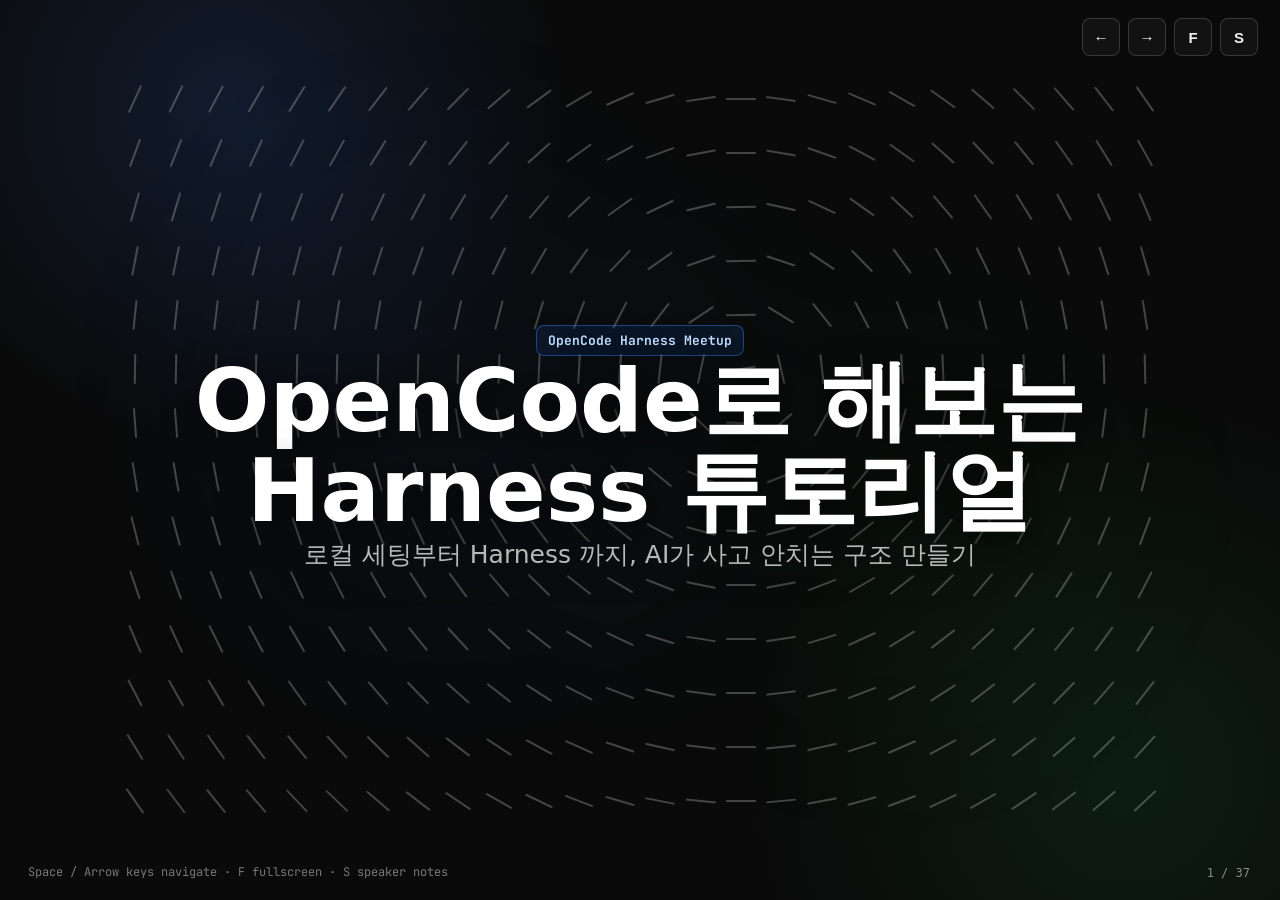
==== commit ec13946f: "Add living harness slide" ====
--- a/slides/index.html
+++ b/slides/index.html
@@ -466,6 +466,32 @@
         </div>
       </div>
       <p class="lead a" style="margin-top: 22px;">반복되는 지식 노동이라면 코딩이 아니어도 똑같이 설계할 수 있다.</p>
+    </section>
+
+
+    <!-- Slide 22: Chapter 3 - Harness changes with model and environment -->
+    <section class="slide wide" data-notes="여기서는 Harness가 한 번 만들고 끝나는 고정 템플릿이 아니라는 점을 강조합니다. 모델의 성능과 약점, 로컬 환경과 권한, 팀이 감당할 수 있는 검증 비용이 바뀌면 Harness도 같이 바뀌어야 합니다. 그래서 좋은 Harness는 정답 문서가 아니라 계속 업데이트되는 운영 계약에 가깝습니다.">
+      <div class="eyebrow a">Living harness</div>
+      <h2 class="a">Harness는 한 번 만들고<br>끝나는 구조가 아니다</h2>
+      <p class="lead a">모델의 능력, 실행 환경, 팀의 위험 기준이 바뀌면 Harness도 함께 조정되어야 한다.</p>
+      <div class="content grid cols-3 a">
+        <div class="card compact">
+          <div class="number">M</div>
+          <strong>Model</strong>
+          <span>모델이 잘하는 일과 자주 틀리는 지점은 버전마다 달라진다.</span>
+        </div>
+        <div class="card compact">
+          <div class="number">E</div>
+          <strong>Environment</strong>
+          <span>OS, 권한, 도구 버전, CI 환경이 바뀌면 안전한 실행 조건도 달라진다.</span>
+        </div>
+        <div class="card compact">
+          <div class="number">T</div>
+          <strong>Team</strong>
+          <span>팀의 품질 기준, 리뷰 방식, 감당 가능한 검증 비용도 계속 움직인다.</span>
+        </div>
+      </div>
+      <p class="quote a" style="margin-top: 34px; font-size: 34px;">좋은 Harness는 정답 문서가 아니라,<br><span class="accent">변화에 맞춰 업데이트되는 운영 계약</span>이다.</p>
     </section>
 
 
